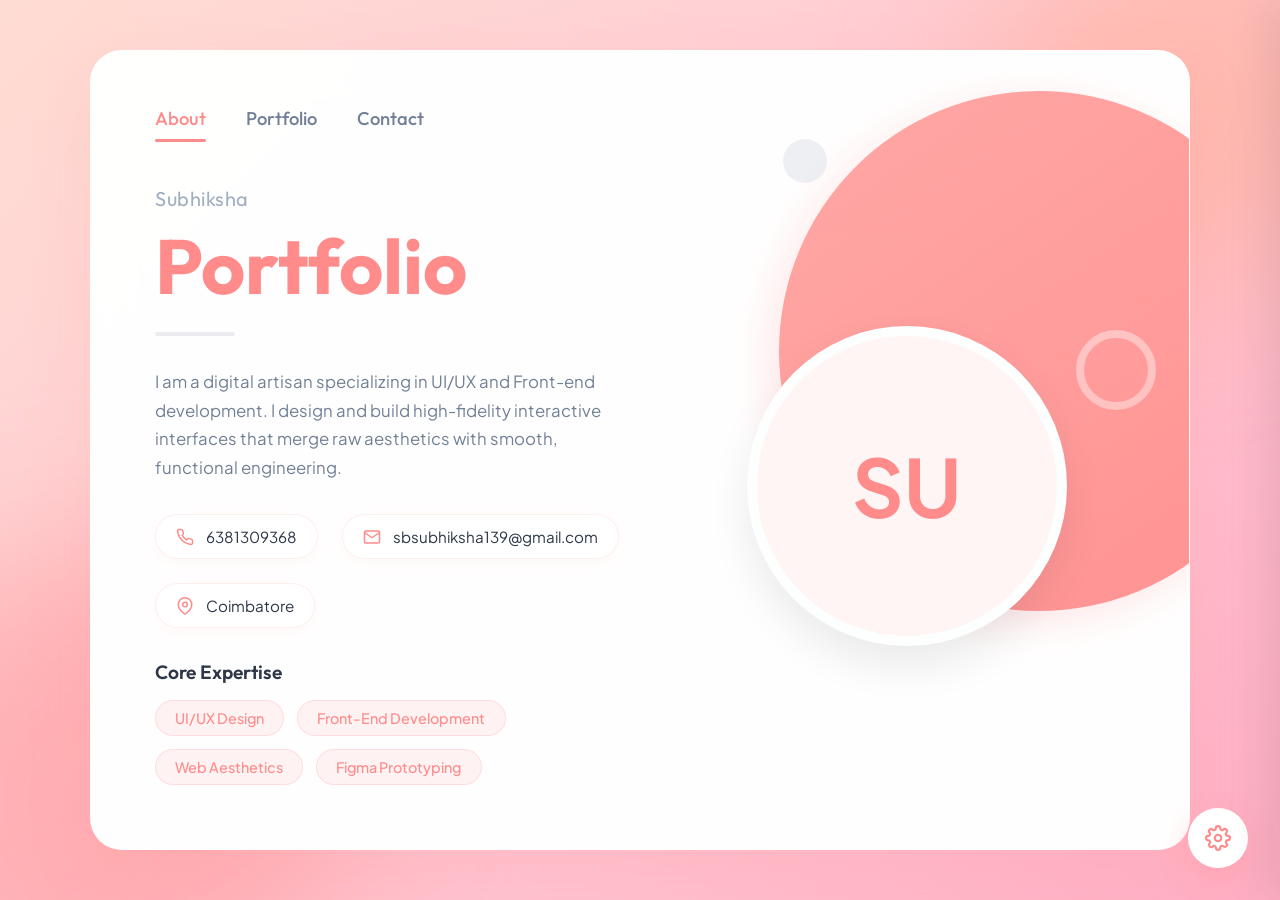
==== index.html @ c3187c21 "Initial commit: Portfolio project" ====
<!DOCTYPE html>
<html lang="en">
<head>
  <meta charset="UTF-8">
  <meta name="viewport" content="width=device-width, initial-scale=1.0">
  
  <!-- SEO Tags -->
  <title>Subhiksha | Creative Portfolio</title>
  <meta name="description" content="Discover the creative portfolio of Subhiksha, showcasing beautiful designs, frontend creations, and bespoke digital experiences. Customizable template.">
  <meta name="author" content="Subhiksha">
  
  <link rel="stylesheet" href="styles.css">
</head>
<body>

  <!-- Floating Ambient Blobs -->
  <div class="bg-blobs">
    <div class="blob blob-1"></div>
    <div class="blob blob-2"></div>
  </div>

  <!-- Master Card Layout (mimics mockup) -->
  <main class="portfolio-card" id="main-container">
    
    <!-- Graphic Accents & Circles -->
    <div class="accents-container">
      <div class="circle-graphic" id="card-circle-accent"></div>
      <div class="gray-circle-badge"></div>
      <div class="ring-graphic ring-1"></div>
      <div class="ring-graphic ring-2"></div>
    </div>

    <!-- Navigation Header -->
    <header class="card-header">
      <nav>
        <ul class="nav-links">
          <li class="nav-item">
            <button class="nav-btn active" data-tab="about" id="nav-btn-about">About</button>
          </li>
          <li class="nav-item">
            <button class="nav-btn" data-tab="portfolio" id="nav-btn-portfolio">Portfolio</button>
          </li>
          <li class="nav-item">
            <button class="nav-btn" data-tab="contact" id="nav-btn-contact">Contact</button>
          </li>
        </ul>
      </nav>
    </header>

    <!-- Main Content Sections -->
    <div class="card-body">
      
      <!-- 1. ABOUT SECTION -->
      <section class="tab-content active" id="about-section">
        <div class="about-hero">
          
          <div class="hero-text">
            <span class="subheading" id="display-subheading">Subhiksha</span>
            <h1 class="heading" id="display-heading">Portfolio</h1>
            <div class="heading-line"></div>
            
            <p class="bio-paragraph" id="display-bio">
              I am a digital artisan specializing in UI/UX and Front-end development. I design and build high-fidelity interactive interfaces that merge raw aesthetics with smooth, functional engineering.
            </p>
            
            <!-- Contact Quick Details -->
            <div class="info-row">
              <div class="info-item" id="display-phone-item">
                <svg xmlns="http://www.w3.org/2000/svg" viewBox="0 0 24 24" fill="none" stroke="currentColor" stroke-width="2" stroke-linecap="round" stroke-linejoin="round"><path d="M22 16.92v3a2 2 0 0 1-2.18 2 19.79 19.79 0 0 1-8.63-3.07 19.5 19.5 0 0 1-6-6 19.79 19.79 0 0 1-3.07-8.67A2 2 0 0 1 4.11 2h3a2 2 0 0 1 2 1.72 12.84 12.84 0 0 0 .7 2.81 2 2 0 0 1-.45 2.11L8.09 9.91a16 16 0 0 0 6 6l1.27-1.27a2 2 0 0 1 2.11-.45 12.84 12.84 0 0 0 2.81.7A2 2 0 0 1 22 16.92z"></path></svg>
                <span id="display-phone">6381309368</span>
              </div>
              <div class="info-item" id="display-email-item">
                <svg xmlns="http://www.w3.org/2000/svg" viewBox="0 0 24 24" fill="none" stroke="currentColor" stroke-width="2" stroke-linecap="round" stroke-linejoin="round"><path d="M4 4h16c1.1 0 2 .9 2 2v12c0 1.1-.9 2-2 2H4c-1.1 0-2-.9-2-2V6c0-1.1.9-2 2-2z"></path><polyline points="22,6 12,13 2,6"></polyline></svg>
                <span id="display-email">sbsubhiksha139@gmail.com</span>
              </div>
              <div class="info-item" id="display-location-item">
                <svg xmlns="http://www.w3.org/2000/svg" viewBox="0 0 24 24" fill="none" stroke="currentColor" stroke-width="2" stroke-linecap="round" stroke-linejoin="round"><path d="M21 10c0 7-9 13-9 13s-9-6-9-13a9 9 0 0 1 18 0z"></path><circle cx="12" cy="10" r="3"></circle></svg>
                <span id="display-location">Coimbatore</span>
              </div>
            </div>
            
            <!-- Skills list -->
            <div class="skills-section">
              <h3 class="skills-heading">Core Expertise</h3>
              <div class="skills-container" id="display-skills">
                <span class="skill-tag">UI/UX Design</span>
                <span class="skill-tag">Front-End Development</span>
                <span class="skill-tag">Web Aesthetics</span>
                <span class="skill-tag">Figma Prototyping</span>
              </div>
            </div>
          </div>
          
          <div class="hero-visual">
            <div class="hero-profile-container">
              <div class="placeholder-avatar" id="display-avatar">SU</div>
            </div>
          </div>
          
        </div>
      </section>

      <!-- 2. PORTFOLIO SECTION -->
      <section class="tab-content" id="portfolio-section">
        <div class="section-header">
          <h2 class="section-title">Selected Works</h2>
          <p class="section-desc">A curated showcase of design and developmental crafts.</p>
        </div>
        
        <div class="projects-grid" id="display-projects">
          <!-- Dynamic Project Cards will be inserted here by JavaScript -->
        </div>
      </section>

      <!-- 3. CONTACT SECTION -->
      <section class="tab-content" id="contact-section">
        <div class="section-header">
          <h2 class="section-title">Get In Touch</h2>
          <p class="section-desc">Have a creative inquiry or want to build something magnificent? Let's connect.</p>
        </div>
        
        <div class="contact-container">
          <!-- Contact Left Panel -->
          <div class="contact-info-panel">
            <h3 class="contact-tagline">Let's create something meaningful together.</h3>
            
            <div class="contact-details-list">
              <div class="contact-detail-card">
                <div class="contact-icon-wrapper">
                  <svg xmlns="http://www.w3.org/2000/svg" viewBox="0 0 24 24" fill="none" stroke="currentColor" stroke-width="2" stroke-linecap="round" stroke-linejoin="round"><path d="M4 4h16c1.1 0 2 .9 2 2v12c0 1.1-.9 2-2 2H4c-1.1 0-2-.9-2-2V6c0-1.1.9-2 2-2z"></path><polyline points="22,6 12,13 2,6"></polyline></svg>
                </div>
                <div>
                  <div class="contact-detail-label">Email Me</div>
                  <div class="contact-detail-value" id="display-contact-email">sbsubhiksha139@gmail.com</div>
                </div>
              </div>
              
              <div class="contact-detail-card">
                <div class="contact-icon-wrapper">
                  <svg xmlns="http://www.w3.org/2000/svg" viewBox="0 0 24 24" fill="none" stroke="currentColor" stroke-width="2" stroke-linecap="round" stroke-linejoin="round"><path d="M22 16.92v3a2 2 0 0 1-2.18 2 19.79 19.79 0 0 1-8.63-3.07 19.5 19.5 0 0 1-6-6 19.79 19.79 0 0 1-3.07-8.67A2 2 0 0 1 4.11 2h3a2 2 0 0 1 2 1.72 12.84 12.84 0 0 0 .7 2.81 2 2 0 0 1-.45 2.11L8.09 9.91a16 16 0 0 0 6 6l1.27-1.27a2 2 0 0 1 2.11-.45 12.84 12.84 0 0 0 2.81.7A2 2 0 0 1 22 16.92z"></path></svg>
                </div>
                <div>
                  <div class="contact-detail-label">Call Me</div>
                  <div class="contact-detail-value" id="display-contact-phone">6381309368</div>
                </div>
              </div>
            </div>
            
            <div class="social-links">
              <a href="https://www.linkedin.com/in/subhiksha-sb-4854bb407/" class="social-btn" id="social-linkedin" aria-label="LinkedIn">
                <svg xmlns="http://www.w3.org/2000/svg" viewBox="0 0 24 24" fill="none" stroke="currentColor" stroke-width="2" stroke-linecap="round" stroke-linejoin="round"><path d="M16 8a6 6 0 0 1 6 6v7h-4v-7a2 2 0 0 0-2-2 2 2 0 0 0-2 2v7h-4v-7a6 6 0 0 1 6-6z"></path><rect x="2" y="9" width="4" height="12"></rect><circle cx="4" cy="4" r="2"></circle></svg>
              </a>
              <a href="https://www.instagram.com/_subx._/" class="social-btn" id="social-instagram" aria-label="Instagram">
                <svg xmlns="http://www.w3.org/2000/svg" viewBox="0 0 24 24" fill="none" stroke="currentColor" stroke-width="2" stroke-linecap="round" stroke-linejoin="round"><rect x="2" y="2" width="20" height="20" rx="5" ry="5"></rect><path d="M16 11.37A4 4 0 1 1 12.63 8 4 4 0 0 1 16 11.37z"></path><line x1="17.5" y1="6.5" x2="17.51" y2="6.5"></line></svg>
              </a>
              <a href="https://github.com/Subhiksha-SB" class="social-btn" id="social-github" aria-label="GitHub">
                <svg xmlns="http://www.w3.org/2000/svg" viewBox="0 0 24 24" fill="none" stroke="currentColor" stroke-width="2" stroke-linecap="round" stroke-linejoin="round"><path d="M9 19c-5 1.5-5-2.5-7-3m14 6v-3.87a3.37 3.37 0 0 0-.94-2.61c3.14-.35 6.44-1.54 6.44-7A5.44 5.44 0 0 0 20 4.77 5.07 5.07 0 0 0 19.91 1S18.73.65 16 2.48a13.38 13.38 0 0 0-7 0C6.27.65 5.09 1 5.09 1A5.07 5.07 0 0 0 5 4.77a5.44 5.44 0 0 0-1.5 3.78c0 5.42 3.3 6.61 6.44 7A3.37 3.37 0 0 0 9 18.13V22"></path></svg>
              </a>
            </div>
          </div>
          
          <!-- Contact Form Panel -->
          <div class="contact-form-panel">
            <form id="contact-form">
              <div class="form-group">
                <label for="form-name" class="form-label">Full Name</label>
                <input type="text" id="form-name" class="form-input" placeholder="Your Name" required>
              </div>
              <div class="form-group">
                <label for="form-email" class="form-label">Email Address</label>
                <input type="email" id="form-email" class="form-input" placeholder="name@domain.com" required>
              </div>
              <div class="form-group">
                <label for="form-message" class="form-label">Message</label>
                <textarea id="form-message" class="form-input" placeholder="Hi, let's talk about..." required></textarea>
              </div>
              <button type="submit" class="submit-btn" id="btn-submit-message">Send Message</button>
            </form>
          </div>
        </div>
      </section>

    </div>
  </main>

  <!-- ⚙️ Dynamic Customizer Trigger (Floating Gear Button) -->
  <button class="customizer-trigger" id="customizer-open-btn" aria-label="Customize Portfolio Settings">
    <svg xmlns="http://www.w3.org/2000/svg" viewBox="0 0 24 24" fill="none" stroke="currentColor" stroke-width="2" stroke-linecap="round" stroke-linejoin="round"><circle cx="12" cy="12" r="3"></circle><path d="M19.4 15a1.65 1.65 0 0 0 .33 1.82l.06.06a2 2 0 1 1-2.83 2.83l-.06-.06a1.65 1.65 0 0 0-1.82-.33 1.65 1.65 0 0 0-1 1.51V21a2 2 0 0 1-4 0v-.09A1.65 1.65 0 0 0 9 19.4a1.65 1.65 0 0 0-1.82.33l-.06.06a2 2 0 1 1-2.83-2.83l.06-.06a1.65 1.65 0 0 0 .33-1.82 1.65 1.65 0 0 0-1.51-1H3a2 2 0 0 1 0-4h.09A1.65 1.65 0 0 0 4.6 9a1.65 1.65 0 0 0-.33-1.82l-.06-.06a2 2 0 1 1 2.83-2.83l.06.06a1.65 1.65 0 0 0 1.82.33H9a1.65 1.65 0 0 0 1-1.51V3a2 2 0 0 1 4 0v.09a1.65 1.65 0 0 0 1 1.51 1.65 1.65 0 0 0 1.82-.33l.06-.06a2 2 0 1 1 2.83 2.83l-.06.06a1.65 1.65 0 0 0-.33 1.82V9a1.65 1.65 0 0 0 1.51 1H21a2 2 0 0 1 0 4h-.09a1.65 1.65 0 0 0-1.51 1z"></path></svg>
  </button>

  <!-- Overlay background click-to-close drawer -->
  <div class="drawer-overlay" id="drawer-overlay"></div>

  <!-- Customizer Slider Drawer Panel -->
  <aside class="customizer-drawer" id="customizer-drawer">
    <div class="customizer-header">
      <h2 class="customizer-title">Customize Portfolio</h2>
      <button class="customizer-close" id="customizer-close-btn" aria-label="Close Customizer Drawer">
        <svg xmlns="http://www.w3.org/2000/svg" viewBox="0 0 24 24" fill="none" stroke="currentColor" stroke-width="2" stroke-linecap="round" stroke-linejoin="round"><line x1="18" y1="6" x2="6" y2="18"></line><line x1="6" y1="6" x2="18" y2="18"></line></svg>
      </button>
    </div>
    
    <div class="customizer-body">
      
      <!-- Section 1: Brand & Headings -->
      <div class="customizer-section">
        <h3 class="customizer-section-title">
          <svg xmlns="http://www.w3.org/2000/svg" viewBox="0 0 24 24" fill="none" stroke="currentColor" stroke-width="2" stroke-linecap="round" stroke-linejoin="round"><path d="M20 21v-2a4 4 0 0 0-4-4H8a4 4 0 0 0-4 4v2"></path><circle cx="12" cy="7" r="4"></circle></svg>
          Identity & Hero
        </h3>
        <div class="form-group">
          <label for="edit-subheading" class="form-label">Subheading / Name</label>
          <input type="text" id="edit-subheading" class="form-input" placeholder="e.g. Subhiksha">
        </div>
        <div class="form-group">
          <label for="edit-heading" class="form-label">Main Heading</label>
          <input type="text" id="edit-heading" class="form-input" placeholder="e.g. Portfolio">
        </div>
        <div class="form-group">
          <label for="edit-bio" class="form-label">Personal Bio</label>
          <textarea id="edit-bio" class="form-input" placeholder="Enter a small biography..."></textarea>
        </div>
      </div>

      <!-- Section 2: Contact Info -->
      <div class="customizer-section">
        <h3 class="customizer-section-title">
          <svg xmlns="http://www.w3.org/2000/svg" viewBox="0 0 24 24" fill="none" stroke="currentColor" stroke-width="2" stroke-linecap="round" stroke-linejoin="round"><path d="M22 16.92v3a2 2 0 0 1-2.18 2 19.79 19.79 0 0 1-8.63-3.07 19.5 19.5 0 0 1-6-6 19.79 19.79 0 0 1-3.07-8.67A2 2 0 0 1 4.11 2h3a2 2 0 0 1 2 1.72 12.84 12.84 0 0 0 .7 2.81 2 2 0 0 1-.45 2.11L8.09 9.91a16 16 0 0 0 6 6l1.27-1.27a2 2 0 0 1 2.11-.45 12.84 12.84 0 0 0 2.81.7A2 2 0 0 1 22 16.92z"></path></svg>
          Contact Details
        </h3>
        <div class="form-group">
          <label for="edit-phone" class="form-label">Phone Number</label>
          <input type="text" id="edit-phone" class="form-input" placeholder="e.g. 6381309368">
        </div>
        <div class="form-group">
          <label for="edit-email" class="form-label">Email Address</label>
          <input type="email" id="edit-email" class="form-input" placeholder="your@email.com">
        </div>
        <div class="form-group">
          <label for="edit-location" class="form-label">Location / Address</label>
          <input type="text" id="edit-location" class="form-input" placeholder="e.g. Coimbatore">
        </div>
        <div class="form-group">
          <label for="edit-linkedin" class="form-label">LinkedIn Profile URL</label>
          <input type="url" id="edit-linkedin" class="form-input" placeholder="https://linkedin.com/in/...">
        </div>
        <div class="form-group">
          <label for="edit-instagram" class="form-label">Instagram Profile URL</label>
          <input type="url" id="edit-instagram" class="form-input" placeholder="https://instagram.com/...">
        </div>
        <div class="form-group">
          <label for="edit-github" class="form-label">GitHub Profile URL</label>
          <input type="url" id="edit-github" class="form-input" placeholder="https://github.com/...">
        </div>
      </div>

      <!-- Section 3: Skills -->
      <div class="customizer-section">
        <h3 class="customizer-section-title">
          <svg xmlns="http://www.w3.org/2000/svg" viewBox="0 0 24 24" fill="none" stroke="currentColor" stroke-width="2" stroke-linecap="round" stroke-linejoin="round"><polyline points="22 12 18 12 15 21 9 3 6 12 2 12"></polyline></svg>
          Expertise & Skills
        </h3>
        <div class="form-group">
          <label for="edit-skills" class="form-label">Skills (comma separated)</label>
          <input type="text" id="edit-skills" class="form-input" placeholder="e.g. UI/UX Design, Development, Styling">
        </div>
      </div>

      <!-- Section 4: Projects -->
      <div class="customizer-section">
        <h3 class="customizer-section-title">
          <svg xmlns="http://www.w3.org/2000/svg" viewBox="0 0 24 24" fill="none" stroke="currentColor" stroke-width="2" stroke-linecap="round" stroke-linejoin="round"><rect x="2" y="3" width="20" height="14" rx="2" ry="2"></rect><line x1="8" y1="21" x2="16" y2="21"></line><line x1="12" y1="17" x2="12" y2="21"></line></svg>
          Selected Projects
        </h3>
        
        <div id="editor-projects-list">
          <!-- Dynamic editable projects rendered here -->
        </div>
        
        <button type="button" class="btn-add-project" id="btn-add-project-editor">
          <svg xmlns="http://www.w3.org/2000/svg" viewBox="0 0 24 24" fill="none" stroke="currentColor" stroke-width="2" stroke-linecap="round" stroke-linejoin="round"><line x1="12" y1="5" x2="12" y2="19"></line><line x1="5" y1="12" x2="19" y2="12"></line></svg>
          Add New Project
        </button>
      </div>

    </div>

    <!-- Actions Panel footer -->
    <div class="customizer-footer">
      <button type="button" class="btn-secondary" id="btn-reset-customizer">Reset to Default</button>
      <button type="button" class="submit-btn" id="btn-save-customizer" style="flex: 1.3;">Apply & Save</button>
    </div>
  </aside>

  <!-- Custom Alert Toast Notifications -->
  <div class="toast" id="custom-toast">Customizer saved successfully!</div>

  <script src="app.js"></script>
</body>
</html>
---- styles.css ----
/* Stylesheet for Premium Pastel Pink Portfolio */
@import url('https://fonts.googleapis.com/css2?family=Outfit:wght@300;400;500;600;700;800&family=Plus+Jakarta+Sans:wght@300;400;500;600;700&display=swap');

:root {
  --font-heading: 'Outfit', sans-serif;
  --font-body: 'Plus Jakarta Sans', sans-serif;
  
  /* Color Palette matching the image */
  --bg-gradient: linear-gradient(135deg, #ffdcd3 0%, #ffcbd5 50%, #ffaec3 100%);
  --primary-pink: #ff8b8b;
  --primary-light: #ffb4b4;
  --primary-hover: #ff7373;
  --primary-gradient: linear-gradient(135deg, #ffa69e 0%, #ff8b8b 100%);
  --accent-salmon: #ff7e79;
  
  --card-bg: rgba(255, 255, 255, 0.98);
  --card-shadow: 0 24px 64px rgba(255, 140, 140, 0.15);
  
  --text-dark: #2d3748;
  --text-muted: #718096;
  --text-light: #a0aec0;
  
  --border-radius-lg: 32px;
  --border-radius-md: 16px;
  --border-radius-sm: 8px;
  
  --transition-smooth: all 0.4s cubic-bezier(0.16, 1, 0.3, 1);
  --transition-fast: all 0.2s ease;
}

* {
  box-sizing: border-box;
  margin: 0;
  padding: 0;
}

body {
  font-family: var(--font-body);
  color: var(--text-dark);
  background: var(--bg-gradient);
  min-height: 100vh;
  display: flex;
  justify-content: center;
  align-items: center;
  overflow-x: hidden;
  position: relative;
  padding: 2rem 1rem;
}

/* Atmospheric Background Blobs */
.bg-blobs {
  position: fixed;
  top: 0;
  left: 0;
  width: 100%;
  height: 100%;
  pointer-events: none;
  z-index: 0;
}

.blob {
  position: absolute;
  border-radius: 50%;
  filter: blur(80px);
  opacity: 0.6;
  animation: float 20s infinite alternate ease-in-out;
}

.blob-1 {
  width: 400px;
  height: 400px;
  background: #ffb199;
  top: -100px;
  right: -100px;
  animation-duration: 25s;
}

.blob-2 {
  width: 500px;
  height: 500px;
  background: #ff9a9e;
  bottom: -150px;
  left: -150px;
  animation-duration: 30s;
  animation-delay: -5s;
}

@keyframes float {
  0% {
    transform: translate(0, 0) scale(1);
  }
  100% {
    transform: translate(60px, 40px) scale(1.15);
  }
}

/* Master Card Container */
.portfolio-card {
  width: 100%;
  max-width: 1100px;
  min-height: 680px;
  background: var(--card-bg);
  border-radius: var(--border-radius-lg);
  box-shadow: var(--card-shadow);
  display: flex;
  flex-direction: column;
  position: relative;
  overflow: hidden;
  z-index: 10;
  border: 1px solid rgba(255, 255, 255, 0.5);
  backdrop-filter: blur(20px);
}

/* Abstract Graphic Accents (mimicking the image) */
.accents-container {
  position: absolute;
  top: 0;
  right: 0;
  width: 100%;
  height: 100%;
  pointer-events: none;
  z-index: 1;
}

/* Large Salmon Circle on the Right (as seen in the mockup) */
.circle-graphic {
  position: absolute;
  top: 5%;
  right: -10%;
  width: 520px;
  height: 520px;
  background: linear-gradient(145deg, #ffa4a1 0%, #ff8b8b 100%);
  border-radius: 50%;
  opacity: 0.95;
  box-shadow: -10px 10px 40px rgba(255, 139, 139, 0.2);
  transition: var(--transition-smooth);
}

/* Decorative concentric ring elements */
.ring-graphic {
  position: absolute;
  border: 8px solid rgba(255, 255, 255, 0.4);
  border-radius: 50%;
}

.ring-1 {
  width: 80px;
  height: 80px;
  right: 3%;
  top: 35%;
}

.ring-2 {
  width: 120px;
  height: 120px;
  right: 25%;
  bottom: -40px;
}

/* Small floating gray-white badge from mockup */
.gray-circle-badge {
  position: absolute;
  width: 44px;
  height: 44px;
  background: #e9ecef;
  border-radius: 50%;
  top: 11%;
  right: 33%;
  opacity: 0.8;
}

/* Navigation Layout */
.card-header {
  padding: 3rem 4rem 1.5rem 4rem;
  display: flex;
  align-items: center;
  justify-content: space-between;
  z-index: 2;
}

.nav-links {
  display: flex;
  gap: 2.5rem;
  list-style: none;
  position: relative;
}

.nav-item {
  position: relative;
}

.nav-btn {
  background: none;
  border: none;
  font-family: var(--font-heading);
  font-size: 1.15rem;
  font-weight: 500;
  color: var(--text-muted);
  cursor: pointer;
  padding: 0.5rem 0;
  transition: var(--transition-fast);
}

.nav-btn:hover {
  color: var(--primary-pink);
}

.nav-btn.active {
  color: var(--primary-pink);
}

.nav-btn::after {
  content: '';
  position: absolute;
  bottom: -4px;
  left: 0;
  width: 0;
  height: 3px;
  background: var(--primary-pink);
  border-radius: 2px;
  transition: var(--transition-smooth);
}

.nav-btn.active::after {
  width: 100%;
}

/* Main Content Area */
.card-body {
  flex-grow: 1;
  padding: 1.5rem 4rem 4rem 4rem;
  z-index: 2;
  display: flex;
  flex-direction: column;
  position: relative;
}

/* Tab Sections Switch */
.tab-content {
  display: none;
  width: 100%;
  animation: fadeIn 0.6s cubic-bezier(0.16, 1, 0.3, 1) forwards;
}

.tab-content.active {
  display: block;
}

@keyframes fadeIn {
  from {
    opacity: 0;
    transform: translateY(15px);
  }
  to {
    opacity: 1;
    transform: translateY(0);
  }
}

/* --- ABOUT SECTION --- */
.about-hero {
  display: flex;
  align-items: center;
  justify-content: space-between;
  gap: 3rem;
  min-height: 400px;
}

.hero-text {
  max-width: 50%;
  display: flex;
  flex-direction: column;
}

.subheading {
  font-family: var(--font-heading);
  font-size: 1.25rem;
  color: var(--text-light);
  letter-spacing: 0.5px;
  margin-bottom: 0.8rem;
  text-transform: capitalize;
}

.heading {
  font-family: var(--font-heading);
  font-size: 4.8rem;
  font-weight: 700;
  color: var(--primary-pink);
  line-height: 1.1;
  margin-bottom: 1.5rem;
  position: relative;
}

.heading-line {
  width: 80px;
  height: 4px;
  background: #eaecef;
  border-radius: 2px;
  margin-bottom: 2rem;
}

.bio-paragraph {
  font-size: 1.05rem;
  line-height: 1.7;
  color: var(--text-muted);
  margin-bottom: 2rem;
}

/* Contact Grid & Pills inside About */
.info-row {
  display: flex;
  flex-wrap: wrap;
  gap: 1.5rem;
  margin-bottom: 2rem;
}

.info-item {
  background: rgba(255, 255, 255, 0.8);
  border: 1px solid rgba(255, 139, 139, 0.15);
  padding: 0.75rem 1.25rem;
  border-radius: 50px;
  display: flex;
  align-items: center;
  gap: 0.75rem;
  font-size: 0.95rem;
  color: var(--text-dark);
  box-shadow: 0 4px 15px rgba(255, 139, 139, 0.05);
  transition: var(--transition-fast);
}

.info-item:hover {
  transform: translateY(-2px);
  border-color: var(--primary-pink);
}

.info-item svg {
  width: 18px;
  height: 18px;
  color: var(--primary-pink);
  flex-shrink: 0;
}

/* Skill Tags */
.skills-heading {
  font-family: var(--font-heading);
  font-size: 1.2rem;
  font-weight: 600;
  color: var(--text-dark);
  margin-bottom: 1rem;
}

.skills-container {
  display: flex;
  flex-wrap: wrap;
  gap: 0.8rem;
}

.skill-tag {
  background: rgba(255, 139, 139, 0.1);
  color: var(--primary-pink);
  border: 1px solid rgba(255, 139, 139, 0.2);
  padding: 0.5rem 1.2rem;
  border-radius: 50px;
  font-size: 0.9rem;
  font-weight: 500;
  transition: var(--transition-fast);
}

.skill-tag:hover {
  background: var(--primary-pink);
  color: white;
  transform: scale(1.05);
}

/* About Right Image/Illustration placeholder */
.hero-visual {
  width: 45%;
  position: relative;
  display: flex;
  justify-content: center;
  align-items: center;
}

.hero-profile-container {
  width: 320px;
  height: 320px;
  border-radius: 50%;
  overflow: hidden;
  border: 10px solid rgba(255, 255, 255, 0.8);
  box-shadow: 0 20px 40px rgba(0, 0, 0, 0.08);
  background: #f7fafc;
  display: flex;
  justify-content: center;
  align-items: center;
  position: relative;
}

.hero-profile-container img {
  width: 100%;
  height: 100%;
  object-fit: cover;
}

.hero-profile-container .placeholder-avatar {
  font-size: 5rem;
  font-weight: 700;
  color: var(--primary-pink);
  background: #fff5f5;
  width: 100%;
  height: 100%;
  display: flex;
  align-items: center;
  justify-content: center;
}

/* --- PORTFOLIO (PROJECTS) SECTION --- */
.section-header {
  margin-bottom: 2.5rem;
}

.section-title {
  font-family: var(--font-heading);
  font-size: 2.5rem;
  font-weight: 700;
  color: var(--primary-pink);
  margin-bottom: 0.5rem;
}

.section-desc {
  color: var(--text-muted);
  font-size: 1rem;
}

.projects-grid {
  display: grid;
  grid-template-columns: repeat(auto-fill, minmax(280px, 1fr));
  gap: 2rem;
}

.project-card {
  background: rgba(255, 255, 255, 0.9);
  border: 1px solid rgba(255, 255, 255, 0.8);
  border-radius: var(--border-radius-md);
  overflow: hidden;
  box-shadow: 0 10px 30px rgba(0, 0, 0, 0.03);
  transition: var(--transition-smooth);
  display: flex;
  flex-direction: column;
}

.project-card:hover {
  transform: translateY(-8px) scale(1.02);
  box-shadow: 0 20px 45px rgba(255, 139, 139, 0.12);
  border-color: rgba(255, 139, 139, 0.3);
}

.project-img {
  height: 180px;
  background: #fff5f5;
  overflow: hidden;
  display: flex;
  align-items: center;
  justify-content: center;
  position: relative;
  border-bottom: 1px solid #f7fafc;
}

.project-img img {
  width: 100%;
  height: 100%;
  object-fit: cover;
  transition: var(--transition-smooth);
}

.project-card:hover .project-img img {
  transform: scale(1.1);
}

.project-placeholder {
  width: 100%;
  height: 100%;
  background: linear-gradient(135deg, #ffd5d5 0%, #ffb8b8 100%);
  display: flex;
  align-items: center;
  justify-content: center;
  color: white;
}

.project-info {
  padding: 1.5rem;
  display: flex;
  flex-direction: column;
  flex-grow: 1;
}

.project-tag {
  font-size: 0.75rem;
  font-weight: 600;
  text-transform: uppercase;
  color: var(--primary-pink);
  margin-bottom: 0.5rem;
  letter-spacing: 0.8px;
}

.project-name {
  font-family: var(--font-heading);
  font-size: 1.25rem;
  font-weight: 600;
  color: var(--text-dark);
  margin-bottom: 0.75rem;
}

.project-description {
  font-size: 0.9rem;
  line-height: 1.6;
  color: var(--text-muted);
  margin-bottom: 1.5rem;
  flex-grow: 1;
}

.project-link {
  font-size: 0.9rem;
  font-weight: 600;
  color: var(--primary-pink);
  text-decoration: none;
  display: flex;
  align-items: center;
  gap: 0.4rem;
  transition: var(--transition-fast);
  margin-top: auto;
}

.project-link:hover {
  color: var(--primary-hover);
}

.project-link svg {
  width: 16px;
  height: 16px;
  transition: var(--transition-fast);
}

.project-link:hover svg {
  transform: translateX(4px);
}

/* --- CONTACT SECTION --- */
.contact-container {
  display: grid;
  grid-template-columns: 1.2fr 1fr;
  gap: 4rem;
  min-height: 400px;
}

.contact-info-panel {
  display: flex;
  flex-direction: column;
  justify-content: center;
}

.contact-tagline {
  font-family: var(--font-heading);
  font-size: 1.8rem;
  font-weight: 600;
  color: var(--text-dark);
  margin-bottom: 1.5rem;
  line-height: 1.3;
}

.contact-details-list {
  display: flex;
  flex-direction: column;
  gap: 1.5rem;
  margin-bottom: 2.5rem;
}

.contact-detail-card {
  display: flex;
  align-items: center;
  gap: 1.2rem;
  background: rgba(255, 255, 255, 0.6);
  padding: 1rem 1.5rem;
  border-radius: var(--border-radius-md);
  border: 1px solid rgba(255, 255, 255, 0.8);
  transition: var(--transition-smooth);
}

.contact-detail-card:hover {
  background: white;
  border-color: rgba(255, 139, 139, 0.3);
  transform: translateX(5px);
  box-shadow: 0 10px 20px rgba(255, 139, 139, 0.05);
}

.contact-icon-wrapper {
  width: 48px;
  height: 48px;
  border-radius: 50%;
  background: #fff0f0;
  display: flex;
  align-items: center;
  justify-content: center;
  color: var(--primary-pink);
  flex-shrink: 0;
}

.contact-icon-wrapper svg {
  width: 22px;
  height: 22px;
}

.contact-detail-label {
  font-size: 0.85rem;
  color: var(--text-muted);
  margin-bottom: 0.2rem;
}

.contact-detail-value {
  font-family: var(--font-heading);
  font-size: 1.05rem;
  font-weight: 500;
  color: var(--text-dark);
}

.social-links {
  display: flex;
  gap: 1rem;
}

.social-btn {
  width: 40px;
  height: 40px;
  border-radius: 50%;
  background: rgba(255, 255, 255, 0.8);
  border: 1px solid rgba(255, 139, 139, 0.2);
  display: flex;
  align-items: center;
  justify-content: center;
  color: var(--text-muted);
  text-decoration: none;
  transition: var(--transition-fast);
}

.social-btn:hover {
  background: var(--primary-pink);
  color: white;
  transform: translateY(-3px);
  box-shadow: 0 5px 15px rgba(255, 139, 139, 0.3);
  border-color: var(--primary-pink);
}

.social-btn svg {
  width: 18px;
  height: 18px;
}

/* Contact Form */
.contact-form-panel {
  background: rgba(255, 255, 255, 0.8);
  border: 1px solid rgba(255, 255, 255, 0.9);
  padding: 2.5rem;
  border-radius: var(--border-radius-md);
  box-shadow: 0 15px 35px rgba(0, 0, 0, 0.02);
}

.form-group {
  margin-bottom: 1.5rem;
  position: relative;
}

.form-label {
  display: block;
  font-size: 0.85rem;
  font-weight: 600;
  color: var(--text-muted);
  margin-bottom: 0.5rem;
  text-transform: uppercase;
  letter-spacing: 0.5px;
}

.form-input {
  width: 100%;
  padding: 0.85rem 1.2rem;
  border-radius: var(--border-radius-sm);
  border: 1px solid rgba(255, 139, 139, 0.25);
  background: rgba(255, 255, 255, 0.9);
  font-family: var(--font-body);
  font-size: 0.95rem;
  color: var(--text-dark);
  transition: var(--transition-fast);
}

.form-input:focus {
  outline: none;
  border-color: var(--primary-pink);
  box-shadow: 0 0 0 4px rgba(255, 139, 139, 0.15);
  background: white;
}

textarea.form-input {
  resize: none;
  min-height: 120px;
}

.submit-btn {
  width: 100%;
  padding: 1rem;
  border: none;
  border-radius: var(--border-radius-sm);
  background: var(--primary-gradient);
  color: white;
  font-family: var(--font-heading);
  font-size: 1.05rem;
  font-weight: 600;
  cursor: pointer;
  box-shadow: 0 8px 25px rgba(255, 139, 139, 0.3);
  transition: var(--transition-smooth);
}

.submit-btn:hover {
  transform: translateY(-2px);
  box-shadow: 0 12px 30px rgba(255, 139, 139, 0.45);
  background: linear-gradient(135deg, #ff948a 0%, #ff7373 100%);
}

.submit-btn:active {
  transform: translateY(0);
}

/* Floating customizer toggle */
.customizer-trigger {
  position: fixed;
  bottom: 2rem;
  right: 2rem;
  width: 60px;
  height: 60px;
  border-radius: 50%;
  background: white;
  border: none;
  box-shadow: 0 10px 30px rgba(255, 139, 139, 0.3);
  cursor: pointer;
  display: flex;
  align-items: center;
  justify-content: center;
  z-index: 100;
  transition: var(--transition-smooth);
}

.customizer-trigger:hover {
  transform: rotate(45deg) scale(1.1);
  box-shadow: 0 15px 35px rgba(255, 139, 139, 0.45);
}

.customizer-trigger svg {
  width: 26px;
  height: 26px;
  color: var(--primary-pink);
}

/* Customizer Drawer Panel */
.customizer-drawer {
  position: fixed;
  top: 0;
  right: -420px;
  width: 420px;
  height: 100vh;
  background: rgba(255, 255, 255, 0.95);
  box-shadow: -15px 0 40px rgba(0, 0, 0, 0.08);
  z-index: 1000;
  transition: var(--transition-smooth);
  display: flex;
  flex-direction: column;
  backdrop-filter: blur(25px);
  border-left: 1px solid rgba(255, 255, 255, 0.5);
}

.customizer-drawer.open {
  right: 0;
}

.customizer-header {
  padding: 2rem;
  border-bottom: 1px solid rgba(255, 139, 139, 0.15);
  display: flex;
  align-items: center;
  justify-content: space-between;
}

.customizer-title {
  font-family: var(--font-heading);
  font-size: 1.4rem;
  font-weight: 700;
  color: var(--primary-pink);
}

.customizer-close {
  background: none;
  border: none;
  cursor: pointer;
  color: var(--text-muted);
  display: flex;
  align-items: center;
  justify-content: center;
  transition: var(--transition-fast);
}

.customizer-close:hover {
  color: var(--primary-pink);
  transform: scale(1.1);
}

.customizer-close svg {
  width: 24px;
  height: 24px;
}

.customizer-body {
  flex-grow: 1;
  overflow-y: auto;
  padding: 2rem;
}

.customizer-section {
  margin-bottom: 2rem;
  padding-bottom: 1.5rem;
  border-bottom: 1px solid rgba(0, 0, 0, 0.05);
}

.customizer-section-title {
  font-family: var(--font-heading);
  font-size: 1.05rem;
  font-weight: 600;
  color: var(--text-dark);
  margin-bottom: 1.2rem;
  display: flex;
  align-items: center;
  gap: 0.5rem;
}

.customizer-section-title svg {
  width: 18px;
  height: 18px;
  color: var(--primary-pink);
}

.customizer-footer {
  padding: 1.5rem 2rem;
  background: #fcf8f8;
  border-top: 1px solid rgba(255, 139, 139, 0.1);
  display: flex;
  gap: 1rem;
}

.btn-secondary {
  flex: 1;
  padding: 0.85rem;
  border: 1px solid rgba(255, 139, 139, 0.3);
  border-radius: var(--border-radius-sm);
  background: white;
  color: var(--primary-pink);
  font-family: var(--font-heading);
  font-size: 0.95rem;
  font-weight: 600;
  cursor: pointer;
  transition: var(--transition-fast);
}

.btn-secondary:hover {
  background: #fff5f5;
}

.toast {
  position: fixed;
  bottom: 2rem;
  left: 50%;
  transform: translate(-50%, 100px);
  background: #2d3748;
  color: white;
  padding: 1rem 2rem;
  border-radius: 50px;
  font-size: 0.95rem;
  font-weight: 500;
  z-index: 10000;
  opacity: 0;
  box-shadow: 0 10px 30px rgba(0, 0, 0, 0.15);
  transition: var(--transition-smooth);
}

.toast.show {
  transform: translate(-50%, 0);
  opacity: 1;
}

/* Dynamic Editor Projects styling */
.editor-project-item {
  background: rgba(255, 139, 139, 0.05);
  border: 1px dashed rgba(255, 139, 139, 0.25);
  border-radius: var(--border-radius-sm);
  padding: 1rem;
  margin-bottom: 1rem;
  position: relative;
}

.editor-project-delete {
  position: absolute;
  top: 0.5rem;
  right: 0.5rem;
  background: none;
  border: none;
  color: var(--accent-salmon);
  cursor: pointer;
}

.editor-project-delete svg {
  width: 16px;
  height: 16px;
}

.btn-add-project {
  width: 100%;
  padding: 0.6rem;
  border: 1px dashed var(--primary-pink);
  border-radius: var(--border-radius-sm);
  background: none;
  color: var(--primary-pink);
  font-weight: 600;
  cursor: pointer;
  margin-top: 0.5rem;
  display: flex;
  align-items: center;
  justify-content: center;
  gap: 0.4rem;
  transition: var(--transition-fast);
}

.btn-add-project:hover {
  background: rgba(255, 139, 139, 0.05);
}

/* Overlay for Customizer Drawer */
.drawer-overlay {
  position: fixed;
  top: 0;
  left: 0;
  width: 100%;
  height: 100%;
  background: rgba(0, 0, 0, 0.1);
  backdrop-filter: blur(2px);
  z-index: 999;
  opacity: 0;
  pointer-events: none;
  transition: var(--transition-smooth);
}

.drawer-overlay.open {
  opacity: 1;
  pointer-events: auto;
}

/* RESPONSIVE DESIGN */
@media (max-width: 1024px) {
  .portfolio-card {
    min-height: auto;
  }
  
  .circle-graphic {
    width: 400px;
    height: 400px;
    right: -15%;
  }
  
  .hero-text {
    max-width: 60%;
  }
  
  .heading {
    font-size: 3.8rem;
  }
}

@media (max-width: 768px) {
  body {
    padding: 1rem 0.5rem;
  }
  
  .portfolio-card {
    border-radius: var(--border-radius-md);
  }
  
  .card-header {
    padding: 2rem 2rem 1rem 2rem;
    flex-direction: column;
    gap: 1.5rem;
    align-items: flex-start;
  }
  
  .card-body {
    padding: 1rem 2rem 2.5rem 2rem;
  }
  
  .circle-graphic {
    width: 250px;
    height: 250px;
    top: 0;
    right: -10%;
  }
  
  .gray-circle-badge, .ring-1, .ring-2 {
    display: none;
  }
  
  .about-hero {
    flex-direction: column-reverse;
    gap: 2rem;
    align-items: center;
    text-align: center;
    min-height: auto;
  }
  
  .hero-text {
    max-width: 100%;
    align-items: center;
  }
  
  .heading-line {
    margin-left: auto;
    margin-right: auto;
  }
  
  .info-row {
    justify-content: center;
  }
  
  .skills-container {
    justify-content: center;
  }
  
  .contact-container {
    grid-template-columns: 1fr;
    gap: 2.5rem;
  }
  
  .contact-info-panel {
    align-items: center;
    text-align: center;
  }
  
  .customizer-drawer {
    width: 100%;
    right: -100%;
  }
}
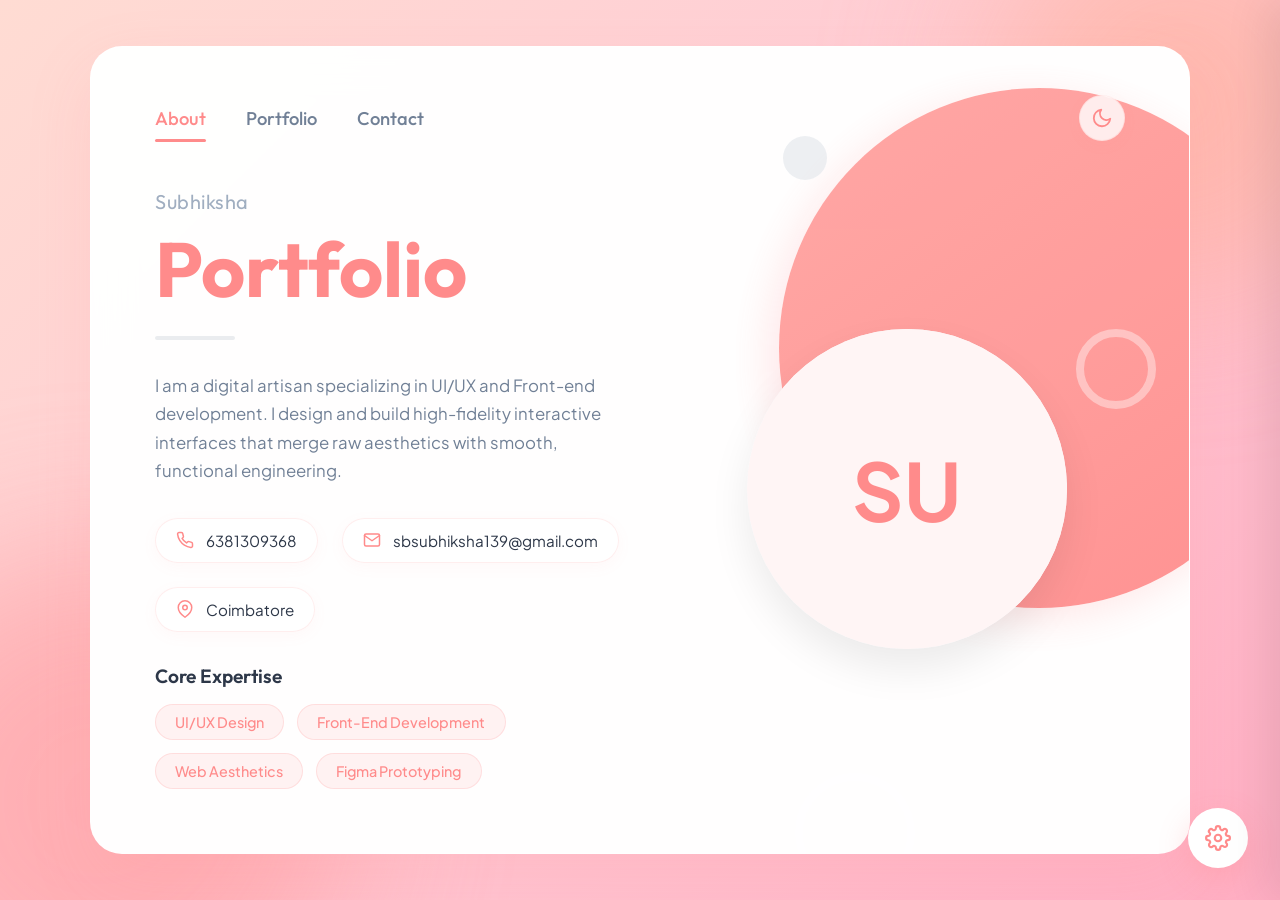
==== commit a835595b: "feat: add theme-specific images for brand identity and packaging designs and crop out watermarks" ====
--- a/index.html
+++ b/index.html
@@ -45,6 +45,26 @@
           </li>
         </ul>
       </nav>
+
+      <!-- Accessible Theme Mode Toggle -->
+      <button class="theme-toggle-btn" id="theme-toggle-btn" aria-label="Switch to dark theme">
+        <!-- Sun Icon -->
+        <svg xmlns="http://www.w3.org/2000/svg" class="sun-icon" viewBox="0 0 24 24" fill="none" stroke="currentColor" stroke-width="2" stroke-linecap="round" stroke-linejoin="round">
+          <circle cx="12" cy="12" r="5"></circle>
+          <line x1="12" y1="1" x2="12" y2="3"></line>
+          <line x1="12" y1="21" x2="12" y2="23"></line>
+          <line x1="4.22" y1="4.22" x2="5.64" y2="5.64"></line>
+          <line x1="18.36" y1="18.36" x2="19.78" y2="19.78"></line>
+          <line x1="1" y1="12" x2="3" y2="12"></line>
+          <line x1="21" y1="12" x2="23" y2="12"></line>
+          <line x1="4.22" y1="19.78" x2="5.64" y2="18.36"></line>
+          <line x1="18.36" y1="5.64" x2="19.78" y2="4.22"></line>
+        </svg>
+        <!-- Moon Icon -->
+        <svg xmlns="http://www.w3.org/2000/svg" class="moon-icon" viewBox="0 0 24 24" fill="none" stroke="currentColor" stroke-width="2" stroke-linecap="round" stroke-linejoin="round">
+          <path d="M21 12.79A9 9 0 1 1 11.21 3 7 7 0 0 0 21 12.79z"></path>
+        </svg>
+      </button>
     </header>
 
     <!-- Main Content Sections -->
--- a/styles.css
+++ b/styles.css
@@ -26,6 +26,34 @@
   
   --transition-smooth: all 0.4s cubic-bezier(0.16, 1, 0.3, 1);
   --transition-fast: all 0.2s ease;
+
+  /* Restructured Accessible Variables */
+  --card-border: rgba(255, 255, 255, 0.5);
+  --heading-line-bg: #eaecef;
+  --info-item-bg: rgba(255, 255, 255, 0.8);
+  --info-item-border: rgba(255, 139, 139, 0.15);
+  --info-item-shadow: 0 4px 15px rgba(255, 139, 139, 0.05);
+  --profile-border: rgba(255, 255, 255, 0.8);
+  --profile-bg: #f7fafc;
+  --avatar-bg: #fff5f5;
+  --project-card-bg: rgba(255, 255, 255, 0.9);
+  --project-card-border: rgba(255, 255, 255, 0.8);
+  --project-img-bg: #fff5f5;
+  --project-img-border: #f7fafc;
+  --contact-card-bg: rgba(255, 255, 255, 0.6);
+  --contact-card-border: rgba(255, 255, 255, 0.8);
+  --contact-icon-bg: #fff0f0;
+  --contact-form-bg: rgba(255, 255, 255, 0.8);
+  --contact-form-border: rgba(255, 255, 255, 0.9);
+  --input-bg: rgba(255, 255, 255, 0.9);
+  --input-border: rgba(255, 139, 139, 0.25);
+  --customizer-bg: rgba(255, 255, 255, 0.95);
+  --customizer-footer-bg: #fcf8f8;
+  --btn-secondary-bg: white;
+  --btn-secondary-border: rgba(255, 139, 139, 0.3);
+  --editor-item-bg: rgba(255, 139, 139, 0.05);
+  --social-btn-bg: rgba(255, 255, 255, 0.8);
+  --social-btn-border: rgba(255, 139, 139, 0.2);
 }
 
 * {
@@ -107,7 +135,7 @@
   position: relative;
   overflow: hidden;
   z-index: 10;
-  border: 1px solid rgba(255, 255, 255, 0.5);
+  border: 1px solid var(--card-border);
   backdrop-filter: blur(20px);
 }
 
@@ -294,7 +322,7 @@
 .heading-line {
   width: 80px;
   height: 4px;
-  background: #eaecef;
+  background: var(--heading-line-bg);
   border-radius: 2px;
   margin-bottom: 2rem;
 }
@@ -315,8 +343,8 @@
 }
 
 .info-item {
-  background: rgba(255, 255, 255, 0.8);
-  border: 1px solid rgba(255, 139, 139, 0.15);
+  background: var(--info-item-bg);
+  border: 1px solid var(--info-item-border);
   padding: 0.75rem 1.25rem;
   border-radius: 50px;
   display: flex;
@@ -324,7 +352,7 @@
   gap: 0.75rem;
   font-size: 0.95rem;
   color: var(--text-dark);
-  box-shadow: 0 4px 15px rgba(255, 139, 139, 0.05);
+  box-shadow: var(--info-item-shadow);
   transition: var(--transition-fast);
 }
 
@@ -386,9 +414,9 @@
   height: 320px;
   border-radius: 50%;
   overflow: hidden;
-  border: 10px solid rgba(255, 255, 255, 0.8);
+  border: var(--profile-border);
   box-shadow: 0 20px 40px rgba(0, 0, 0, 0.08);
-  background: #f7fafc;
+  background: var(--profile-bg);
   display: flex;
   justify-content: center;
   align-items: center;
@@ -405,7 +433,7 @@
   font-size: 5rem;
   font-weight: 700;
   color: var(--primary-pink);
-  background: #fff5f5;
+  background: var(--avatar-bg);
   width: 100%;
   height: 100%;
   display: flex;
@@ -438,8 +466,8 @@
 }
 
 .project-card {
-  background: rgba(255, 255, 255, 0.9);
-  border: 1px solid rgba(255, 255, 255, 0.8);
+  background: var(--project-card-bg);
+  border: 1px solid var(--project-card-border);
   border-radius: var(--border-radius-md);
   overflow: hidden;
   box-shadow: 0 10px 30px rgba(0, 0, 0, 0.03);
@@ -456,13 +484,13 @@
 
 .project-img {
   height: 180px;
-  background: #fff5f5;
+  background: var(--project-img-bg);
   overflow: hidden;
   display: flex;
   align-items: center;
   justify-content: center;
   position: relative;
-  border-bottom: 1px solid #f7fafc;
+  border-bottom: 1px solid var(--project-img-border);
 }
 
 .project-img img {
@@ -578,15 +606,15 @@
   display: flex;
   align-items: center;
   gap: 1.2rem;
-  background: rgba(255, 255, 255, 0.6);
+  background: var(--contact-card-bg);
   padding: 1rem 1.5rem;
   border-radius: var(--border-radius-md);
-  border: 1px solid rgba(255, 255, 255, 0.8);
+  border: 1px solid var(--contact-card-border);
   transition: var(--transition-smooth);
 }
 
 .contact-detail-card:hover {
-  background: white;
+  background: var(--card-bg);
   border-color: rgba(255, 139, 139, 0.3);
   transform: translateX(5px);
   box-shadow: 0 10px 20px rgba(255, 139, 139, 0.05);
@@ -596,7 +624,7 @@
   width: 48px;
   height: 48px;
   border-radius: 50%;
-  background: #fff0f0;
+  background: var(--contact-icon-bg);
   display: flex;
   align-items: center;
   justify-content: center;
@@ -631,8 +659,8 @@
   width: 40px;
   height: 40px;
   border-radius: 50%;
-  background: rgba(255, 255, 255, 0.8);
-  border: 1px solid rgba(255, 139, 139, 0.2);
+  background: var(--social-btn-bg);
+  border: 1px solid var(--social-btn-border);
   display: flex;
   align-items: center;
   justify-content: center;
@@ -656,8 +684,8 @@
 
 /* Contact Form */
 .contact-form-panel {
-  background: rgba(255, 255, 255, 0.8);
-  border: 1px solid rgba(255, 255, 255, 0.9);
+  background: var(--contact-form-bg);
+  border: 1px solid var(--contact-form-border);
   padding: 2.5rem;
   border-radius: var(--border-radius-md);
   box-shadow: 0 15px 35px rgba(0, 0, 0, 0.02);
@@ -682,8 +710,8 @@
   width: 100%;
   padding: 0.85rem 1.2rem;
   border-radius: var(--border-radius-sm);
-  border: 1px solid rgba(255, 139, 139, 0.25);
-  background: rgba(255, 255, 255, 0.9);
+  border: 1px solid var(--input-border);
+  background: var(--input-bg);
   font-family: var(--font-body);
   font-size: 0.95rem;
   color: var(--text-dark);
@@ -764,14 +792,14 @@
   right: -420px;
   width: 420px;
   height: 100vh;
-  background: rgba(255, 255, 255, 0.95);
+  background: var(--customizer-bg);
   box-shadow: -15px 0 40px rgba(0, 0, 0, 0.08);
   z-index: 1000;
   transition: var(--transition-smooth);
   display: flex;
   flex-direction: column;
   backdrop-filter: blur(25px);
-  border-left: 1px solid rgba(255, 255, 255, 0.5);
+  border-left: 1px solid var(--card-border);
 }
 
 .customizer-drawer.open {
@@ -845,7 +873,7 @@
 
 .customizer-footer {
   padding: 1.5rem 2rem;
-  background: #fcf8f8;
+  background: var(--customizer-footer-bg);
   border-top: 1px solid rgba(255, 139, 139, 0.1);
   display: flex;
   gap: 1rem;
@@ -854,9 +882,9 @@
 .btn-secondary {
   flex: 1;
   padding: 0.85rem;
-  border: 1px solid rgba(255, 139, 139, 0.3);
+  border: 1px solid var(--btn-secondary-border);
   border-radius: var(--border-radius-sm);
-  background: white;
+  background: var(--btn-secondary-bg);
   color: var(--primary-pink);
   font-family: var(--font-heading);
   font-size: 0.95rem;
@@ -893,7 +921,7 @@
 
 /* Dynamic Editor Projects styling */
 .editor-project-item {
-  background: rgba(255, 139, 139, 0.05);
+  background: var(--editor-item-bg);
   border: 1px dashed rgba(255, 139, 139, 0.25);
   border-radius: var(--border-radius-sm);
   padding: 1rem;
@@ -989,9 +1017,14 @@
   
   .card-header {
     padding: 2rem 2rem 1rem 2rem;
-    flex-direction: column;
+    flex-direction: row;
+    justify-content: space-between;
+    align-items: center;
     gap: 1.5rem;
-    align-items: flex-start;
+  }
+  
+  .nav-links {
+    gap: 1.5rem;
   }
   
   .card-body {
@@ -1050,3 +1083,186 @@
     right: -100%;
   }
 }
+
+/* ==========================================================================
+   DARK THEME VARIABLE OVERRIDES
+   ========================================================================== */
+body.dark-theme {
+  --bg-gradient: linear-gradient(135deg, #160f1b 0%, #1e1126 50%, #100614 100%);
+  --primary-pink: #ffa3a3;
+  --primary-light: #ffc2c2;
+  --primary-hover: #ff8b8b;
+  --primary-gradient: linear-gradient(135deg, #ffb3a7 0%, #ffa3a3 100%);
+  --accent-salmon: #ff9490;
+  
+  --card-bg: rgba(26, 17, 33, 0.85);
+  --card-shadow: 0 24px 64px rgba(0, 0, 0, 0.5);
+  
+  --text-dark: #f7fafc;
+  --text-muted: #cbd5e0;
+  --text-light: #a0aec0;
+  
+  --card-border: rgba(255, 255, 255, 0.08);
+  --heading-line-bg: #2d2038;
+  --info-item-bg: rgba(255, 255, 255, 0.04);
+  --info-item-border: rgba(255, 163, 163, 0.15);
+  --info-item-shadow: 0 4px 15px rgba(0, 0, 0, 0.2);
+  --profile-border: 10px solid rgba(255, 255, 255, 0.08);
+  --profile-bg: #23162d;
+  --avatar-bg: #321e3c;
+  --project-card-bg: rgba(255, 255, 255, 0.03);
+  --project-card-border: rgba(255, 255, 255, 0.06);
+  --project-img-bg: #23162d;
+  --project-img-border: #2e1d3a;
+  --contact-card-bg: rgba(255, 255, 255, 0.03);
+  --contact-card-border: rgba(255, 255, 255, 0.06);
+  --contact-icon-bg: #321e3c;
+  --contact-form-bg: rgba(26, 17, 33, 0.6);
+  --contact-form-border: rgba(255, 255, 255, 0.08);
+  --input-bg: rgba(255, 255, 255, 0.03);
+  --input-border: rgba(255, 163, 163, 0.15);
+  --customizer-bg: rgba(22, 14, 28, 0.96);
+  --customizer-footer-bg: #1c1124;
+  --btn-secondary-bg: #281b33;
+  --btn-secondary-border: rgba(255, 163, 163, 0.2);
+  --editor-item-bg: rgba(255, 163, 163, 0.03);
+  --social-btn-bg: rgba(255, 255, 255, 0.04);
+  --social-btn-border: rgba(255, 163, 163, 0.15);
+}
+
+/* Atmospheric Blobs Dark Override */
+body.dark-theme .blob-1 {
+  background: #5c183d;
+}
+
+body.dark-theme .blob-2 {
+  background: #2a1042;
+}
+
+/* Graphics Accent Dark Override */
+body.dark-theme .circle-graphic {
+  background: linear-gradient(145deg, #ff8b8b 0%, #e05e5e 100%);
+  box-shadow: -10px 10px 40px rgba(224, 94, 94, 0.3);
+}
+
+body.dark-theme .gray-circle-badge {
+  background: #2b1d36;
+}
+
+/* ==========================================================================
+   THEME TOGGLE BUTTON STYLING
+   ========================================================================== */
+.theme-toggle-btn {
+  width: 46px;
+  height: 46px;
+  border-radius: 50%;
+  background: var(--info-item-bg);
+  border: 1px solid var(--info-item-border);
+  color: var(--primary-pink);
+  cursor: pointer;
+  display: flex;
+  align-items: center;
+  justify-content: center;
+  position: relative;
+  overflow: hidden;
+  box-shadow: var(--info-item-shadow);
+  transition: var(--transition-smooth);
+}
+
+.theme-toggle-btn:hover {
+  transform: scale(1.1) rotate(15deg);
+  border-color: var(--primary-pink);
+  box-shadow: 0 8px 20px rgba(255, 139, 139, 0.15);
+}
+
+body.dark-theme .theme-toggle-btn:hover {
+  box-shadow: 0 8px 20px rgba(255, 163, 163, 0.25);
+}
+
+.theme-toggle-btn svg {
+  position: absolute;
+  width: 22px;
+  height: 22px;
+  transition: transform 0.5s cubic-bezier(0.34, 1.56, 0.64, 1), opacity 0.3s ease;
+}
+
+/* Light mode icon placement */
+.theme-toggle-btn .sun-icon {
+  opacity: 0;
+  transform: translateY(24px) rotate(90deg);
+}
+
+.theme-toggle-btn .moon-icon {
+  opacity: 1;
+  transform: translateY(0) rotate(0deg);
+}
+
+/* Dark mode icon placement overrides */
+body.dark-theme .theme-toggle-btn .sun-icon {
+  opacity: 1;
+  transform: translateY(0) rotate(0deg);
+}
+
+body.dark-theme .theme-toggle-btn .moon-icon {
+  opacity: 0;
+  transform: translateY(-24px) rotate(-90deg);
+}
+
+/* ==========================================================================
+   ACCESSIBILITY KEYBOARD FOCUS STYLES
+   ========================================================================== */
+button:focus-visible,
+a:focus-visible,
+input:focus-visible,
+textarea:focus-visible {
+  outline: 3px solid var(--primary-pink);
+  outline-offset: 3px;
+}
+
+/* Focus styles specifically for inputs with custom styling */
+.form-input:focus-visible {
+  outline: none;
+  border-color: var(--primary-pink);
+  box-shadow: 0 0 0 4px rgba(255, 139, 139, 0.25);
+}
+
+/* ==========================================================================
+   THEME-SPECIFIC PROJECT IMAGES
+   ========================================================================== */
+/* Both images share base styling */
+.theme-img-dark,
+.theme-img-light {
+  position: absolute;
+  top: 0;
+  left: 0;
+  width: 100%;
+  height: 100%;
+  object-fit: cover;
+  /* Scale up to crop out corner watermarks/share/download UI overlays */
+  transform: scale(1.25);
+  transition: var(--transition-smooth);
+}
+
+/* Light mode (default): show light image, hide dark */
+.theme-img-dark {
+  display: none;
+}
+
+.theme-img-light {
+  display: block;
+}
+
+/* Dark mode: show dark image, hide light */
+body.dark-theme .theme-img-dark {
+  display: block;
+}
+
+body.dark-theme .theme-img-light {
+  display: none;
+}
+
+/* Hover zoom effect on theme images */
+.project-card:hover .theme-img-dark,
+.project-card:hover .theme-img-light {
+  transform: scale(1.35);
+}
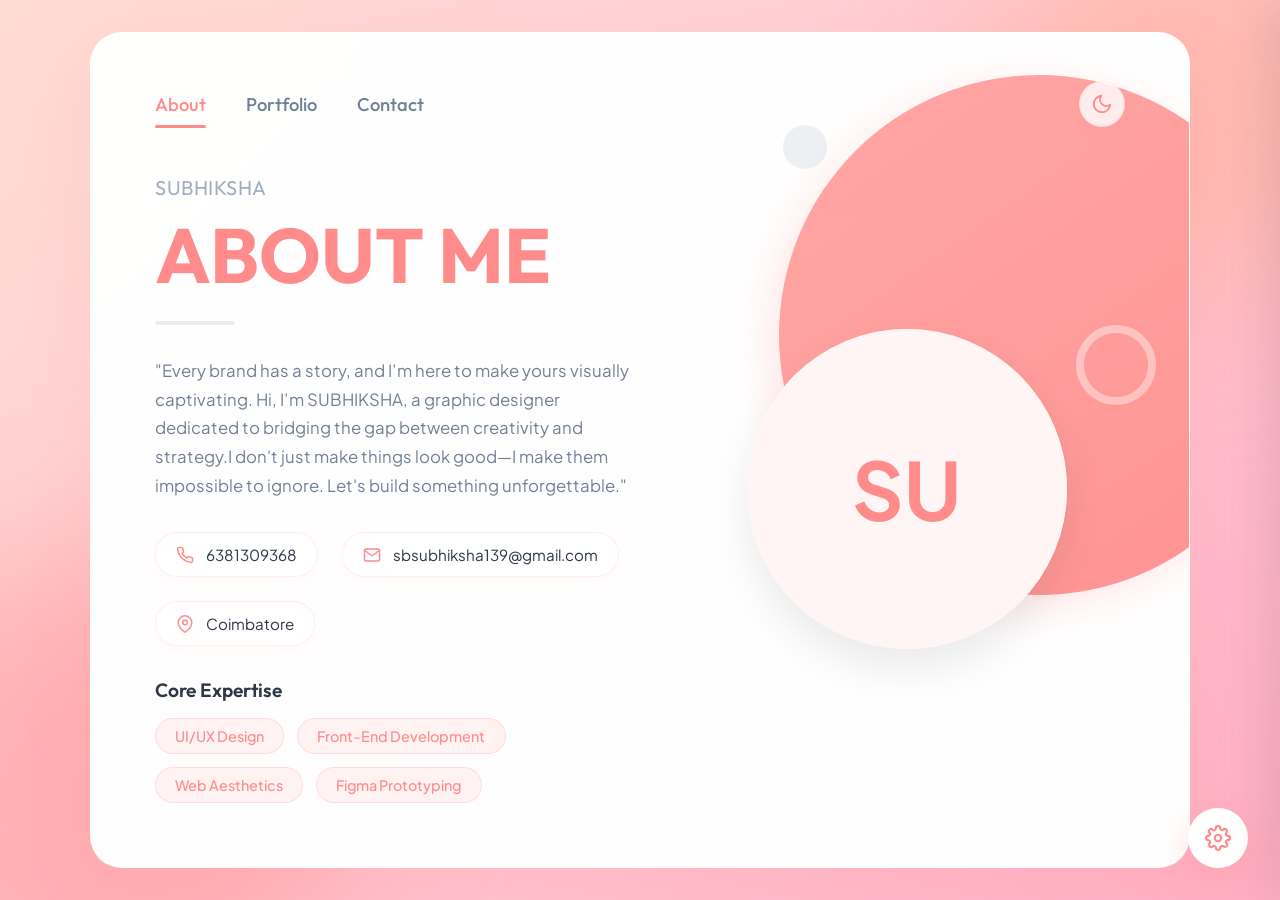
==== commit 94ef4f1c: "Update default subheading to SUBHIKSHA, heading to ABOUT ME, and bio with quotes matching requiremen" ====
--- a/index.html
+++ b/index.html
@@ -5,11 +5,11 @@
   <meta name="viewport" content="width=device-width, initial-scale=1.0">
   
   <!-- SEO Tags -->
-  <title>Subhiksha | Creative Portfolio</title>
-  <meta name="description" content="Discover the creative portfolio of Subhiksha, showcasing beautiful designs, frontend creations, and bespoke digital experiences. Customizable template.">
-  <meta name="author" content="Subhiksha">
+  <title>SUBHIKSHA | Creative Portfolio</title>
+  <meta name="description" content="Discover the creative portfolio of SUBHIKSHA, showcasing beautiful designs, frontend creations, and bespoke digital experiences. Customizable template.">
+  <meta name="author" content="SUBHIKSHA">
   
-  <link rel="stylesheet" href="styles.css">
+  <link rel="stylesheet" href="styles.css?v=1.0.2">
 </head>
 <body>
 
@@ -75,12 +75,12 @@
         <div class="about-hero">
           
           <div class="hero-text">
-            <span class="subheading" id="display-subheading">Subhiksha</span>
-            <h1 class="heading" id="display-heading">Portfolio</h1>
+            <span class="subheading" id="display-subheading">SUBHIKSHA</span>
+            <h1 class="heading" id="display-heading">ABOUT ME</h1>
             <div class="heading-line"></div>
             
             <p class="bio-paragraph" id="display-bio">
-              I am a digital artisan specializing in UI/UX and Front-end development. I design and build high-fidelity interactive interfaces that merge raw aesthetics with smooth, functional engineering.
+              "Every brand has a story, and I’m here to make yours visually captivating. Hi, I’m SUBHIKSHA, a graphic designer dedicated to bridging the gap between creativity and strategy.I don't just make things look good—I make them impossible to ignore. Let's build something unforgettable."
             </p>
             
             <!-- Contact Quick Details -->
@@ -230,11 +230,11 @@
         </h3>
         <div class="form-group">
           <label for="edit-subheading" class="form-label">Subheading / Name</label>
-          <input type="text" id="edit-subheading" class="form-input" placeholder="e.g. Subhiksha">
+          <input type="text" id="edit-subheading" class="form-input" placeholder="e.g. SUBHIKSHA">
         </div>
         <div class="form-group">
           <label for="edit-heading" class="form-label">Main Heading</label>
-          <input type="text" id="edit-heading" class="form-input" placeholder="e.g. Portfolio">
+          <input type="text" id="edit-heading" class="form-input" placeholder="e.g. ABOUT ME">
         </div>
         <div class="form-group">
           <label for="edit-bio" class="form-label">Personal Bio</label>
@@ -315,6 +315,6 @@
   <!-- Custom Alert Toast Notifications -->
   <div class="toast" id="custom-toast">Customizer saved successfully!</div>
 
-  <script src="app.js"></script>
+  <script src="app.js?v=1.0.2"></script>
 </body>
 </html>
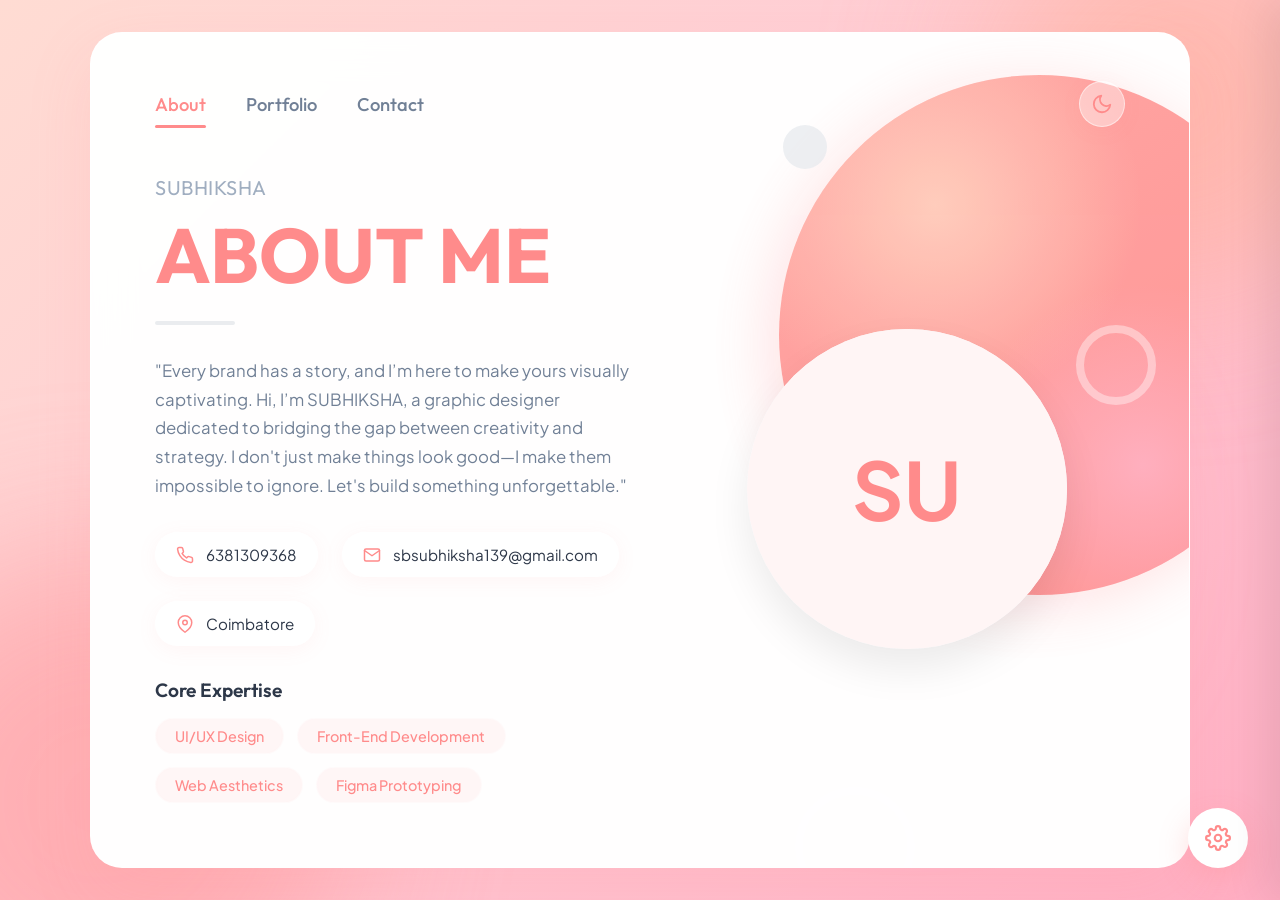
==== commit 98767fbf: "Update portfolio: index.html, app.js, styles.css" ====
--- a/index.html
+++ b/index.html
@@ -9,7 +9,7 @@
   <meta name="description" content="Discover the creative portfolio of SUBHIKSHA, showcasing beautiful designs, frontend creations, and bespoke digital experiences. Customizable template.">
   <meta name="author" content="SUBHIKSHA">
   
-  <link rel="stylesheet" href="styles.css?v=1.0.2">
+  <link rel="stylesheet" href="styles.css?v=1.0.4">
 </head>
 <body>
 
@@ -17,6 +17,7 @@
   <div class="bg-blobs">
     <div class="blob blob-1"></div>
     <div class="blob blob-2"></div>
+    <div class="blob blob-3"></div>
   </div>
 
   <!-- Master Card Layout (mimics mockup) -->
@@ -80,7 +81,7 @@
             <div class="heading-line"></div>
             
             <p class="bio-paragraph" id="display-bio">
-              "Every brand has a story, and I’m here to make yours visually captivating. Hi, I’m SUBHIKSHA, a graphic designer dedicated to bridging the gap between creativity and strategy.I don't just make things look good—I make them impossible to ignore. Let's build something unforgettable."
+              "Every brand has a story, and I’m here to make yours visually captivating. Hi, I’m SUBHIKSHA, a graphic designer dedicated to bridging the gap between creativity and strategy. I don't just make things look good—I make them impossible to ignore. Let's build something unforgettable."
             </p>
             
             <!-- Contact Quick Details -->
@@ -182,17 +183,23 @@
           <!-- Contact Form Panel -->
           <div class="contact-form-panel">
             <form id="contact-form">
+              <!-- Web3Forms Configuration -->
+              <input type="hidden" name="access_key" id="web3forms-key" value="">
+              <input type="hidden" name="subject" value="New message from your Portfolio website">
+              <input type="hidden" name="from_name" value="Portfolio Contact Form">
+              <input type="checkbox" name="botcheck" style="display: none;">
+
               <div class="form-group">
                 <label for="form-name" class="form-label">Full Name</label>
-                <input type="text" id="form-name" class="form-input" placeholder="Your Name" required>
+                <input type="text" id="form-name" name="name" class="form-input" placeholder="Your Name" required>
               </div>
               <div class="form-group">
                 <label for="form-email" class="form-label">Email Address</label>
-                <input type="email" id="form-email" class="form-input" placeholder="name@domain.com" required>
+                <input type="email" id="form-email" name="email" class="form-input" placeholder="name@domain.com" required>
               </div>
               <div class="form-group">
                 <label for="form-message" class="form-label">Message</label>
-                <textarea id="form-message" class="form-input" placeholder="Hi, let's talk about..." required></textarea>
+                <textarea id="form-message" name="message" class="form-input" placeholder="Hi, let's talk about..." required></textarea>
               </div>
               <button type="submit" class="submit-btn" id="btn-submit-message">Send Message</button>
             </form>
@@ -315,6 +322,6 @@
   <!-- Custom Alert Toast Notifications -->
   <div class="toast" id="custom-toast">Customizer saved successfully!</div>
 
-  <script src="app.js?v=1.0.2"></script>
+  <script src="app.js?v=1.0.4"></script>
 </body>
 </html>
--- a/styles.css
+++ b/styles.css
@@ -30,9 +30,9 @@
   /* Restructured Accessible Variables */
   --card-border: rgba(255, 255, 255, 0.5);
   --heading-line-bg: #eaecef;
-  --info-item-bg: rgba(255, 255, 255, 0.8);
-  --info-item-border: rgba(255, 139, 139, 0.15);
-  --info-item-shadow: 0 4px 15px rgba(255, 139, 139, 0.05);
+  --info-item-bg: rgba(255, 255, 255, 0.4);
+  --info-item-border: rgba(255, 255, 255, 0.5);
+  --info-item-shadow: 0 4px 20px rgba(255, 139, 139, 0.08);
   --profile-border: rgba(255, 255, 255, 0.8);
   --profile-bg: #f7fafc;
   --avatar-bg: #fff5f5;
@@ -73,6 +73,7 @@
   overflow-x: hidden;
   position: relative;
   padding: 2rem 1rem;
+  transition: background 0.8s cubic-bezier(0.16, 1, 0.3, 1), color 0.6s ease;
 }
 
 /* Atmospheric Background Blobs */
@@ -113,6 +114,16 @@
   animation-delay: -5s;
 }
 
+.blob-3 {
+  width: 350px;
+  height: 350px;
+  background: #ffc2d4;
+  top: 40%;
+  right: 15%;
+  animation-duration: 22s;
+  animation-delay: -3s;
+}
+
 @keyframes float {
   0% {
     transform: translate(0, 0) scale(1);
@@ -120,6 +131,31 @@
   100% {
     transform: translate(60px, 40px) scale(1.15);
   }
+}
+
+/* Mesh Gradient Drift Animations */
+@keyframes meshDrift1 {
+  0% { transform: translate(0, 0) scale(1); }
+  33% { transform: translate(25%, 15%) scale(1.1); }
+  66% { transform: translate(-10%, 25%) scale(0.95); }
+  100% { transform: translate(15%, -10%) scale(1.05); }
+}
+
+@keyframes meshDrift2 {
+  0% { transform: translate(0, 0) scale(1); }
+  33% { transform: translate(-20%, 10%) scale(1.15); }
+  66% { transform: translate(10%, -20%) scale(1); }
+  100% { transform: translate(-15%, 15%) scale(1.1); }
+}
+
+@keyframes ringPulse {
+  0%, 100% { transform: scale(1); opacity: 0.4; }
+  50% { transform: scale(1.1); opacity: 0.7; }
+}
+
+@keyframes avatarFloat {
+  0%, 100% { transform: translateY(0); }
+  50% { transform: translateY(-8px); }
 }
 
 /* Master Card Container */
@@ -137,6 +173,41 @@
   z-index: 10;
   border: 1px solid var(--card-border);
   backdrop-filter: blur(20px);
+  transition: background 0.6s ease, box-shadow 0.6s ease, border-color 0.6s ease;
+}
+
+/* ✨ Page-load shine sweep across the card */
+.portfolio-card::after {
+  content: '';
+  position: absolute;
+  top: 0;
+  left: -100%;
+  width: 60%;
+  height: 100%;
+  background: linear-gradient(
+    120deg,
+    transparent 0%,
+    transparent 30%,
+    rgba(255, 255, 255, 0.45) 45%,
+    rgba(255, 255, 255, 0.7) 50%,
+    rgba(255, 255, 255, 0.45) 55%,
+    transparent 70%,
+    transparent 100%
+  );
+  z-index: 999;
+  pointer-events: none;
+  animation: shineSwipe 1.2s cubic-bezier(0.25, 0.46, 0.45, 0.94) 0.3s forwards;
+}
+
+@keyframes shineSwipe {
+  0% {
+    left: -100%;
+    opacity: 1;
+  }
+  100% {
+    left: 150%;
+    opacity: 0;
+  }
 }
 
 /* Abstract Graphic Accents (mimicking the image) */
@@ -160,8 +231,36 @@
   background: linear-gradient(145deg, #ffa4a1 0%, #ff8b8b 100%);
   border-radius: 50%;
   opacity: 0.95;
-  box-shadow: -10px 10px 40px rgba(255, 139, 139, 0.2);
-  transition: var(--transition-smooth);
+  box-shadow: -10px 10px 60px rgba(255, 139, 139, 0.25);
+  transition: opacity 0.4s ease, transform 0.4s cubic-bezier(0.16, 1, 0.3, 1);
+  overflow: hidden;
+}
+
+/* Animated mesh gradient layers inside the circle */
+.circle-graphic::before,
+.circle-graphic::after {
+  content: '';
+  position: absolute;
+  border-radius: 50%;
+  pointer-events: none;
+}
+
+.circle-graphic::before {
+  width: 80%;
+  height: 80%;
+  top: -15%;
+  left: -10%;
+  background: radial-gradient(circle, rgba(255, 210, 190, 0.85) 0%, transparent 70%);
+  animation: meshDrift1 8s ease-in-out infinite;
+}
+
+.circle-graphic::after {
+  width: 70%;
+  height: 70%;
+  bottom: -10%;
+  right: -5%;
+  background: radial-gradient(circle, rgba(255, 178, 200, 0.75) 0%, transparent 70%);
+  animation: meshDrift2 10s ease-in-out infinite;
 }
 
 /* Decorative concentric ring elements */
@@ -169,6 +268,7 @@
   position: absolute;
   border: 8px solid rgba(255, 255, 255, 0.4);
   border-radius: 50%;
+  animation: ringPulse 4s ease-in-out infinite;
 }
 
 .ring-1 {
@@ -176,6 +276,7 @@
   height: 80px;
   right: 3%;
   top: 35%;
+  animation-delay: 0s;
 }
 
 .ring-2 {
@@ -183,6 +284,7 @@
   height: 120px;
   right: 25%;
   bottom: -40px;
+  animation-delay: -2s;
 }
 
 /* Small floating gray-white badge from mockup */
@@ -353,12 +455,15 @@
   font-size: 0.95rem;
   color: var(--text-dark);
   box-shadow: var(--info-item-shadow);
-  transition: var(--transition-fast);
+  backdrop-filter: blur(12px);
+  -webkit-backdrop-filter: blur(12px);
+  transition: var(--transition-smooth);
 }
 
 .info-item:hover {
-  transform: translateY(-2px);
-  border-color: var(--primary-pink);
+  transform: translateY(-3px) scale(1.02);
+  border-color: rgba(255, 139, 139, 0.4);
+  box-shadow: 0 8px 32px rgba(255, 139, 139, 0.18);
 }
 
 .info-item svg {
@@ -384,20 +489,24 @@
 }
 
 .skill-tag {
-  background: rgba(255, 139, 139, 0.1);
-  color: var(--primary-pink);
-  border: 1px solid rgba(255, 139, 139, 0.2);
+  background: rgba(255, 139, 139, 0.08);
+  color: var(--primary-pink);
+  border: 1px solid rgba(255, 255, 255, 0.4);
   padding: 0.5rem 1.2rem;
   border-radius: 50px;
   font-size: 0.9rem;
   font-weight: 500;
-  transition: var(--transition-fast);
+  backdrop-filter: blur(12px);
+  -webkit-backdrop-filter: blur(12px);
+  transition: var(--transition-smooth);
 }
 
 .skill-tag:hover {
   background: var(--primary-pink);
   color: white;
-  transform: scale(1.05);
+  transform: translateY(-2px) scale(1.05);
+  box-shadow: 0 8px 25px rgba(255, 139, 139, 0.3);
+  border-color: var(--primary-pink);
 }
 
 /* About Right Image/Illustration placeholder */
@@ -421,6 +530,12 @@
   justify-content: center;
   align-items: center;
   position: relative;
+  animation: avatarFloat 6s ease-in-out infinite;
+  transition: box-shadow 0.4s ease;
+}
+
+.hero-profile-container:hover {
+  box-shadow: 0 25px 50px rgba(255, 139, 139, 0.2);
 }
 
 .hero-profile-container img {
@@ -616,8 +731,8 @@
 .contact-detail-card:hover {
   background: var(--card-bg);
   border-color: rgba(255, 139, 139, 0.3);
-  transform: translateX(5px);
-  box-shadow: 0 10px 20px rgba(255, 139, 139, 0.05);
+  transform: translateX(8px) scale(1.01);
+  box-shadow: 0 10px 30px rgba(255, 139, 139, 0.12);
 }
 
 .contact-icon-wrapper {
@@ -672,8 +787,8 @@
 .social-btn:hover {
   background: var(--primary-pink);
   color: white;
-  transform: translateY(-3px);
-  box-shadow: 0 5px 15px rgba(255, 139, 139, 0.3);
+  transform: translateY(-4px) scale(1.1);
+  box-shadow: 0 8px 25px rgba(255, 139, 139, 0.4);
   border-color: var(--primary-pink);
 }
 
@@ -1081,6 +1196,59 @@
   .customizer-drawer {
     width: 100%;
     right: -100%;
+  }
+}
+
+@media (max-width: 480px) {
+  .card-header {
+    padding: 1.5rem 1.25rem 0.75rem 1.25rem;
+  }
+
+  .card-body {
+    padding: 1rem 1.25rem 2rem 1.25rem;
+  }
+
+  .heading {
+    font-size: 2.8rem;
+  }
+
+  .info-row {
+    gap: 0.75rem;
+  }
+
+  .info-item {
+    padding: 0.6rem 1rem;
+    font-size: 0.85rem;
+  }
+
+  .skill-tag {
+    padding: 0.4rem 1rem;
+    font-size: 0.8rem;
+  }
+
+  .hero-profile-container {
+    width: 220px;
+    height: 220px;
+  }
+
+  .hero-profile-container .placeholder-avatar {
+    font-size: 3.5rem;
+  }
+
+  .nav-links {
+    gap: 1rem;
+  }
+
+  .nav-btn {
+    font-size: 1rem;
+  }
+
+  .contact-form-panel {
+    padding: 1.5rem;
+  }
+
+  .section-title {
+    font-size: 2rem;
   }
 }
 
@@ -1142,11 +1310,38 @@
 /* Graphics Accent Dark Override */
 body.dark-theme .circle-graphic {
   background: linear-gradient(145deg, #ff8b8b 0%, #e05e5e 100%);
-  box-shadow: -10px 10px 40px rgba(224, 94, 94, 0.3);
+  box-shadow: -10px 10px 60px rgba(224, 94, 94, 0.35);
+}
+
+body.dark-theme .circle-graphic::before {
+  background: radial-gradient(circle, rgba(180, 80, 120, 0.7) 0%, transparent 70%);
+}
+
+body.dark-theme .circle-graphic::after {
+  background: radial-gradient(circle, rgba(140, 50, 80, 0.6) 0%, transparent 70%);
+}
+
+body.dark-theme .ring-graphic {
+  border-color: rgba(255, 163, 163, 0.2);
+}
+
+body.dark-theme .blob-3 {
+  background: #3d1650;
 }
 
 body.dark-theme .gray-circle-badge {
   background: #2b1d36;
+}
+
+/* Glassmorphism dark mode adjustments */
+body.dark-theme .skill-tag {
+  background: rgba(255, 163, 163, 0.06);
+  border-color: rgba(255, 163, 163, 0.15);
+}
+
+body.dark-theme .info-item:hover {
+  background: rgba(255, 255, 255, 0.08);
+  box-shadow: 0 8px 32px rgba(255, 163, 163, 0.1);
 }
 
 /* ==========================================================================
@@ -1170,9 +1365,18 @@
 }
 
 .theme-toggle-btn:hover {
-  transform: scale(1.1) rotate(15deg);
+  transform: scale(1.15) rotate(20deg);
   border-color: var(--primary-pink);
-  box-shadow: 0 8px 20px rgba(255, 139, 139, 0.15);
+  box-shadow: 0 0 0 4px rgba(255, 139, 139, 0.1), 0 8px 25px rgba(255, 139, 139, 0.2);
+}
+
+/* Smooth theme transition overlay — applied during dark/light toggle */
+body.theme-transitioning,
+body.theme-transitioning *,
+body.theme-transitioning *::before,
+body.theme-transitioning *::after {
+  transition: background-color 0.6s ease, color 0.4s ease, border-color 0.4s ease,
+    box-shadow 0.5s ease, background 0.6s ease !important;
 }
 
 body.dark-theme .theme-toggle-btn:hover {
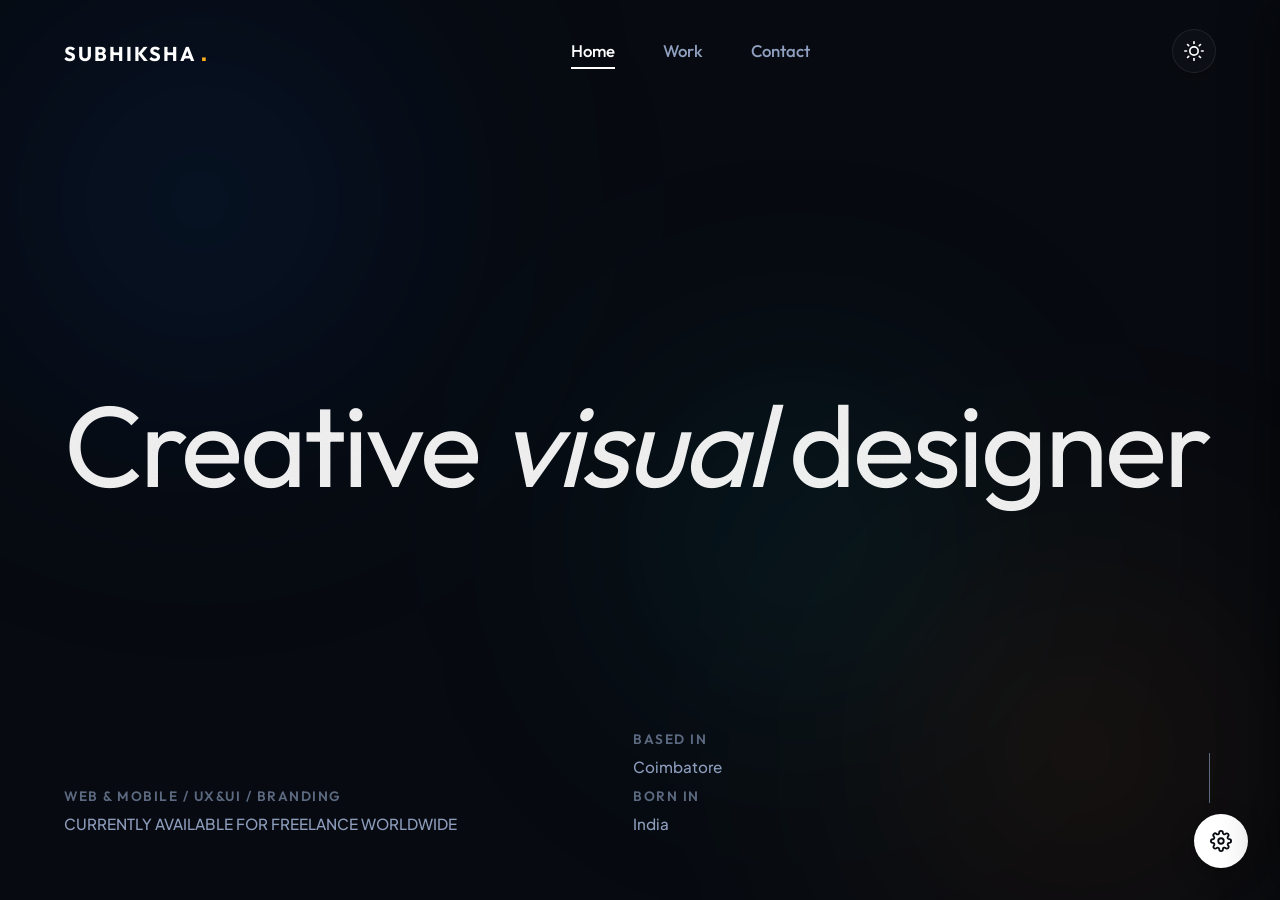
==== commit 5615890b: "Redesign portfolio completely to interactive creative visual designer theme" ====
--- a/index.html
+++ b/index.html
@@ -9,230 +9,297 @@
   <meta name="description" content="Discover the creative portfolio of SUBHIKSHA, showcasing beautiful designs, frontend creations, and bespoke digital experiences. Customizable template.">
   <meta name="author" content="SUBHIKSHA">
   
-  <link rel="stylesheet" href="styles.css?v=1.0.4">
+  <!-- Premium Google Fonts -->
+  <link rel="preconnect" href="https://fonts.googleapis.com">
+  <link rel="preconnect" href="https://fonts.gstatic.com" crossorigin>
+  <link href="https://fonts.googleapis.com/css2?family=Outfit:wght@300;400;500;600;700;800&family=Playfair+Display:ital,wght@0,400..900;1,400..900&family=Plus+Jakarta+Sans:wght@300;400;500;600;700;800&display=swap" rel="stylesheet">
+  
+  <link rel="stylesheet" href="styles.css?v=1.0.5">
 </head>
-<body>
-
-  <!-- Floating Ambient Blobs -->
-  <div class="bg-blobs">
-    <div class="blob blob-1"></div>
-    <div class="blob blob-2"></div>
-    <div class="blob blob-3"></div>
+<body class="dark-theme"> <!-- Default to dark premium theme -->
+
+  <!-- Grain Overlay for visual texture -->
+  <div class="grain-overlay"></div>
+  
+  <!-- SVG Fractal Noise definition -->
+  <svg style="display: none;">
+    <filter id="noise-filter">
+      <feTurbulence type="fractalNoise" baseFrequency="0.65" numOctaves="3" stitchTiles="stitch" />
+      <feColorMatrix type="matrix" values="0 0 0 0 0   0 0 0 0 0   0 0 0 0 0  0 0 0 0.05 0" />
+    </filter>
+  </svg>
+
+  <!-- Glowing Mesh Gradient Backgrounds -->
+  <div class="mesh-glows">
+    <div class="glow-sphere glow-1"></div>
+    <div class="glow-sphere glow-2"></div>
+    <div class="glow-sphere glow-3"></div>
   </div>
 
-  <!-- Master Card Layout (mimics mockup) -->
-  <main class="portfolio-card" id="main-container">
+  <!-- Header Navigation -->
+  <header class="site-header">
+    <div class="logo-area">
+      <span class="logo-name" id="display-subheading">SUBHIKSHA</span>
+      <span class="logo-dot">.</span>
+    </div>
     
-    <!-- Graphic Accents & Circles -->
-    <div class="accents-container">
-      <div class="circle-graphic" id="card-circle-accent"></div>
-      <div class="gray-circle-badge"></div>
-      <div class="ring-graphic ring-1"></div>
-      <div class="ring-graphic ring-2"></div>
-    </div>
-
-    <!-- Navigation Header -->
-    <header class="card-header">
-      <nav>
-        <ul class="nav-links">
-          <li class="nav-item">
-            <button class="nav-btn active" data-tab="about" id="nav-btn-about">About</button>
-          </li>
-          <li class="nav-item">
-            <button class="nav-btn" data-tab="portfolio" id="nav-btn-portfolio">Portfolio</button>
-          </li>
-          <li class="nav-item">
-            <button class="nav-btn" data-tab="contact" id="nav-btn-contact">Contact</button>
-          </li>
-        </ul>
-      </nav>
-
-      <!-- Accessible Theme Mode Toggle -->
-      <button class="theme-toggle-btn" id="theme-toggle-btn" aria-label="Switch to dark theme">
-        <!-- Sun Icon -->
-        <svg xmlns="http://www.w3.org/2000/svg" class="sun-icon" viewBox="0 0 24 24" fill="none" stroke="currentColor" stroke-width="2" stroke-linecap="round" stroke-linejoin="round">
-          <circle cx="12" cy="12" r="5"></circle>
-          <line x1="12" y1="1" x2="12" y2="3"></line>
-          <line x1="12" y1="21" x2="12" y2="23"></line>
-          <line x1="4.22" y1="4.22" x2="5.64" y2="5.64"></line>
-          <line x1="18.36" y1="18.36" x2="19.78" y2="19.78"></line>
-          <line x1="1" y1="12" x2="3" y2="12"></line>
-          <line x1="21" y1="12" x2="23" y2="12"></line>
-          <line x1="4.22" y1="19.78" x2="5.64" y2="18.36"></line>
-          <line x1="18.36" y1="5.64" x2="19.78" y2="4.22"></line>
-        </svg>
-        <!-- Moon Icon -->
-        <svg xmlns="http://www.w3.org/2000/svg" class="moon-icon" viewBox="0 0 24 24" fill="none" stroke="currentColor" stroke-width="2" stroke-linecap="round" stroke-linejoin="round">
-          <path d="M21 12.79A9 9 0 1 1 11.21 3 7 7 0 0 0 21 12.79z"></path>
-        </svg>
-      </button>
-    </header>
-
-    <!-- Main Content Sections -->
-    <div class="card-body">
-      
-      <!-- 1. ABOUT SECTION -->
-      <section class="tab-content active" id="about-section">
-        <div class="about-hero">
+    <nav class="navigation">
+      <ul class="nav-links">
+        <li class="nav-item">
+          <button class="nav-btn active" data-tab="about" id="nav-btn-about">Home</button>
+        </li>
+        <li class="nav-item">
+          <button class="nav-btn" data-tab="portfolio" id="nav-btn-portfolio">Work</button>
+        </li>
+        <li class="nav-item">
+          <button class="nav-btn" data-tab="contact" id="nav-btn-contact">Contact</button>
+        </li>
+      </ul>
+    </nav>
+
+    <!-- Theme Mode Toggle -->
+    <button class="theme-toggle-btn" id="theme-toggle-btn" onclick="toggleTheme()" aria-label="Switch to light theme">
+      <!-- Sun Icon -->
+      <svg xmlns="http://www.w3.org/2000/svg" class="sun-icon" viewBox="0 0 24 24" fill="none" stroke="currentColor" stroke-width="2" stroke-linecap="round" stroke-linejoin="round">
+        <circle cx="12" cy="12" r="5"></circle>
+        <line x1="12" y1="1" x2="12" y2="3"></line>
+        <line x1="12" y1="21" x2="12" y2="23"></line>
+        <line x1="4.22" y1="4.22" x2="5.64" y2="5.64"></line>
+        <line x1="18.36" y1="18.36" x2="19.78" y2="19.78"></line>
+        <line x1="1" y1="12" x2="3" y2="12"></line>
+        <line x1="21" y1="12" x2="23" y2="12"></line>
+        <line x1="4.22" y1="19.78" x2="5.64" y2="18.36"></line>
+        <line x1="18.36" y1="5.64" x2="19.78" y2="4.22"></line>
+      </svg>
+      <!-- Moon Icon -->
+      <svg xmlns="http://www.w3.org/2000/svg" class="moon-icon" viewBox="0 0 24 24" fill="none" stroke="currentColor" stroke-width="2" stroke-linecap="round" stroke-linejoin="round">
+        <path d="M21 12.79A9 9 0 1 1 11.21 3 7 7 0 0 0 21 12.79z"></path>
+      </svg>
+    </button>
+  </header>
+
+  <!-- Scrollable Container for Full-Screen Snap Sections -->
+  <main class="sections-container" id="main-container">
+    
+    <!-- 1. HERO / ABOUT SECTION (Landing Screen) -->
+    <section class="snap-section tab-content active" id="about-section">
+      <div class="hero-content-wrapper">
+        
+        <!-- Interactive Lens Heading -->
+        <div class="hero-title-container" id="hero-interactive-trigger">
+          <!-- Background layer (Base Text) -->
+          <div class="title-layer base-layer">
+            <h1 class="hero-heading" id="display-heading-bg">Creative <span class="serif-italic-accent">visual</span><br>designer</h1>
+          </div>
           
-          <div class="hero-text">
-            <span class="subheading" id="display-subheading">SUBHIKSHA</span>
-            <h1 class="heading" id="display-heading">ABOUT ME</h1>
-            <div class="heading-line"></div>
+          <!-- Magnified layer (Clipped inside Lens) -->
+          <div class="title-layer lens-layer" id="display-heading-lens-container">
+            <h1 class="hero-heading" id="display-heading-lens">Creative <span class="serif-italic-accent">visual</span><br>designer</h1>
+          </div>
+          
+          <!-- Visual Glass Lens Ring overlay -->
+          <div class="lens-glass-ring" id="interactive-lens-ring"></div>
+        </div>
+
+        <!-- Hero Metadata Footer columns -->
+        <div class="hero-meta-grid">
+          <div class="meta-col">
+            <span class="meta-label">WEB & MOBILE / UX&UI / BRANDING</span>
+            <span class="meta-value">CURRENTLY AVAILABLE FOR FREELANCE WORLDWIDE</span>
+          </div>
+          <div class="meta-col">
+            <span class="meta-label">BASED IN</span>
+            <span class="meta-value" id="display-location">Coimbatore</span>
+            <span class="meta-label">BORN IN</span>
+            <span class="meta-value">India</span>
+          </div>
+          <div class="meta-col scroll-indicator-col">
+            <a href="#portfolio-section" class="scroll-down-link" id="hero-scroll-btn" aria-label="Scroll to Portfolio">
+              <span class="scroll-line"></span>
+              <span class="scroll-arrow">↓</span>
+            </a>
+          </div>
+        </div>
+
+      </div>
+    </section>
+
+    <!-- 2. PORTFOLIO SECTION (Bio & Card Deck Carousel) -->
+    <section class="snap-section tab-content" id="portfolio-section">
+      <div class="portfolio-content-wrapper">
+        
+        <!-- Left Side: Dynamic Biography -->
+        <div class="bio-panel">
+          <h2 class="section-tag" id="display-subheading-tag">SUBHIKSHA</h2>
+          <p class="bio-paragraph" id="display-bio">
+            I am SUBHIKSHA, i create <span class="serif-italic-accent">unconventional</span> yet functional & visually pleasing interfaces for the mobile and web
+          </p>
+          
+          <div class="skills-block">
+            <h3 class="skills-title">Core Expertise</h3>
+            <div class="skills-container" id="display-skills">
+              <!-- Skill tags rendered dynamically -->
+            </div>
+          </div>
+        </div>
+
+        <!-- Right Side: 3D Stacked Cards Carousel -->
+        <div class="carousel-panel">
+          <div class="card-deck-viewport">
+            <div class="card-deck" id="display-projects">
+              <!-- Dynamic Stacked Project Cards inserted here by JS -->
+            </div>
+          </div>
+
+          <!-- Carousel Playback & Progress Controls -->
+          <div class="carousel-controls">
+            <button class="play-pause-btn" id="carousel-play-pause" onclick="toggleAutoplay()" aria-label="Pause Autoplay">
+              <!-- Pause Icon -->
+              <svg class="icon-pause" viewBox="0 0 24 24" fill="currentColor">
+                <rect x="6" y="4" width="4" height="16" rx="1"></rect>
+                <rect x="14" y="4" width="4" height="16" rx="1"></rect>
+              </svg>
+              <!-- Play Icon -->
+              <svg class="icon-play" viewBox="0 0 24 24" fill="currentColor" style="display: none;">
+                <path d="M8 5v14l11-7z"></path>
+              </svg>
+            </button>
             
-            <p class="bio-paragraph" id="display-bio">
-              "Every brand has a story, and I’m here to make yours visually captivating. Hi, I’m SUBHIKSHA, a graphic designer dedicated to bridging the gap between creativity and strategy. I don't just make things look good—I make them impossible to ignore. Let's build something unforgettable."
-            </p>
+            <div class="progress-track">
+              <div class="progress-fill" id="carousel-progress-fill"></div>
+            </div>
             
-            <!-- Contact Quick Details -->
-            <div class="info-row">
-              <div class="info-item" id="display-phone-item">
-                <svg xmlns="http://www.w3.org/2000/svg" viewBox="0 0 24 24" fill="none" stroke="currentColor" stroke-width="2" stroke-linecap="round" stroke-linejoin="round"><path d="M22 16.92v3a2 2 0 0 1-2.18 2 19.79 19.79 0 0 1-8.63-3.07 19.5 19.5 0 0 1-6-6 19.79 19.79 0 0 1-3.07-8.67A2 2 0 0 1 4.11 2h3a2 2 0 0 1 2 1.72 12.84 12.84 0 0 0 .7 2.81 2 2 0 0 1-.45 2.11L8.09 9.91a16 16 0 0 0 6 6l1.27-1.27a2 2 0 0 1 2.11-.45 12.84 12.84 0 0 0 2.81.7A2 2 0 0 1 22 16.92z"></path></svg>
-                <span id="display-phone">6381309368</span>
+            <div class="carousel-dots" id="carousel-dots-container">
+              <!-- Dots rendered dynamically -->
+            </div>
+          </div>
+        </div>
+
+      </div>
+    </section>
+
+    <!-- 3. CONTACT SECTION -->
+    <section class="snap-section tab-content" id="contact-section">
+      <div class="contact-content-wrapper">
+        
+        <!-- Left Side Details -->
+        <div class="contact-details-panel">
+          <h2 class="contact-title">Get In Touch</h2>
+          <p class="contact-tagline">Let's create something meaningful together.</p>
+          
+          <div class="contact-info-cards">
+            <div class="contact-card">
+              <div class="contact-icon">
+                <svg xmlns="http://www.w3.org/2000/svg" viewBox="0 0 24 24" fill="none" stroke="currentColor" stroke-width="2" stroke-linecap="round" stroke-linejoin="round">
+                  <path d="M4 4h16c1.1 0 2 .9 2 2v12c0 1.1-.9 2-2 2H4c-1.1 0-2-.9-2-2V6c0-1.1.9-2 2-2z"></path>
+                  <polyline points="22,6 12,13 2,6"></polyline>
+                </svg>
               </div>
-              <div class="info-item" id="display-email-item">
-                <svg xmlns="http://www.w3.org/2000/svg" viewBox="0 0 24 24" fill="none" stroke="currentColor" stroke-width="2" stroke-linecap="round" stroke-linejoin="round"><path d="M4 4h16c1.1 0 2 .9 2 2v12c0 1.1-.9 2-2 2H4c-1.1 0-2-.9-2-2V6c0-1.1.9-2 2-2z"></path><polyline points="22,6 12,13 2,6"></polyline></svg>
-                <span id="display-email">sbsubhiksha139@gmail.com</span>
+              <div class="contact-info-text">
+                <span class="info-label">Email Me</span>
+                <span class="info-value" id="display-contact-email">sbsubhiksha139@gmail.com</span>
               </div>
-              <div class="info-item" id="display-location-item">
-                <svg xmlns="http://www.w3.org/2000/svg" viewBox="0 0 24 24" fill="none" stroke="currentColor" stroke-width="2" stroke-linecap="round" stroke-linejoin="round"><path d="M21 10c0 7-9 13-9 13s-9-6-9-13a9 9 0 0 1 18 0z"></path><circle cx="12" cy="10" r="3"></circle></svg>
-                <span id="display-location">Coimbatore</span>
+            </div>
+
+            <div class="contact-card">
+              <div class="contact-icon">
+                <svg xmlns="http://www.w3.org/2000/svg" viewBox="0 0 24 24" fill="none" stroke="currentColor" stroke-width="2" stroke-linecap="round" stroke-linejoin="round">
+                  <path d="M22 16.92v3a2 2 0 0 1-2.18 2 19.79 19.79 0 0 1-8.63-3.07 19.5 19.5 0 0 1-6-6 19.79 19.79 0 0 1-3.07-8.67A2 2 0 0 1 4.11 2h3a2 2 0 0 1 2 1.72 12.84 12.84 0 0 0 .7 2.81 2 2 0 0 1-.45 2.11L8.09 9.91a16 16 0 0 0 6 6l1.27-1.27a2 2 0 0 1 2.11-.45 12.84 12.84 0 0 0 2.81.7A2 2 0 0 1 22 16.92z"></path>
+                </svg>
               </div>
+              <div class="contact-info-text">
+                <span class="info-label">Call Me</span>
+                <span class="info-value" id="display-contact-phone">6381309368</span>
+              </div>
+            </div>
+          </div>
+
+          <!-- Social Links -->
+          <div class="social-links-row">
+            <a href="#" class="social-btn-link" id="social-linkedin" aria-label="LinkedIn">
+              <svg xmlns="http://www.w3.org/2000/svg" viewBox="0 0 24 24" fill="none" stroke="currentColor" stroke-width="2" stroke-linecap="round" stroke-linejoin="round">
+                <path d="M16 8a6 6 0 0 1 6 6v7h-4v-7a2 2 0 0 0-2-2 2 2 0 0 0-2 2v7h-4v-7a6 6 0 0 1 6-6z"></path>
+                <rect x="2" y="9" width="4" height="12"></rect>
+                <circle cx="4" cy="4" r="2"></circle>
+              </svg>
+            </a>
+            <a href="#" class="social-btn-link" id="social-instagram" aria-label="Instagram">
+              <svg xmlns="http://www.w3.org/2000/svg" viewBox="0 0 24 24" fill="none" stroke="currentColor" stroke-width="2" stroke-linecap="round" stroke-linejoin="round">
+                <rect x="2" y="2" width="20" height="20" rx="5" ry="5"></rect>
+                <path d="M16 11.37A4 4 0 1 1 12.63 8 4 4 0 0 1 16 11.37z"></path>
+                <line x1="17.5" y1="6.5" x2="17.51" y2="6.5"></line>
+              </svg>
+            </a>
+            <a href="#" class="social-btn-link" id="social-github" aria-label="GitHub">
+              <svg xmlns="http://www.w3.org/2000/svg" viewBox="0 0 24 24" fill="none" stroke="currentColor" stroke-width="2" stroke-linecap="round" stroke-linejoin="round">
+                <path d="M9 19c-5 1.5-5-2.5-7-3m14 6v-3.87a3.37 3.37 0 0 0-.94-2.61c3.14-.35 6.44-1.54 6.44-7A5.44 5.44 0 0 0 20 4.77 5.07 5.07 0 0 0 19.91 1S18.73.65 16 2.48a13.38 13.38 0 0 0-7 0C6.27.65 5.09 1 5.09 1A5.07 5.07 0 0 0 5 4.77a5.44 5.44 0 0 0-1.5 3.78c0 5.42 3.3 6.61 6.44 7A3.37 3.37 0 0 0 9 18.13V22"></path>
+              </svg>
+            </a>
+          </div>
+        </div>
+
+        <!-- Right Side Form -->
+        <div class="contact-form-panel">
+          <form id="contact-form">
+            <!-- Web3Forms Config -->
+            <input type="hidden" name="access_key" id="web3forms-key" value="">
+            <input type="hidden" name="subject" value="New message from your Portfolio website">
+            <input type="hidden" name="from_name" value="Portfolio Contact Form">
+            <input type="checkbox" name="botcheck" style="display: none;">
+
+            <div class="form-group">
+              <label for="form-name" class="form-label">Full Name</label>
+              <input type="text" id="form-name" name="name" class="form-input" placeholder="Your Name" required>
+            </div>
+            <div class="form-group">
+              <label for="form-email" class="form-label">Email Address</label>
+              <input type="email" id="form-email" name="email" class="form-input" placeholder="name@domain.com" required>
+            </div>
+            <div class="form-group">
+              <label for="form-message" class="form-label">Message</label>
+              <textarea id="form-message" name="message" class="form-input" placeholder="Hi, let's talk about..." required></textarea>
             </div>
             
-            <!-- Skills list -->
-            <div class="skills-section">
-              <h3 class="skills-heading">Core Expertise</h3>
-              <div class="skills-container" id="display-skills">
-                <span class="skill-tag">UI/UX Design</span>
-                <span class="skill-tag">Front-End Development</span>
-                <span class="skill-tag">Web Aesthetics</span>
-                <span class="skill-tag">Figma Prototyping</span>
-              </div>
-            </div>
-          </div>
-          
-          <div class="hero-visual">
-            <div class="hero-profile-container">
-              <div class="placeholder-avatar" id="display-avatar">SU</div>
-            </div>
-          </div>
-          
-        </div>
-      </section>
-
-      <!-- 2. PORTFOLIO SECTION -->
-      <section class="tab-content" id="portfolio-section">
-        <div class="section-header">
-          <h2 class="section-title">Selected Works</h2>
-          <p class="section-desc">A curated showcase of design and developmental crafts.</p>
-        </div>
-        
-        <div class="projects-grid" id="display-projects">
-          <!-- Dynamic Project Cards will be inserted here by JavaScript -->
-        </div>
-      </section>
-
-      <!-- 3. CONTACT SECTION -->
-      <section class="tab-content" id="contact-section">
-        <div class="section-header">
-          <h2 class="section-title">Get In Touch</h2>
-          <p class="section-desc">Have a creative inquiry or want to build something magnificent? Let's connect.</p>
-        </div>
-        
-        <div class="contact-container">
-          <!-- Contact Left Panel -->
-          <div class="contact-info-panel">
-            <h3 class="contact-tagline">Let's create something meaningful together.</h3>
-            
-            <div class="contact-details-list">
-              <div class="contact-detail-card">
-                <div class="contact-icon-wrapper">
-                  <svg xmlns="http://www.w3.org/2000/svg" viewBox="0 0 24 24" fill="none" stroke="currentColor" stroke-width="2" stroke-linecap="round" stroke-linejoin="round"><path d="M4 4h16c1.1 0 2 .9 2 2v12c0 1.1-.9 2-2 2H4c-1.1 0-2-.9-2-2V6c0-1.1.9-2 2-2z"></path><polyline points="22,6 12,13 2,6"></polyline></svg>
-                </div>
-                <div>
-                  <div class="contact-detail-label">Email Me</div>
-                  <div class="contact-detail-value" id="display-contact-email">sbsubhiksha139@gmail.com</div>
-                </div>
-              </div>
-              
-              <div class="contact-detail-card">
-                <div class="contact-icon-wrapper">
-                  <svg xmlns="http://www.w3.org/2000/svg" viewBox="0 0 24 24" fill="none" stroke="currentColor" stroke-width="2" stroke-linecap="round" stroke-linejoin="round"><path d="M22 16.92v3a2 2 0 0 1-2.18 2 19.79 19.79 0 0 1-8.63-3.07 19.5 19.5 0 0 1-6-6 19.79 19.79 0 0 1-3.07-8.67A2 2 0 0 1 4.11 2h3a2 2 0 0 1 2 1.72 12.84 12.84 0 0 0 .7 2.81 2 2 0 0 1-.45 2.11L8.09 9.91a16 16 0 0 0 6 6l1.27-1.27a2 2 0 0 1 2.11-.45 12.84 12.84 0 0 0 2.81.7A2 2 0 0 1 22 16.92z"></path></svg>
-                </div>
-                <div>
-                  <div class="contact-detail-label">Call Me</div>
-                  <div class="contact-detail-value" id="display-contact-phone">6381309368</div>
-                </div>
-              </div>
-            </div>
-            
-            <div class="social-links">
-              <a href="https://www.linkedin.com/in/subhiksha-sb-4854bb407/" class="social-btn" id="social-linkedin" aria-label="LinkedIn">
-                <svg xmlns="http://www.w3.org/2000/svg" viewBox="0 0 24 24" fill="none" stroke="currentColor" stroke-width="2" stroke-linecap="round" stroke-linejoin="round"><path d="M16 8a6 6 0 0 1 6 6v7h-4v-7a2 2 0 0 0-2-2 2 2 0 0 0-2 2v7h-4v-7a6 6 0 0 1 6-6z"></path><rect x="2" y="9" width="4" height="12"></rect><circle cx="4" cy="4" r="2"></circle></svg>
-              </a>
-              <a href="https://www.instagram.com/_subx._/" class="social-btn" id="social-instagram" aria-label="Instagram">
-                <svg xmlns="http://www.w3.org/2000/svg" viewBox="0 0 24 24" fill="none" stroke="currentColor" stroke-width="2" stroke-linecap="round" stroke-linejoin="round"><rect x="2" y="2" width="20" height="20" rx="5" ry="5"></rect><path d="M16 11.37A4 4 0 1 1 12.63 8 4 4 0 0 1 16 11.37z"></path><line x1="17.5" y1="6.5" x2="17.51" y2="6.5"></line></svg>
-              </a>
-              <a href="https://github.com/Subhiksha-SB" class="social-btn" id="social-github" aria-label="GitHub">
-                <svg xmlns="http://www.w3.org/2000/svg" viewBox="0 0 24 24" fill="none" stroke="currentColor" stroke-width="2" stroke-linecap="round" stroke-linejoin="round"><path d="M9 19c-5 1.5-5-2.5-7-3m14 6v-3.87a3.37 3.37 0 0 0-.94-2.61c3.14-.35 6.44-1.54 6.44-7A5.44 5.44 0 0 0 20 4.77 5.07 5.07 0 0 0 19.91 1S18.73.65 16 2.48a13.38 13.38 0 0 0-7 0C6.27.65 5.09 1 5.09 1A5.07 5.07 0 0 0 5 4.77a5.44 5.44 0 0 0-1.5 3.78c0 5.42 3.3 6.61 6.44 7A3.37 3.37 0 0 0 9 18.13V22"></path></svg>
-              </a>
-            </div>
-          </div>
-          
-          <!-- Contact Form Panel -->
-          <div class="contact-form-panel">
-            <form id="contact-form">
-              <!-- Web3Forms Configuration -->
-              <input type="hidden" name="access_key" id="web3forms-key" value="">
-              <input type="hidden" name="subject" value="New message from your Portfolio website">
-              <input type="hidden" name="from_name" value="Portfolio Contact Form">
-              <input type="checkbox" name="botcheck" style="display: none;">
-
-              <div class="form-group">
-                <label for="form-name" class="form-label">Full Name</label>
-                <input type="text" id="form-name" name="name" class="form-input" placeholder="Your Name" required>
-              </div>
-              <div class="form-group">
-                <label for="form-email" class="form-label">Email Address</label>
-                <input type="email" id="form-email" name="email" class="form-input" placeholder="name@domain.com" required>
-              </div>
-              <div class="form-group">
-                <label for="form-message" class="form-label">Message</label>
-                <textarea id="form-message" name="message" class="form-input" placeholder="Hi, let's talk about..." required></textarea>
-              </div>
-              <button type="submit" class="submit-btn" id="btn-submit-message">Send Message</button>
-            </form>
-          </div>
-        </div>
-      </section>
-
-    </div>
+            <button type="submit" class="submit-btn" id="btn-submit-message">Send Message</button>
+          </form>
+        </div>
+
+      </div>
+    </section>
+
   </main>
 
   <!-- ⚙️ Dynamic Customizer Trigger (Floating Gear Button) -->
   <button class="customizer-trigger" id="customizer-open-btn" aria-label="Customize Portfolio Settings">
-    <svg xmlns="http://www.w3.org/2000/svg" viewBox="0 0 24 24" fill="none" stroke="currentColor" stroke-width="2" stroke-linecap="round" stroke-linejoin="round"><circle cx="12" cy="12" r="3"></circle><path d="M19.4 15a1.65 1.65 0 0 0 .33 1.82l.06.06a2 2 0 1 1-2.83 2.83l-.06-.06a1.65 1.65 0 0 0-1.82-.33 1.65 1.65 0 0 0-1 1.51V21a2 2 0 0 1-4 0v-.09A1.65 1.65 0 0 0 9 19.4a1.65 1.65 0 0 0-1.82.33l-.06.06a2 2 0 1 1-2.83-2.83l.06-.06a1.65 1.65 0 0 0 .33-1.82 1.65 1.65 0 0 0-1.51-1H3a2 2 0 0 1 0-4h.09A1.65 1.65 0 0 0 4.6 9a1.65 1.65 0 0 0-.33-1.82l-.06-.06a2 2 0 1 1 2.83-2.83l.06.06a1.65 1.65 0 0 0 1.82.33H9a1.65 1.65 0 0 0 1-1.51V3a2 2 0 0 1 4 0v.09a1.65 1.65 0 0 0 1 1.51 1.65 1.65 0 0 0 1.82-.33l.06-.06a2 2 0 1 1 2.83 2.83l-.06.06a1.65 1.65 0 0 0-.33 1.82V9a1.65 1.65 0 0 0 1.51 1H21a2 2 0 0 1 0 4h-.09a1.65 1.65 0 0 0-1.51 1z"></path></svg>
+    <svg xmlns="http://www.w3.org/2000/svg" viewBox="0 0 24 24" fill="none" stroke="currentColor" stroke-width="2" stroke-linecap="round" stroke-linejoin="round">
+      <circle cx="12" cy="12" r="3"></circle>
+      <path d="M19.4 15a1.65 1.65 0 0 0 .33 1.82l.06.06a2 2 0 1 1-2.83 2.83l-.06-.06a1.65 1.65 0 0 0-1.82-.33 1.65 1.65 0 0 0-1 1.51V21a2 2 0 0 1-4 0v-.09A1.65 1.65 0 0 0 9 19.4a1.65 1.65 0 0 0-1.82.33l-.06.06a2 2 0 1 1-2.83-2.83l.06-.06a1.65 1.65 0 0 0 .33-1.82 1.65 1.65 0 0 0-1.51-1H3a2 2 0 0 1 0-4h.09A1.65 1.65 0 0 0 4.6 9a1.65 1.65 0 0 0-.33-1.82l-.06-.06a2 2 0 1 1 2.83-2.83l.06.06a1.65 1.65 0 0 0 1.82.33H9a1.65 1.65 0 0 0 1-1.51V3a2 2 0 0 1 4 0v.09a1.65 1.65 0 0 0 1 1.51 1.65 1.65 0 0 0 1.82-.33l.06-.06a2 2 0 1 1 2.83 2.83l-.06.06a1.65 1.65 0 0 0-.33 1.82V9a1.65 1.65 0 0 0 1.51 1H21a2 2 0 0 1 0 4h-.09a1.65 1.65 0 0 0-1.51 1z"></path>
+    </svg>
   </button>
 
   <!-- Overlay background click-to-close drawer -->
   <div class="drawer-overlay" id="drawer-overlay"></div>
 
-  <!-- Customizer Slider Drawer Panel -->
+  <!-- Customizer Drawer Panel -->
   <aside class="customizer-drawer" id="customizer-drawer">
     <div class="customizer-header">
       <h2 class="customizer-title">Customize Portfolio</h2>
       <button class="customizer-close" id="customizer-close-btn" aria-label="Close Customizer Drawer">
-        <svg xmlns="http://www.w3.org/2000/svg" viewBox="0 0 24 24" fill="none" stroke="currentColor" stroke-width="2" stroke-linecap="round" stroke-linejoin="round"><line x1="18" y1="6" x2="6" y2="18"></line><line x1="6" y1="6" x2="18" y2="18"></line></svg>
+        <svg xmlns="http://www.w3.org/2000/svg" viewBox="0 0 24 24" fill="none" stroke="currentColor" stroke-width="2" stroke-linecap="round" stroke-linejoin="round">
+          <line x1="18" y1="6" x2="6" y2="18"></line>
+          <line x1="6" y1="6" x2="18" y2="18"></line>
+        </svg>
       </button>
     </div>
     
     <div class="customizer-body">
-      
-      <!-- Section 1: Brand & Headings -->
+      <!-- Section 1: Identity -->
       <div class="customizer-section">
         <h3 class="customizer-section-title">
-          <svg xmlns="http://www.w3.org/2000/svg" viewBox="0 0 24 24" fill="none" stroke="currentColor" stroke-width="2" stroke-linecap="round" stroke-linejoin="round"><path d="M20 21v-2a4 4 0 0 0-4-4H8a4 4 0 0 0-4 4v2"></path><circle cx="12" cy="7" r="4"></circle></svg>
+          <svg xmlns="http://www.w3.org/2000/svg" viewBox="0 0 24 24" fill="none" stroke="currentColor" stroke-width="2" stroke-linecap="round" stroke-linejoin="round">
+            <path d="M20 21v-2a4 4 0 0 0-4-4H8a4 4 0 0 0-4 4v2"></path>
+            <circle cx="12" cy="7" r="4"></circle>
+          </svg>
           Identity & Hero
         </h3>
         <div class="form-group">
@@ -240,11 +307,11 @@
           <input type="text" id="edit-subheading" class="form-input" placeholder="e.g. SUBHIKSHA">
         </div>
         <div class="form-group">
-          <label for="edit-heading" class="form-label">Main Heading</label>
-          <input type="text" id="edit-heading" class="form-input" placeholder="e.g. ABOUT ME">
-        </div>
-        <div class="form-group">
-          <label for="edit-bio" class="form-label">Personal Bio</label>
+          <label for="edit-heading" class="form-label">Main Heading (supports HTML)</label>
+          <input type="text" id="edit-heading" class="form-input" placeholder="e.g. Creative &lt;i&gt;visual&lt;/i&gt; designer">
+        </div>
+        <div class="form-group">
+          <label for="edit-bio" class="form-label">Biography (supports HTML)</label>
           <textarea id="edit-bio" class="form-input" placeholder="Enter a small biography..."></textarea>
         </div>
       </div>
@@ -252,7 +319,9 @@
       <!-- Section 2: Contact Info -->
       <div class="customizer-section">
         <h3 class="customizer-section-title">
-          <svg xmlns="http://www.w3.org/2000/svg" viewBox="0 0 24 24" fill="none" stroke="currentColor" stroke-width="2" stroke-linecap="round" stroke-linejoin="round"><path d="M22 16.92v3a2 2 0 0 1-2.18 2 19.79 19.79 0 0 1-8.63-3.07 19.5 19.5 0 0 1-6-6 19.79 19.79 0 0 1-3.07-8.67A2 2 0 0 1 4.11 2h3a2 2 0 0 1 2 1.72 12.84 12.84 0 0 0 .7 2.81 2 2 0 0 1-.45 2.11L8.09 9.91a16 16 0 0 0 6 6l1.27-1.27a2 2 0 0 1 2.11-.45 12.84 12.84 0 0 0 2.81.7A2 2 0 0 1 22 16.92z"></path></svg>
+          <svg xmlns="http://www.w3.org/2000/svg" viewBox="0 0 24 24" fill="none" stroke="currentColor" stroke-width="2" stroke-linecap="round" stroke-linejoin="round">
+            <path d="M22 16.92v3a2 2 0 0 1-2.18 2 19.79 19.79 0 0 1-8.63-3.07 19.5 19.5 0 0 1-6-6 19.79 19.79 0 0 1-3.07-8.67A2 2 0 0 1 4.11 2h3a2 2 0 0 1 2 1.72 12.84 12.84 0 0 0 .7 2.81 2 2 0 0 1-.45 2.11L8.09 9.91a16 16 0 0 0 6 6l1.27-1.27a2 2 0 0 1 2.11-.45 12.84 12.84 0 0 0 2.81.7A2 2 0 0 1 22 16.92z"></path>
+          </svg>
           Contact Details
         </h3>
         <div class="form-group">
@@ -284,7 +353,9 @@
       <!-- Section 3: Skills -->
       <div class="customizer-section">
         <h3 class="customizer-section-title">
-          <svg xmlns="http://www.w3.org/2000/svg" viewBox="0 0 24 24" fill="none" stroke="currentColor" stroke-width="2" stroke-linecap="round" stroke-linejoin="round"><polyline points="22 12 18 12 15 21 9 3 6 12 2 12"></polyline></svg>
+          <svg xmlns="http://www.w3.org/2000/svg" viewBox="0 0 24 24" fill="none" stroke="currentColor" stroke-width="2" stroke-linecap="round" stroke-linejoin="round">
+            <polyline points="22 12 18 12 15 21 9 3 6 12 2 12"></polyline>
+          </svg>
           Expertise & Skills
         </h3>
         <div class="form-group">
@@ -296,23 +367,29 @@
       <!-- Section 4: Projects -->
       <div class="customizer-section">
         <h3 class="customizer-section-title">
-          <svg xmlns="http://www.w3.org/2000/svg" viewBox="0 0 24 24" fill="none" stroke="currentColor" stroke-width="2" stroke-linecap="round" stroke-linejoin="round"><rect x="2" y="3" width="20" height="14" rx="2" ry="2"></rect><line x1="8" y1="21" x2="16" y2="21"></line><line x1="12" y1="17" x2="12" y2="21"></line></svg>
+          <svg xmlns="http://www.w3.org/2000/svg" viewBox="0 0 24 24" fill="none" stroke="currentColor" stroke-width="2" stroke-linecap="round" stroke-linejoin="round">
+            <rect x="2" y="3" width="20" height="14" rx="2" ry="2"></rect>
+            <line x1="8" y1="21" x2="16" y2="21"></line>
+            <line x1="12" y1="17" x2="12" y2="21"></line>
+          </svg>
           Selected Projects
         </h3>
         
         <div id="editor-projects-list">
-          <!-- Dynamic editable projects rendered here -->
+          <!-- Dynamic editable projects list -->
         </div>
         
         <button type="button" class="btn-add-project" id="btn-add-project-editor">
-          <svg xmlns="http://www.w3.org/2000/svg" viewBox="0 0 24 24" fill="none" stroke="currentColor" stroke-width="2" stroke-linecap="round" stroke-linejoin="round"><line x1="12" y1="5" x2="12" y2="19"></line><line x1="5" y1="12" x2="19" y2="12"></line></svg>
+          <svg xmlns="http://www.w3.org/2000/svg" viewBox="0 0 24 24" fill="none" stroke="currentColor" stroke-width="2" stroke-linecap="round" stroke-linejoin="round">
+            <line x1="12" y1="5" x2="12" y2="19"></line>
+            <line x1="5" y1="12" x2="19" y2="12"></line>
+          </svg>
           Add New Project
         </button>
       </div>
-
     </div>
 
-    <!-- Actions Panel footer -->
+    <!-- Actions Footer -->
     <div class="customizer-footer">
       <button type="button" class="btn-secondary" id="btn-reset-customizer">Reset to Default</button>
       <button type="button" class="submit-btn" id="btn-save-customizer" style="flex: 1.3;">Apply & Save</button>
@@ -322,6 +399,6 @@
   <!-- Custom Alert Toast Notifications -->
   <div class="toast" id="custom-toast">Customizer saved successfully!</div>
 
-  <script src="app.js?v=1.0.4"></script>
+  <script src="app.js?v=1.0.5"></script>
 </body>
 </html>
--- a/styles.css
+++ b/styles.css
@@ -1,920 +1,1128 @@
-/* Stylesheet for Premium Pastel Pink Portfolio */
-@import url('https://fonts.googleapis.com/css2?family=Outfit:wght@300;400;500;600;700;800&family=Plus+Jakarta+Sans:wght@300;400;500;600;700&display=swap');
+/* ==========================================================================
+   Design System - Interactive Creative Visual Designer Theme
+   ========================================================================== */
+@import url('https://fonts.googleapis.com/css2?family=Outfit:wght@300;400;500;600;700;800&family=Playfair+Display:ital,wght@0,400..900;1,400..900&family=Plus+Jakarta+Sans:wght@300;400;500;600;700;800&display=swap');
 
 :root {
   --font-heading: 'Outfit', sans-serif;
   --font-body: 'Plus Jakarta Sans', sans-serif;
-  
-  /* Color Palette matching the image */
-  --bg-gradient: linear-gradient(135deg, #ffdcd3 0%, #ffcbd5 50%, #ffaec3 100%);
-  --primary-pink: #ff8b8b;
-  --primary-light: #ffb4b4;
-  --primary-hover: #ff7373;
-  --primary-gradient: linear-gradient(135deg, #ffa69e 0%, #ff8b8b 100%);
-  --accent-salmon: #ff7e79;
-  
-  --card-bg: rgba(255, 255, 255, 0.98);
-  --card-shadow: 0 24px 64px rgba(255, 140, 140, 0.15);
-  
-  --text-dark: #2d3748;
+  --font-serif: 'Playfair Display', serif;
+
+  /* Theme Colors - Dark Cyber Mesh (Default) */
+  --bg-color: #080b11;
+  --text-primary: #ffffff;
+  --text-secondary: #90a0c0;
+  --text-muted: #5e6c84;
+  
+  --accent-gold: #ffae19;    /* Gold serif text (Hero) */
+  --accent-teal: #00f0ff;    /* Cyan serif text (Bio) */
+  --accent-pink: #ff007f;    /* Neon Pink progress bar */
+  
+  --card-bg: rgba(15, 17, 24, 0.85);
+  --card-border: rgba(255, 255, 255, 0.08);
+  --card-shadow: 0 30px 60px rgba(0, 0, 0, 0.6);
+  
+  --input-bg: rgba(255, 255, 255, 0.03);
+  --input-border: rgba(255, 255, 255, 0.08);
+  --input-focus: rgba(0, 240, 255, 0.3);
+
+  --btn-play-bg: #ffffff;
+  --btn-play-color: #080b11;
+  
+  --transition-smooth: all 0.5s cubic-bezier(0.16, 1, 0.3, 1);
+  --transition-deck: all 0.65s cubic-bezier(0.25, 1, 0.5, 1);
+  --transition-fast: all 0.2s ease;
+}
+
+/* ==========================================================================
+   Light Theme Variable Overrides
+   ========================================================================== */
+body.light-theme {
+  --bg-color: #f6f8fb;
+  --text-primary: #121620;
+  --text-secondary: #4a5568;
   --text-muted: #718096;
-  --text-light: #a0aec0;
-  
-  --border-radius-lg: 32px;
-  --border-radius-md: 16px;
-  --border-radius-sm: 8px;
-  
-  --transition-smooth: all 0.4s cubic-bezier(0.16, 1, 0.3, 1);
-  --transition-fast: all 0.2s ease;
-
-  /* Restructured Accessible Variables */
-  --card-border: rgba(255, 255, 255, 0.5);
-  --heading-line-bg: #eaecef;
-  --info-item-bg: rgba(255, 255, 255, 0.4);
-  --info-item-border: rgba(255, 255, 255, 0.5);
-  --info-item-shadow: 0 4px 20px rgba(255, 139, 139, 0.08);
-  --profile-border: rgba(255, 255, 255, 0.8);
-  --profile-bg: #f7fafc;
-  --avatar-bg: #fff5f5;
-  --project-card-bg: rgba(255, 255, 255, 0.9);
-  --project-card-border: rgba(255, 255, 255, 0.8);
-  --project-img-bg: #fff5f5;
-  --project-img-border: #f7fafc;
-  --contact-card-bg: rgba(255, 255, 255, 0.6);
-  --contact-card-border: rgba(255, 255, 255, 0.8);
-  --contact-icon-bg: #fff0f0;
-  --contact-form-bg: rgba(255, 255, 255, 0.8);
-  --contact-form-border: rgba(255, 255, 255, 0.9);
-  --input-bg: rgba(255, 255, 255, 0.9);
-  --input-border: rgba(255, 139, 139, 0.25);
-  --customizer-bg: rgba(255, 255, 255, 0.95);
-  --customizer-footer-bg: #fcf8f8;
-  --btn-secondary-bg: white;
-  --btn-secondary-border: rgba(255, 139, 139, 0.3);
-  --editor-item-bg: rgba(255, 139, 139, 0.05);
-  --social-btn-bg: rgba(255, 255, 255, 0.8);
-  --social-btn-border: rgba(255, 139, 139, 0.2);
-}
-
+  
+  --accent-gold: #d97706;    /* Warm gold */
+  --accent-teal: #0d9488;    /* Deep teal */
+  --accent-pink: #db2777;    /* Deep pink */
+  
+  --card-bg: rgba(255, 255, 255, 0.9);
+  --card-border: rgba(0, 0, 0, 0.06);
+  --card-shadow: 0 30px 60px rgba(0, 0, 0, 0.08);
+  
+  --input-bg: rgba(0, 0, 0, 0.02);
+  --input-border: rgba(0, 0, 0, 0.08);
+  --input-focus: rgba(13, 148, 136, 0.2);
+  
+  --btn-play-bg: #121620;
+  --btn-play-color: #ffffff;
+}
+
+/* ==========================================================================
+   Global Reset & Base Layout
+   ========================================================================== */
 * {
   box-sizing: border-box;
   margin: 0;
   padding: 0;
 }
 
+html {
+  scroll-behavior: smooth;
+  scroll-snap-type: y mandatory;
+  overflow-y: scroll;
+}
+
 body {
   font-family: var(--font-body);
-  color: var(--text-dark);
-  background: var(--bg-gradient);
+  color: var(--text-primary);
+  background-color: var(--bg-color);
   min-height: 100vh;
-  display: flex;
-  justify-content: center;
-  align-items: center;
   overflow-x: hidden;
   position: relative;
-  padding: 2rem 1rem;
-  transition: background 0.8s cubic-bezier(0.16, 1, 0.3, 1), color 0.6s ease;
-}
-
-/* Atmospheric Background Blobs */
-.bg-blobs {
+  transition: background-color 0.8s cubic-bezier(0.16, 1, 0.3, 1), color 0.6s ease;
+}
+
+/* ==========================================================================
+   Atmospheric Background Overlays
+   ========================================================================== */
+/* Grain/Noise Overlay using fractal noise filter */
+.grain-overlay {
   position: fixed;
   top: 0;
   left: 0;
   width: 100%;
   height: 100%;
+  z-index: 99;
   pointer-events: none;
-  z-index: 0;
-}
-
-.blob {
+  background: transparent;
+}
+.grain-overlay::before {
+  content: "";
   position: absolute;
-  border-radius: 50%;
-  filter: blur(80px);
-  opacity: 0.6;
-  animation: float 20s infinite alternate ease-in-out;
-}
-
-.blob-1 {
-  width: 400px;
-  height: 400px;
-  background: #ffb199;
-  top: -100px;
-  right: -100px;
-  animation-duration: 25s;
-}
-
-.blob-2 {
-  width: 500px;
-  height: 500px;
-  background: #ff9a9e;
-  bottom: -150px;
-  left: -150px;
-  animation-duration: 30s;
-  animation-delay: -5s;
-}
-
-.blob-3 {
-  width: 350px;
-  height: 350px;
-  background: #ffc2d4;
-  top: 40%;
-  right: 15%;
-  animation-duration: 22s;
-  animation-delay: -3s;
-}
-
-@keyframes float {
-  0% {
-    transform: translate(0, 0) scale(1);
-  }
-  100% {
-    transform: translate(60px, 40px) scale(1.15);
-  }
-}
-
-/* Mesh Gradient Drift Animations */
-@keyframes meshDrift1 {
-  0% { transform: translate(0, 0) scale(1); }
-  33% { transform: translate(25%, 15%) scale(1.1); }
-  66% { transform: translate(-10%, 25%) scale(0.95); }
-  100% { transform: translate(15%, -10%) scale(1.05); }
-}
-
-@keyframes meshDrift2 {
-  0% { transform: translate(0, 0) scale(1); }
-  33% { transform: translate(-20%, 10%) scale(1.15); }
-  66% { transform: translate(10%, -20%) scale(1); }
-  100% { transform: translate(-15%, 15%) scale(1.1); }
-}
-
-@keyframes ringPulse {
-  0%, 100% { transform: scale(1); opacity: 0.4; }
-  50% { transform: scale(1.1); opacity: 0.7; }
-}
-
-@keyframes avatarFloat {
-  0%, 100% { transform: translateY(0); }
-  50% { transform: translateY(-8px); }
-}
-
-/* Master Card Container */
-.portfolio-card {
-  width: 100%;
-  max-width: 1100px;
-  min-height: 680px;
-  background: var(--card-bg);
-  border-radius: var(--border-radius-lg);
-  box-shadow: var(--card-shadow);
-  display: flex;
-  flex-direction: column;
-  position: relative;
-  overflow: hidden;
-  z-index: 10;
-  border: 1px solid var(--card-border);
-  backdrop-filter: blur(20px);
-  transition: background 0.6s ease, box-shadow 0.6s ease, border-color 0.6s ease;
-}
-
-/* ✨ Page-load shine sweep across the card */
-.portfolio-card::after {
-  content: '';
-  position: absolute;
+  width: 100%;
+  height: 100%;
+  filter: url(#noise-filter);
+  opacity: 0.8;
+}
+
+/* Glowing spheres in background */
+.mesh-glows {
+  position: fixed;
   top: 0;
-  left: -100%;
-  width: 60%;
-  height: 100%;
-  background: linear-gradient(
-    120deg,
-    transparent 0%,
-    transparent 30%,
-    rgba(255, 255, 255, 0.45) 45%,
-    rgba(255, 255, 255, 0.7) 50%,
-    rgba(255, 255, 255, 0.45) 55%,
-    transparent 70%,
-    transparent 100%
-  );
-  z-index: 999;
-  pointer-events: none;
-  animation: shineSwipe 1.2s cubic-bezier(0.25, 0.46, 0.45, 0.94) 0.3s forwards;
-}
-
-@keyframes shineSwipe {
-  0% {
-    left: -100%;
-    opacity: 1;
-  }
-  100% {
-    left: 150%;
-    opacity: 0;
-  }
-}
-
-/* Abstract Graphic Accents (mimicking the image) */
-.accents-container {
-  position: absolute;
-  top: 0;
-  right: 0;
+  left: 0;
   width: 100%;
   height: 100%;
   pointer-events: none;
   z-index: 1;
 }
 
-/* Large Salmon Circle on the Right (as seen in the mockup) */
-.circle-graphic {
-  position: absolute;
-  top: 5%;
-  right: -10%;
-  width: 520px;
-  height: 520px;
-  background: linear-gradient(145deg, #ffa4a1 0%, #ff8b8b 100%);
-  border-radius: 50%;
-  opacity: 0.95;
-  box-shadow: -10px 10px 60px rgba(255, 139, 139, 0.25);
-  transition: opacity 0.4s ease, transform 0.4s cubic-bezier(0.16, 1, 0.3, 1);
-  overflow: hidden;
-}
-
-/* Animated mesh gradient layers inside the circle */
-.circle-graphic::before,
-.circle-graphic::after {
-  content: '';
+.glow-sphere {
   position: absolute;
   border-radius: 50%;
-  pointer-events: none;
-}
-
-.circle-graphic::before {
-  width: 80%;
-  height: 80%;
-  top: -15%;
-  left: -10%;
-  background: radial-gradient(circle, rgba(255, 210, 190, 0.85) 0%, transparent 70%);
-  animation: meshDrift1 8s ease-in-out infinite;
-}
-
-.circle-graphic::after {
-  width: 70%;
-  height: 70%;
-  bottom: -10%;
-  right: -5%;
-  background: radial-gradient(circle, rgba(255, 178, 200, 0.75) 0%, transparent 70%);
-  animation: meshDrift2 10s ease-in-out infinite;
-}
-
-/* Decorative concentric ring elements */
-.ring-graphic {
-  position: absolute;
-  border: 8px solid rgba(255, 255, 255, 0.4);
-  border-radius: 50%;
-  animation: ringPulse 4s ease-in-out infinite;
-}
-
-.ring-1 {
-  width: 80px;
-  height: 80px;
-  right: 3%;
+  filter: blur(120px);
+  opacity: 0.55;
+  mix-blend-mode: screen;
+  animation: floatAround 25s infinite alternate ease-in-out;
+  transition: background 0.8s ease;
+}
+
+/* Dark theme glow colors */
+.glow-1 {
+  width: 600px;
+  height: 600px;
+  background: radial-gradient(circle, rgba(0, 100, 255, 0.25) 0%, transparent 70%);
+  top: -100px;
+  left: -100px;
+  animation-duration: 30s;
+}
+
+.glow-2 {
+  width: 500px;
+  height: 500px;
+  background: radial-gradient(circle, rgba(255, 120, 0, 0.22) 0%, transparent 70%);
+  bottom: -100px;
+  right: -50px;
+  animation-duration: 25s;
+  animation-delay: -5s;
+}
+
+.glow-3 {
+  width: 450px;
+  height: 450px;
+  background: radial-gradient(circle, rgba(0, 240, 255, 0.2) 0%, transparent 70%);
   top: 35%;
-  animation-delay: 0s;
-}
-
-.ring-2 {
-  width: 120px;
-  height: 120px;
-  right: 25%;
-  bottom: -40px;
+  right: 20%;
+  animation-duration: 28s;
   animation-delay: -2s;
 }
 
-/* Small floating gray-white badge from mockup */
-.gray-circle-badge {
-  position: absolute;
-  width: 44px;
-  height: 44px;
-  background: #e9ecef;
-  border-radius: 50%;
-  top: 11%;
-  right: 33%;
-  opacity: 0.8;
-}
-
-/* Navigation Layout */
-.card-header {
-  padding: 3rem 4rem 1.5rem 4rem;
-  display: flex;
-  align-items: center;
+/* Light theme glows */
+body.light-theme .glow-1 {
+  background: radial-gradient(circle, rgba(255, 182, 193, 0.55) 0%, transparent 75%);
+}
+body.light-theme .glow-2 {
+  background: radial-gradient(circle, rgba(255, 218, 185, 0.5) 0%, transparent 75%);
+}
+body.light-theme .glow-3 {
+  background: radial-gradient(circle, rgba(173, 216, 230, 0.45) 0%, transparent 75%);
+}
+
+@keyframes floatAround {
+  0% { transform: translate(0, 0) scale(1); }
+  50% { transform: translate(80px, 60px) scale(1.1); }
+  100% { transform: translate(-40px, -20px) scale(0.95); }
+}
+
+/* ==========================================================================
+   Header Styles
+   ========================================================================== */
+.site-header {
+  position: fixed;
+  top: 0;
+  left: 0;
+  width: 100%;
+  z-index: 100;
+  display: flex;
   justify-content: space-between;
-  z-index: 2;
+  align-items: center;
+  padding: 1.8rem 5%;
+  background: transparent;
+  transition: var(--transition-smooth);
+}
+
+.logo-area {
+  display: flex;
+  align-items: baseline;
+}
+
+.logo-name {
+  font-family: var(--font-heading);
+  font-size: 1.25rem;
+  font-weight: 700;
+  letter-spacing: 2px;
+  color: var(--text-primary);
+  text-transform: uppercase;
+}
+
+.logo-dot {
+  color: var(--accent-gold);
+  font-size: 1.5rem;
+  font-weight: 800;
+  margin-left: 2px;
 }
 
 .nav-links {
   display: flex;
-  gap: 2.5rem;
+  gap: 3rem;
   list-style: none;
-  position: relative;
-}
-
-.nav-item {
-  position: relative;
 }
 
 .nav-btn {
   background: none;
   border: none;
   font-family: var(--font-heading);
-  font-size: 1.15rem;
+  font-size: 1.05rem;
   font-weight: 500;
-  color: var(--text-muted);
+  color: var(--text-secondary);
   cursor: pointer;
   padding: 0.5rem 0;
+  position: relative;
   transition: var(--transition-fast);
 }
 
 .nav-btn:hover {
-  color: var(--primary-pink);
+  color: var(--text-primary);
 }
 
 .nav-btn.active {
-  color: var(--primary-pink);
+  color: var(--text-primary);
 }
 
 .nav-btn::after {
   content: '';
   position: absolute;
-  bottom: -4px;
+  bottom: 0;
+  left: 50%;
+  transform: translateX(-50%);
+  width: 0;
+  height: 2px;
+  background: var(--text-primary);
+  transition: var(--transition-smooth);
+}
+
+.nav-btn.active::after {
+  width: 100%;
+}
+
+/* Theme Mode Toggle styling */
+.theme-toggle-btn {
+  width: 44px;
+  height: 44px;
+  border-radius: 50%;
+  background: var(--card-bg);
+  border: 1px solid var(--card-border);
+  color: var(--text-primary);
+  cursor: pointer;
+  display: flex;
+  align-items: center;
+  justify-content: center;
+  position: relative;
+  box-shadow: 0 10px 25px rgba(0, 0, 0, 0.15);
+  transition: var(--transition-smooth);
+}
+
+.theme-toggle-btn:hover {
+  transform: scale(1.1) rotate(15deg);
+  border-color: var(--text-primary);
+}
+
+.theme-toggle-btn svg {
+  position: absolute;
+  width: 20px;
+  height: 20px;
+  transition: transform 0.5s cubic-bezier(0.34, 1.56, 0.64, 1), opacity 0.3s ease;
+}
+
+/* Default Dark mode icon placements */
+.theme-toggle-btn .sun-icon {
+  opacity: 1;
+  transform: translateY(0) rotate(0deg);
+}
+
+.theme-toggle-btn .moon-icon {
+  opacity: 0;
+  transform: translateY(-20px) rotate(-90deg);
+}
+
+/* Light mode overrides for toggle icons */
+body.light-theme .theme-toggle-btn .sun-icon {
+  opacity: 0;
+  transform: translateY(20px) rotate(90deg);
+}
+
+body.light-theme .theme-toggle-btn .moon-icon {
+  opacity: 1;
+  transform: translateY(0) rotate(0deg);
+}
+
+/* ==========================================================================
+   Section Layouts (Scroll Snapping)
+   ========================================================================== */
+.sections-container {
+  height: 100vh;
+  overflow-y: scroll;
+  scroll-behavior: smooth;
+  scroll-snap-type: y mandatory;
+  position: relative;
+  z-index: 10;
+}
+
+.snap-section {
+  scroll-snap-align: start;
+  scroll-snap-stop: always;
+  height: 100vh;
+  width: 100%;
+  display: flex;
+  justify-content: center;
+  align-items: center;
+  position: relative;
+  overflow: hidden;
+  padding: 6rem 5% 2rem 5%;
+}
+
+/* Shared Serif Italic details */
+.serif-italic-accent {
+  font-family: var(--font-serif);
+  font-style: italic;
+  font-weight: 400;
+  text-transform: lowercase;
+}
+
+/* ==========================================================================
+   1. HERO SECTION (Home Screen)
+   ========================================================================== */
+.hero-content-wrapper {
+  width: 100%;
+  max-width: 1200px;
+  height: 100%;
+  display: flex;
+  flex-direction: column;
+  justify-content: space-between;
+  padding: 4rem 0 2rem 0;
+}
+
+/* Interactive Lens Area */
+.hero-title-container {
+  position: relative;
+  margin-top: auto;
+  margin-bottom: auto;
+  width: 100%;
+  cursor: none; /* Hide default cursor inside heading block */
+  display: inline-block;
+  padding: 3rem 0;
+}
+
+.title-layer {
+  width: 100%;
+  user-select: none;
+}
+
+.hero-heading {
+  font-family: var(--font-heading);
+  font-size: 7.2rem;
+  font-weight: 400;
+  line-height: 1.05;
+  letter-spacing: -3px;
+  color: var(--text-primary);
+}
+
+.hero-heading .serif-italic-accent {
+  color: var(--accent-gold);
+  font-size: 8rem;
+  letter-spacing: 0px;
+}
+
+/* Base layer stays normal */
+.base-layer {
+  position: relative;
+  z-index: 2;
+  opacity: 0.95;
+}
+
+/* Lens layer features magnification and chromatic effect */
+.lens-layer {
+  position: absolute;
+  top: 3rem; /* Align with parent padding */
   left: 0;
-  width: 0;
-  height: 3px;
-  background: var(--primary-pink);
-  border-radius: 2px;
+  width: 100%;
+  z-index: 4;
+  pointer-events: none;
+  /* Clip circle updated via CSS custom property set by JS */
+  clip-path: circle(80px at var(--mouse-x, -500px) var(--mouse-y, -500px));
+  /* Transform magnified text from cursor location */
+  transform-origin: var(--mouse-x, 0px) var(--mouse-y, 0px);
+  transform: scale(1.15);
+  /* Chromatic aberration */
+  text-shadow: 
+    -3px -1px 0px rgba(255, 0, 80, 0.7),
+    3px 1px 0px rgba(0, 255, 230, 0.7);
+  opacity: 0;
+  transition: opacity 0.3s ease;
+}
+
+/* Lens Glass Border design overlay */
+.lens-glass-ring {
+  position: absolute;
+  width: 160px;
+  height: 160px;
+  border-radius: 50%;
+  border: 1px solid rgba(255, 255, 255, 0.35);
+  background: radial-gradient(circle at 30% 30%, rgba(255, 255, 255, 0.1) 0%, transparent 60%);
+  box-shadow: 
+    inset 0 0 15px rgba(255, 255, 255, 0.1),
+    0 20px 40px rgba(0, 0, 0, 0.5);
+  pointer-events: none;
+  transform: translate(-50%, -50%);
+  left: var(--mouse-x, -500px);
+  top: var(--mouse-y, -500px);
+  z-index: 5;
+  backdrop-filter: blur(1.5px);
+  opacity: 0;
+  transition: opacity 0.3s ease;
+}
+
+body.light-theme .lens-glass-ring {
+  border-color: rgba(0, 0, 0, 0.2);
+  background: radial-gradient(circle at 30% 30%, rgba(255, 255, 255, 0.5) 0%, transparent 70%);
+  box-shadow: 
+    inset 0 0 10px rgba(255, 255, 255, 0.5),
+    0 15px 30px rgba(0, 0, 0, 0.15);
+}
+
+/* Lens reveals when mouse enters the title zone */
+.hero-title-container:hover .lens-layer,
+.hero-title-container:hover .lens-glass-ring {
+  opacity: 1;
+}
+
+/* Hero Bottom Metadata Styling */
+.hero-meta-grid {
+  display: grid;
+  grid-template-columns: 1fr 1fr auto;
+  gap: 2rem;
+  align-items: end;
+  width: 100%;
+}
+
+.meta-col {
+  display: flex;
+  flex-direction: column;
+  gap: 0.5rem;
+}
+
+.meta-label {
+  font-family: var(--font-heading);
+  font-size: 0.85rem;
+  font-weight: 600;
+  letter-spacing: 1.5px;
+  color: var(--text-muted);
+}
+
+.meta-value {
+  font-size: 0.95rem;
+  font-weight: 500;
+  line-height: 1.5;
+  color: var(--text-secondary);
+}
+
+/* Scroll indicator arrow */
+.scroll-indicator-col {
+  justify-content: end;
+  align-items: center;
+}
+
+.scroll-down-link {
+  display: flex;
+  flex-direction: column;
+  align-items: center;
+  text-decoration: none;
+  color: var(--text-secondary);
+  gap: 0.5rem;
+  transition: var(--transition-fast);
+}
+
+.scroll-down-link:hover {
+  color: var(--text-primary);
+  transform: translateY(4px);
+}
+
+.scroll-line {
+  width: 1px;
+  height: 50px;
+  background-color: var(--text-muted);
+}
+
+.scroll-arrow {
+  font-size: 1.25rem;
+  font-weight: 600;
+}
+
+/* ==========================================================================
+   2. PORTFOLIO & BIO SECTION
+   ========================================================================== */
+.portfolio-content-wrapper {
+  width: 100%;
+  max-width: 1200px;
+  display: grid;
+  grid-template-columns: 1.1fr 1fr;
+  gap: 6rem;
+  align-items: center;
+}
+
+.bio-panel {
+  display: flex;
+  flex-direction: column;
+}
+
+.section-tag {
+  font-family: var(--font-heading);
+  font-size: 1.1rem;
+  font-weight: 600;
+  letter-spacing: 2px;
+  color: var(--text-muted);
+  text-transform: uppercase;
+  margin-bottom: 2rem;
+}
+
+.bio-paragraph {
+  font-size: 2.2rem;
+  line-height: 1.4;
+  color: var(--text-primary);
+  font-weight: 400;
+  margin-bottom: 3.5rem;
+}
+
+.bio-paragraph .serif-italic-accent {
+  color: var(--accent-teal);
+  font-size: 2.5rem;
+}
+
+.skills-block {
+  display: flex;
+  flex-direction: column;
+  gap: 1.2rem;
+}
+
+.skills-title {
+  font-family: var(--font-heading);
+  font-size: 0.85rem;
+  font-weight: 600;
+  letter-spacing: 1px;
+  color: var(--text-muted);
+  text-transform: uppercase;
+}
+
+.skills-container {
+  display: flex;
+  flex-wrap: wrap;
+  gap: 0.8rem;
+}
+
+.skill-tag {
+  background: var(--input-bg);
+  color: var(--text-secondary);
+  border: 1px solid var(--card-border);
+  padding: 0.5rem 1.2rem;
+  border-radius: 50px;
+  font-size: 0.85rem;
+  font-weight: 500;
   transition: var(--transition-smooth);
 }
 
-.nav-btn.active::after {
-  width: 100%;
-}
-
-/* Main Content Area */
-.card-body {
-  flex-grow: 1;
-  padding: 1.5rem 4rem 4rem 4rem;
-  z-index: 2;
+.skill-tag:hover {
+  background: var(--text-primary);
+  color: var(--bg-color);
+  transform: translateY(-2px);
+  border-color: var(--text-primary);
+}
+
+/* 3D Stacked Card Deck Carousel Styling */
+.carousel-panel {
   display: flex;
   flex-direction: column;
+  align-items: center;
+  gap: 2.5rem;
+  width: 100%;
+}
+
+.card-deck-viewport {
   position: relative;
-}
-
-/* Tab Sections Switch */
-.tab-content {
-  display: none;
-  width: 100%;
-  animation: fadeIn 0.6s cubic-bezier(0.16, 1, 0.3, 1) forwards;
-}
-
-.tab-content.active {
-  display: block;
-}
-
-@keyframes fadeIn {
-  from {
-    opacity: 0;
-    transform: translateY(15px);
-  }
-  to {
-    opacity: 1;
-    transform: translateY(0);
-  }
-}
-
-/* --- ABOUT SECTION --- */
-.about-hero {
-  display: flex;
-  align-items: center;
+  width: 440px;
+  height: 380px;
+  display: flex;
+  justify-content: center;
+  align-items: center;
+}
+
+.card-deck {
+  position: relative;
+  width: 100%;
+  height: 100%;
+}
+
+.project-card {
+  position: absolute;
+  width: 400px;
+  height: 340px;
+  left: 50%;
+  top: 50%;
+  transform: translate(-50%, -50%);
+  background: var(--card-bg);
+  border: 1px solid var(--card-border);
+  border-radius: 20px;
+  box-shadow: var(--card-shadow);
+  padding: 2.2rem;
+  display: flex;
+  flex-direction: column;
   justify-content: space-between;
-  gap: 3rem;
-  min-height: 400px;
-}
-
-.hero-text {
-  max-width: 50%;
+  backdrop-filter: blur(25px);
+  -webkit-backdrop-filter: blur(25px);
+  transition: var(--transition-deck);
+  overflow: hidden;
+  user-select: none;
+}
+
+/* 3D Deck Stack States */
+/* Top Card (Active) */
+.project-card.card-0 {
+  z-index: 10;
+  transform: translate(-50%, -50%) scale(1) rotate(0deg);
+  opacity: 1;
+  pointer-events: auto;
+}
+
+/* Middle Card */
+.project-card.card-1 {
+  z-index: 8;
+  transform: translate(-46%, -56%) scale(0.95) rotate(2deg);
+  opacity: 0.8;
+  pointer-events: none;
+}
+
+/* Bottom Card */
+.project-card.card-2 {
+  z-index: 6;
+  transform: translate(-42%, -62%) scale(0.9) rotate(-3deg);
+  opacity: 0.5;
+  pointer-events: none;
+}
+
+/* Inactive hidden cards further back */
+.project-card.card-hidden {
+  z-index: 4;
+  transform: translate(-38%, -68%) scale(0.85) rotate(4deg);
+  opacity: 0;
+  pointer-events: none;
+}
+
+/* Swipe-Out Animation during transition */
+.project-card.card-out {
+  z-index: 12;
+  transform: translate(-140%, -40%) scale(0.95) rotate(-12deg);
+  opacity: 0;
+  pointer-events: none;
+}
+
+/* Card details design */
+.card-header-block {
+  display: flex;
+  justify-content: space-between;
+  align-items: flex-start;
+  gap: 1.5rem;
+}
+
+.card-title-group {
   display: flex;
   flex-direction: column;
-}
-
-.subheading {
-  font-family: var(--font-heading);
-  font-size: 1.25rem;
-  color: var(--text-light);
-  letter-spacing: 0.5px;
-  margin-bottom: 0.8rem;
-  text-transform: capitalize;
-}
-
-.heading {
-  font-family: var(--font-heading);
-  font-size: 4.8rem;
-  font-weight: 700;
-  color: var(--primary-pink);
-  line-height: 1.1;
-  margin-bottom: 1.5rem;
-  position: relative;
-}
-
-.heading-line {
-  width: 80px;
-  height: 4px;
-  background: var(--heading-line-bg);
-  border-radius: 2px;
-  margin-bottom: 2rem;
-}
-
-.bio-paragraph {
-  font-size: 1.05rem;
-  line-height: 1.7;
-  color: var(--text-muted);
-  margin-bottom: 2rem;
-}
-
-/* Contact Grid & Pills inside About */
-.info-row {
-  display: flex;
-  flex-wrap: wrap;
-  gap: 1.5rem;
-  margin-bottom: 2rem;
-}
-
-.info-item {
-  background: var(--info-item-bg);
-  border: 1px solid var(--info-item-border);
-  padding: 0.75rem 1.25rem;
-  border-radius: 50px;
-  display: flex;
-  align-items: center;
-  gap: 0.75rem;
-  font-size: 0.95rem;
-  color: var(--text-dark);
-  box-shadow: var(--info-item-shadow);
-  backdrop-filter: blur(12px);
-  -webkit-backdrop-filter: blur(12px);
-  transition: var(--transition-smooth);
-}
-
-.info-item:hover {
-  transform: translateY(-3px) scale(1.02);
-  border-color: rgba(255, 139, 139, 0.4);
-  box-shadow: 0 8px 32px rgba(255, 139, 139, 0.18);
-}
-
-.info-item svg {
+  gap: 0.4rem;
+}
+
+.card-tag {
+  font-family: var(--font-heading);
+  font-size: 0.75rem;
+  font-weight: 600;
+  letter-spacing: 1.5px;
+  color: var(--accent-gold);
+  text-transform: uppercase;
+}
+
+.card-name {
+  font-family: var(--font-heading);
+  font-size: 1.6rem;
+  font-weight: 600;
+  color: var(--text-primary);
+  line-height: 1.2;
+}
+
+/* Circle Link Action */
+.card-action-btn {
+  width: 44px;
+  height: 44px;
+  border-radius: 50%;
+  border: 1px solid var(--card-border);
+  background: var(--input-bg);
+  display: flex;
+  align-items: center;
+  justify-content: center;
+  color: var(--text-primary);
+  transition: var(--transition-fast);
+  text-decoration: none;
+  flex-shrink: 0;
+}
+
+.card-action-btn:hover {
+  background: var(--text-primary);
+  color: var(--bg-color);
+  border-color: var(--text-primary);
+  transform: scale(1.1);
+}
+
+.card-action-btn svg {
   width: 18px;
   height: 18px;
-  color: var(--primary-pink);
-  flex-shrink: 0;
-}
-
-/* Skill Tags */
-.skills-heading {
-  font-family: var(--font-heading);
-  font-size: 1.2rem;
-  font-weight: 600;
-  color: var(--text-dark);
-  margin-bottom: 1rem;
-}
-
-.skills-container {
-  display: flex;
-  flex-wrap: wrap;
-  gap: 0.8rem;
-}
-
-.skill-tag {
-  background: rgba(255, 139, 139, 0.08);
-  color: var(--primary-pink);
-  border: 1px solid rgba(255, 255, 255, 0.4);
-  padding: 0.5rem 1.2rem;
-  border-radius: 50px;
+}
+
+.card-body-block {
+  display: grid;
+  grid-template-columns: 1.3fr 1fr;
+  gap: 1.5rem;
+  align-items: end;
+  margin-top: 1rem;
+}
+
+.card-desc {
   font-size: 0.9rem;
-  font-weight: 500;
-  backdrop-filter: blur(12px);
-  -webkit-backdrop-filter: blur(12px);
-  transition: var(--transition-smooth);
-}
-
-.skill-tag:hover {
-  background: var(--primary-pink);
-  color: white;
-  transform: translateY(-2px) scale(1.05);
-  box-shadow: 0 8px 25px rgba(255, 139, 139, 0.3);
-  border-color: var(--primary-pink);
-}
-
-/* About Right Image/Illustration placeholder */
-.hero-visual {
-  width: 45%;
+  line-height: 1.6;
+  color: var(--text-secondary);
+}
+
+.card-visual {
+  width: 100%;
+  height: 110px;
+  border-radius: 12px;
+  background: var(--input-bg);
+  border: 1px solid var(--card-border);
+  overflow: hidden;
   position: relative;
   display: flex;
+  align-items: center;
   justify-content: center;
-  align-items: center;
-}
-
-.hero-profile-container {
-  width: 320px;
-  height: 320px;
-  border-radius: 50%;
-  overflow: hidden;
-  border: var(--profile-border);
-  box-shadow: 0 20px 40px rgba(0, 0, 0, 0.08);
-  background: var(--profile-bg);
-  display: flex;
-  justify-content: center;
-  align-items: center;
-  position: relative;
-  animation: avatarFloat 6s ease-in-out infinite;
-  transition: box-shadow 0.4s ease;
-}
-
-.hero-profile-container:hover {
-  box-shadow: 0 25px 50px rgba(255, 139, 139, 0.2);
-}
-
-.hero-profile-container img {
-  width: 100%;
-  height: 100%;
-  object-fit: cover;
-}
-
-.hero-profile-container .placeholder-avatar {
-  font-size: 5rem;
-  font-weight: 700;
-  color: var(--primary-pink);
-  background: var(--avatar-bg);
-  width: 100%;
-  height: 100%;
-  display: flex;
-  align-items: center;
-  justify-content: center;
-}
-
-/* --- PORTFOLIO (PROJECTS) SECTION --- */
-.section-header {
-  margin-bottom: 2.5rem;
-}
-
-.section-title {
-  font-family: var(--font-heading);
-  font-size: 2.5rem;
-  font-weight: 700;
-  color: var(--primary-pink);
-  margin-bottom: 0.5rem;
-}
-
-.section-desc {
-  color: var(--text-muted);
-  font-size: 1rem;
-}
-
-.projects-grid {
-  display: grid;
-  grid-template-columns: repeat(auto-fill, minmax(280px, 1fr));
-  gap: 2rem;
-}
-
-.project-card {
-  background: var(--project-card-bg);
-  border: 1px solid var(--project-card-border);
-  border-radius: var(--border-radius-md);
-  overflow: hidden;
-  box-shadow: 0 10px 30px rgba(0, 0, 0, 0.03);
-  transition: var(--transition-smooth);
-  display: flex;
-  flex-direction: column;
-}
-
-.project-card:hover {
-  transform: translateY(-8px) scale(1.02);
-  box-shadow: 0 20px 45px rgba(255, 139, 139, 0.12);
-  border-color: rgba(255, 139, 139, 0.3);
-}
-
-.project-img {
-  height: 180px;
-  background: var(--project-img-bg);
-  overflow: hidden;
-  display: flex;
-  align-items: center;
-  justify-content: center;
-  position: relative;
-  border-bottom: 1px solid var(--project-img-border);
-}
-
-.project-img img {
+}
+
+.card-visual img {
   width: 100%;
   height: 100%;
   object-fit: cover;
   transition: var(--transition-smooth);
 }
 
-.project-card:hover .project-img img {
-  transform: scale(1.1);
-}
-
-.project-placeholder {
+.project-card:hover .card-visual img {
+  transform: scale(1.08);
+}
+
+/* Default project vector illustration layout inside cards */
+.card-placeholder-art {
   width: 100%;
   height: 100%;
-  background: linear-gradient(135deg, #ffd5d5 0%, #ffb8b8 100%);
+  background: linear-gradient(135deg, rgba(255, 174, 25, 0.1) 0%, rgba(255, 0, 127, 0.1) 100%);
   display: flex;
   align-items: center;
   justify-content: center;
-  color: white;
-}
-
-.project-info {
-  padding: 1.5rem;
+  color: var(--text-secondary);
+}
+
+/* Carousel Control layout */
+.carousel-controls {
+  display: flex;
+  align-items: center;
+  gap: 1.5rem;
+  width: 400px;
+}
+
+.play-pause-btn {
+  width: 46px;
+  height: 46px;
+  border-radius: 50%;
+  background-color: var(--btn-play-bg);
+  color: var(--btn-play-color);
+  border: none;
+  display: flex;
+  align-items: center;
+  justify-content: center;
+  cursor: pointer;
+  box-shadow: 0 8px 20px rgba(0, 0, 0, 0.2);
+  transition: var(--transition-fast);
+  flex-shrink: 0;
+}
+
+.play-pause-btn:hover {
+  transform: scale(1.08);
+  box-shadow: 0 10px 25px rgba(0, 0, 0, 0.3);
+}
+
+.play-pause-btn svg {
+  width: 18px;
+  height: 18px;
+}
+
+.progress-track {
+  flex-grow: 1;
+  height: 3px;
+  background: var(--card-border);
+  border-radius: 2px;
+  overflow: hidden;
+  position: relative;
+}
+
+.progress-fill {
+  position: absolute;
+  left: 0;
+  top: 0;
+  height: 100%;
+  width: 0%;
+  background: var(--accent-pink);
+  border-radius: 2px;
+}
+
+.carousel-dots {
+  display: flex;
+  gap: 0.6rem;
+}
+
+.dot {
+  width: 8px;
+  height: 8px;
+  border-radius: 50%;
+  border: 1px solid var(--text-muted);
+  background: transparent;
+  cursor: pointer;
+  transition: var(--transition-fast);
+}
+
+.dot.active {
+  background: var(--accent-teal);
+  border-color: var(--accent-teal);
+  transform: scale(1.2);
+}
+
+/* ==========================================================================
+   3. CONTACT SECTION
+   ========================================================================== */
+.contact-content-wrapper {
+  width: 100%;
+  max-width: 1200px;
+  display: grid;
+  grid-template-columns: 1fr 1fr;
+  gap: 6rem;
+  align-items: center;
+}
+
+.contact-details-panel {
   display: flex;
   flex-direction: column;
-  flex-grow: 1;
-}
-
-.project-tag {
-  font-size: 0.75rem;
+}
+
+.contact-title {
+  font-family: var(--font-heading);
+  font-size: 3rem;
+  font-weight: 700;
+  color: var(--text-primary);
+  margin-bottom: 0.8rem;
+}
+
+.contact-tagline {
+  font-size: 1.15rem;
+  color: var(--text-secondary);
+  margin-bottom: 3rem;
+}
+
+.contact-info-cards {
+  display: flex;
+  flex-direction: column;
+  gap: 1.5rem;
+  margin-bottom: 3rem;
+}
+
+.contact-card {
+  display: flex;
+  align-items: center;
+  gap: 1.5rem;
+  background: var(--card-bg);
+  border: 1px solid var(--card-border);
+  padding: 1.2rem 1.8rem;
+  border-radius: 16px;
+  box-shadow: 0 10px 30px rgba(0, 0, 0, 0.05);
+  transition: var(--transition-smooth);
+}
+
+.contact-card:hover {
+  transform: translateX(10px);
+  border-color: var(--text-secondary);
+}
+
+.contact-icon {
+  width: 44px;
+  height: 44px;
+  border-radius: 50%;
+  background: var(--input-bg);
+  border: 1px solid var(--card-border);
+  display: flex;
+  align-items: center;
+  justify-content: center;
+  color: var(--accent-gold);
+}
+
+.contact-icon svg {
+  width: 20px;
+  height: 20px;
+}
+
+.contact-info-text {
+  display: flex;
+  flex-direction: column;
+  gap: 0.2rem;
+}
+
+.info-label {
+  font-size: 0.8rem;
+  color: var(--text-muted);
   font-weight: 600;
   text-transform: uppercase;
-  color: var(--primary-pink);
-  margin-bottom: 0.5rem;
-  letter-spacing: 0.8px;
-}
-
-.project-name {
-  font-family: var(--font-heading);
-  font-size: 1.25rem;
-  font-weight: 600;
-  color: var(--text-dark);
-  margin-bottom: 0.75rem;
-}
-
-.project-description {
-  font-size: 0.9rem;
-  line-height: 1.6;
-  color: var(--text-muted);
-  margin-bottom: 1.5rem;
-  flex-grow: 1;
-}
-
-.project-link {
-  font-size: 0.9rem;
-  font-weight: 600;
-  color: var(--primary-pink);
-  text-decoration: none;
-  display: flex;
-  align-items: center;
-  gap: 0.4rem;
-  transition: var(--transition-fast);
-  margin-top: auto;
-}
-
-.project-link:hover {
-  color: var(--primary-hover);
-}
-
-.project-link svg {
-  width: 16px;
-  height: 16px;
-  transition: var(--transition-fast);
-}
-
-.project-link:hover svg {
-  transform: translateX(4px);
-}
-
-/* --- CONTACT SECTION --- */
-.contact-container {
-  display: grid;
-  grid-template-columns: 1.2fr 1fr;
-  gap: 4rem;
-  min-height: 400px;
-}
-
-.contact-info-panel {
-  display: flex;
-  flex-direction: column;
+  letter-spacing: 0.5px;
+}
+
+.info-value {
+  font-family: var(--font-heading);
+  font-size: 1.1rem;
+  font-weight: 500;
+  color: var(--text-primary);
+}
+
+.social-links-row {
+  display: flex;
+  gap: 1.2rem;
+}
+
+.social-btn-link {
+  width: 44px;
+  height: 44px;
+  border-radius: 50%;
+  background: var(--card-bg);
+  border: 1px solid var(--card-border);
+  display: flex;
+  align-items: center;
   justify-content: center;
-}
-
-.contact-tagline {
-  font-family: var(--font-heading);
-  font-size: 1.8rem;
-  font-weight: 600;
-  color: var(--text-dark);
-  margin-bottom: 1.5rem;
-  line-height: 1.3;
-}
-
-.contact-details-list {
-  display: flex;
-  flex-direction: column;
-  gap: 1.5rem;
-  margin-bottom: 2.5rem;
-}
-
-.contact-detail-card {
-  display: flex;
-  align-items: center;
-  gap: 1.2rem;
-  background: var(--contact-card-bg);
-  padding: 1rem 1.5rem;
-  border-radius: var(--border-radius-md);
-  border: 1px solid var(--contact-card-border);
-  transition: var(--transition-smooth);
-}
-
-.contact-detail-card:hover {
-  background: var(--card-bg);
-  border-color: rgba(255, 139, 139, 0.3);
-  transform: translateX(8px) scale(1.01);
-  box-shadow: 0 10px 30px rgba(255, 139, 139, 0.12);
-}
-
-.contact-icon-wrapper {
-  width: 48px;
-  height: 48px;
-  border-radius: 50%;
-  background: var(--contact-icon-bg);
-  display: flex;
-  align-items: center;
-  justify-content: center;
-  color: var(--primary-pink);
-  flex-shrink: 0;
-}
-
-.contact-icon-wrapper svg {
-  width: 22px;
-  height: 22px;
-}
-
-.contact-detail-label {
-  font-size: 0.85rem;
-  color: var(--text-muted);
-  margin-bottom: 0.2rem;
-}
-
-.contact-detail-value {
-  font-family: var(--font-heading);
-  font-size: 1.05rem;
-  font-weight: 500;
-  color: var(--text-dark);
-}
-
-.social-links {
-  display: flex;
-  gap: 1rem;
-}
-
-.social-btn {
-  width: 40px;
-  height: 40px;
-  border-radius: 50%;
-  background: var(--social-btn-bg);
-  border: 1px solid var(--social-btn-border);
-  display: flex;
-  align-items: center;
-  justify-content: center;
-  color: var(--text-muted);
+  color: var(--text-secondary);
   text-decoration: none;
   transition: var(--transition-fast);
 }
 
-.social-btn:hover {
-  background: var(--primary-pink);
-  color: white;
-  transform: translateY(-4px) scale(1.1);
-  box-shadow: 0 8px 25px rgba(255, 139, 139, 0.4);
-  border-color: var(--primary-pink);
-}
-
-.social-btn svg {
+.social-btn-link:hover {
+  background: var(--text-primary);
+  color: var(--bg-color);
+  border-color: var(--text-primary);
+  transform: translateY(-4px);
+}
+
+.social-btn-link svg {
   width: 18px;
   height: 18px;
 }
 
-/* Contact Form */
+/* Translucent Contact Form */
 .contact-form-panel {
-  background: var(--contact-form-bg);
-  border: 1px solid var(--contact-form-border);
-  padding: 2.5rem;
-  border-radius: var(--border-radius-md);
-  box-shadow: 0 15px 35px rgba(0, 0, 0, 0.02);
+  background: var(--card-bg);
+  border: 1px solid var(--card-border);
+  padding: 3rem;
+  border-radius: 24px;
+  box-shadow: var(--card-shadow);
+  backdrop-filter: blur(25px);
+  -webkit-backdrop-filter: blur(25px);
 }
 
 .form-group {
-  margin-bottom: 1.5rem;
-  position: relative;
+  margin-bottom: 1.8rem;
 }
 
 .form-label {
   display: block;
-  font-size: 0.85rem;
+  font-family: var(--font-heading);
+  font-size: 0.8rem;
   font-weight: 600;
   color: var(--text-muted);
-  margin-bottom: 0.5rem;
+  margin-bottom: 0.6rem;
   text-transform: uppercase;
-  letter-spacing: 0.5px;
+  letter-spacing: 1px;
 }
 
 .form-input {
   width: 100%;
-  padding: 0.85rem 1.2rem;
-  border-radius: var(--border-radius-sm);
+  padding: 1rem 1.2rem;
+  border-radius: 12px;
+  background: var(--input-bg);
   border: 1px solid var(--input-border);
-  background: var(--input-bg);
   font-family: var(--font-body);
   font-size: 0.95rem;
-  color: var(--text-dark);
+  color: var(--text-primary);
   transition: var(--transition-fast);
+}
+
+.form-input::placeholder {
+  color: var(--text-muted);
 }
 
 .form-input:focus {
   outline: none;
-  border-color: var(--primary-pink);
-  box-shadow: 0 0 0 4px rgba(255, 139, 139, 0.15);
-  background: white;
+  border-color: var(--text-secondary);
+  box-shadow: 0 0 0 4px var(--input-focus);
+  background: var(--card-bg);
 }
 
 textarea.form-input {
   resize: none;
-  min-height: 120px;
+  min-height: 130px;
 }
 
 .submit-btn {
   width: 100%;
-  padding: 1rem;
+  padding: 1.1rem;
   border: none;
-  border-radius: var(--border-radius-sm);
-  background: var(--primary-gradient);
-  color: white;
+  border-radius: 12px;
+  background: var(--text-primary);
+  color: var(--bg-color);
   font-family: var(--font-heading);
   font-size: 1.05rem;
   font-weight: 600;
   cursor: pointer;
-  box-shadow: 0 8px 25px rgba(255, 139, 139, 0.3);
   transition: var(--transition-smooth);
 }
 
 .submit-btn:hover {
   transform: translateY(-2px);
-  box-shadow: 0 12px 30px rgba(255, 139, 139, 0.45);
-  background: linear-gradient(135deg, #ff948a 0%, #ff7373 100%);
+  opacity: 0.9;
 }
 
 .submit-btn:active {
   transform: translateY(0);
 }
 
-/* Floating customizer toggle */
+/* ==========================================================================
+   Floating Customizer Settings Panel
+   ========================================================================== */
 .customizer-trigger {
   position: fixed;
   bottom: 2rem;
   right: 2rem;
-  width: 60px;
-  height: 60px;
+  width: 54px;
+  height: 54px;
   border-radius: 50%;
-  background: white;
+  background: var(--text-primary);
+  color: var(--bg-color);
   border: none;
-  box-shadow: 0 10px 30px rgba(255, 139, 139, 0.3);
+  box-shadow: 0 8px 25px rgba(0, 0, 0, 0.25);
   cursor: pointer;
   display: flex;
   align-items: center;
   justify-content: center;
-  z-index: 100;
+  z-index: 1000;
   transition: var(--transition-smooth);
 }
 
 .customizer-trigger:hover {
   transform: rotate(45deg) scale(1.1);
-  box-shadow: 0 15px 35px rgba(255, 139, 139, 0.45);
 }
 
 .customizer-trigger svg {
-  width: 26px;
-  height: 26px;
-  color: var(--primary-pink);
-}
-
-/* Customizer Drawer Panel */
+  width: 22px;
+  height: 22px;
+}
+
+.drawer-overlay {
+  position: fixed;
+  top: 0;
+  left: 0;
+  width: 100%;
+  height: 100%;
+  background: rgba(0, 0, 0, 0.4);
+  backdrop-filter: blur(4px);
+  z-index: 1001;
+  opacity: 0;
+  pointer-events: none;
+  transition: var(--transition-smooth);
+}
+
+.drawer-overlay.open {
+  opacity: 1;
+  pointer-events: auto;
+}
+
 .customizer-drawer {
   position: fixed;
   top: 0;
   right: -420px;
   width: 420px;
   height: 100vh;
-  background: var(--customizer-bg);
-  box-shadow: -15px 0 40px rgba(0, 0, 0, 0.08);
-  z-index: 1000;
+  background: var(--card-bg);
+  border-left: 1px solid var(--card-border);
+  box-shadow: -10px 0 45px rgba(0, 0, 0, 0.4);
+  z-index: 1002;
   transition: var(--transition-smooth);
   display: flex;
   flex-direction: column;
   backdrop-filter: blur(25px);
-  border-left: 1px solid var(--card-border);
+  -webkit-backdrop-filter: blur(25px);
 }
 
 .customizer-drawer.open {
@@ -923,7 +1131,7 @@
 
 .customizer-header {
   padding: 2rem;
-  border-bottom: 1px solid rgba(255, 139, 139, 0.15);
+  border-bottom: 1px solid var(--card-border);
   display: flex;
   align-items: center;
   justify-content: space-between;
@@ -931,16 +1139,16 @@
 
 .customizer-title {
   font-family: var(--font-heading);
-  font-size: 1.4rem;
+  font-size: 1.3rem;
   font-weight: 700;
-  color: var(--primary-pink);
+  color: var(--text-primary);
 }
 
 .customizer-close {
   background: none;
   border: none;
   cursor: pointer;
-  color: var(--text-muted);
+  color: var(--text-secondary);
   display: flex;
   align-items: center;
   justify-content: center;
@@ -948,13 +1156,13 @@
 }
 
 .customizer-close:hover {
-  color: var(--primary-pink);
+  color: var(--text-primary);
   transform: scale(1.1);
 }
 
 .customizer-close svg {
-  width: 24px;
-  height: 24px;
+  width: 22px;
+  height: 22px;
 }
 
 .customizer-body {
@@ -966,14 +1174,14 @@
 .customizer-section {
   margin-bottom: 2rem;
   padding-bottom: 1.5rem;
-  border-bottom: 1px solid rgba(0, 0, 0, 0.05);
+  border-bottom: 1px solid var(--card-border);
 }
 
 .customizer-section-title {
   font-family: var(--font-heading);
   font-size: 1.05rem;
   font-weight: 600;
-  color: var(--text-dark);
+  color: var(--text-primary);
   margin-bottom: 1.2rem;
   display: flex;
   align-items: center;
@@ -983,13 +1191,64 @@
 .customizer-section-title svg {
   width: 18px;
   height: 18px;
-  color: var(--primary-pink);
+  color: var(--accent-gold);
+}
+
+.editor-project-item {
+  background: var(--input-bg);
+  border: 1px dashed var(--card-border);
+  border-radius: 12px;
+  padding: 1.2rem;
+  margin-bottom: 1.2rem;
+  position: relative;
+}
+
+.editor-project-delete {
+  position: absolute;
+  top: 0.8rem;
+  right: 0.8rem;
+  background: none;
+  border: none;
+  color: var(--text-muted);
+  cursor: pointer;
+  transition: var(--transition-fast);
+}
+
+.editor-project-delete:hover {
+  color: var(--text-primary);
+}
+
+.editor-project-delete svg {
+  width: 16px;
+  height: 16px;
+}
+
+.btn-add-project {
+  width: 100%;
+  padding: 0.75rem;
+  border: 1px dashed var(--text-secondary);
+  border-radius: 12px;
+  background: none;
+  color: var(--text-secondary);
+  font-family: var(--font-heading);
+  font-weight: 600;
+  cursor: pointer;
+  margin-top: 0.5rem;
+  display: flex;
+  align-items: center;
+  justify-content: center;
+  gap: 0.5rem;
+  transition: var(--transition-fast);
+}
+
+.btn-add-project:hover {
+  border-color: var(--text-primary);
+  color: var(--text-primary);
 }
 
 .customizer-footer {
   padding: 1.5rem 2rem;
-  background: var(--customizer-footer-bg);
-  border-top: 1px solid rgba(255, 139, 139, 0.1);
+  border-top: 1px solid var(--card-border);
   display: flex;
   gap: 1rem;
 }
@@ -997,10 +1256,10 @@
 .btn-secondary {
   flex: 1;
   padding: 0.85rem;
-  border: 1px solid var(--btn-secondary-border);
-  border-radius: var(--border-radius-sm);
-  background: var(--btn-secondary-bg);
-  color: var(--primary-pink);
+  border: 1px solid var(--card-border);
+  border-radius: 12px;
+  background: var(--input-bg);
+  color: var(--text-primary);
   font-family: var(--font-heading);
   font-size: 0.95rem;
   font-weight: 600;
@@ -1009,7 +1268,7 @@
 }
 
 .btn-secondary:hover {
-  background: #fff5f5;
+  background: var(--card-border);
 }
 
 .toast {
@@ -1017,15 +1276,15 @@
   bottom: 2rem;
   left: 50%;
   transform: translate(-50%, 100px);
-  background: #2d3748;
-  color: white;
-  padding: 1rem 2rem;
+  background: var(--text-primary);
+  color: var(--bg-color);
+  padding: 0.8rem 1.8rem;
   border-radius: 50px;
-  font-size: 0.95rem;
-  font-weight: 500;
+  font-size: 0.9rem;
+  font-weight: 600;
   z-index: 10000;
   opacity: 0;
-  box-shadow: 0 10px 30px rgba(0, 0, 0, 0.15);
+  box-shadow: 0 10px 30px rgba(0, 0, 0, 0.25);
   transition: var(--transition-smooth);
 }
 
@@ -1034,163 +1293,134 @@
   opacity: 1;
 }
 
-/* Dynamic Editor Projects styling */
-.editor-project-item {
-  background: var(--editor-item-bg);
-  border: 1px dashed rgba(255, 139, 139, 0.25);
-  border-radius: var(--border-radius-sm);
-  padding: 1rem;
-  margin-bottom: 1rem;
-  position: relative;
-}
-
-.editor-project-delete {
-  position: absolute;
-  top: 0.5rem;
-  right: 0.5rem;
-  background: none;
-  border: none;
-  color: var(--accent-salmon);
-  cursor: pointer;
-}
-
-.editor-project-delete svg {
-  width: 16px;
-  height: 16px;
-}
-
-.btn-add-project {
-  width: 100%;
-  padding: 0.6rem;
-  border: 1px dashed var(--primary-pink);
-  border-radius: var(--border-radius-sm);
-  background: none;
-  color: var(--primary-pink);
-  font-weight: 600;
-  cursor: pointer;
-  margin-top: 0.5rem;
-  display: flex;
-  align-items: center;
-  justify-content: center;
-  gap: 0.4rem;
-  transition: var(--transition-fast);
-}
-
-.btn-add-project:hover {
-  background: rgba(255, 139, 139, 0.05);
-}
-
-/* Overlay for Customizer Drawer */
-.drawer-overlay {
-  position: fixed;
-  top: 0;
-  left: 0;
-  width: 100%;
-  height: 100%;
-  background: rgba(0, 0, 0, 0.1);
-  backdrop-filter: blur(2px);
-  z-index: 999;
-  opacity: 0;
-  pointer-events: none;
-  transition: var(--transition-smooth);
-}
-
-.drawer-overlay.open {
-  opacity: 1;
-  pointer-events: auto;
-}
-
-/* RESPONSIVE DESIGN */
+/* ==========================================================================
+   Responsive Media Queries
+   ========================================================================== */
 @media (max-width: 1024px) {
-  .portfolio-card {
-    min-height: auto;
-  }
-  
-  .circle-graphic {
-    width: 400px;
-    height: 400px;
-    right: -15%;
-  }
-  
-  .hero-text {
-    max-width: 60%;
-  }
-  
-  .heading {
-    font-size: 3.8rem;
+  .hero-heading {
+    font-size: 5.2rem;
+  }
+  .hero-heading .serif-italic-accent {
+    font-size: 5.8rem;
+  }
+  
+  .portfolio-content-wrapper {
+    gap: 3rem;
+  }
+  
+  .bio-paragraph {
+    font-size: 1.8rem;
+  }
+  
+  .card-deck-viewport {
+    width: 380px;
+    height: 330px;
+  }
+  
+  .project-card {
+    width: 340px;
+    height: 300px;
   }
 }
 
 @media (max-width: 768px) {
-  body {
-    padding: 1rem 0.5rem;
-  }
-  
-  .portfolio-card {
-    border-radius: var(--border-radius-md);
-  }
-  
-  .card-header {
-    padding: 2rem 2rem 1rem 2rem;
-    flex-direction: row;
-    justify-content: space-between;
-    align-items: center;
-    gap: 1.5rem;
+  html {
+    scroll-snap-type: none; /* Disable scroll snapping on mobile for smoother scrolls */
+  }
+  
+  .snap-section {
+    height: auto;
+    min-height: 100vh;
+    padding: 7rem 5% 3rem 5%;
+    scroll-snap-align: none;
+  }
+  
+  .site-header {
+    padding: 1.2rem 5%;
   }
   
   .nav-links {
     gap: 1.5rem;
   }
   
-  .card-body {
-    padding: 1rem 2rem 2.5rem 2rem;
-  }
-  
-  .circle-graphic {
-    width: 250px;
-    height: 250px;
-    top: 0;
-    right: -10%;
-  }
-  
-  .gray-circle-badge, .ring-1, .ring-2 {
+  /* Section 1 Mobile */
+  .hero-content-wrapper {
+    gap: 3rem;
+    justify-content: center;
+  }
+  
+  .hero-heading {
+    font-size: 3.5rem;
+    letter-spacing: -1px;
+    text-align: center;
+  }
+  
+  .hero-heading .serif-italic-accent {
+    font-size: 4rem;
+  }
+  
+  .hero-title-container {
+    cursor: default;
+  }
+  
+  .lens-layer, .lens-glass-ring {
+    display: none; /* Disable interactive lens on small touch displays */
+  }
+  
+  .hero-meta-grid {
+    grid-template-columns: 1fr;
+    gap: 1.5rem;
+    text-align: center;
+  }
+  
+  .scroll-indicator-col {
     display: none;
   }
   
-  .about-hero {
-    flex-direction: column-reverse;
-    gap: 2rem;
+  /* Section 2 Mobile */
+  .portfolio-content-wrapper {
+    grid-template-columns: 1fr;
+    gap: 4rem;
+    text-align: center;
+  }
+  
+  .skills-container {
+    justify-content: center;
+  }
+  
+  .carousel-panel {
+    width: 100%;
+  }
+  
+  .card-deck-viewport {
+    width: 100%;
+    max-width: 360px;
+  }
+  
+  .project-card {
+    width: 90%;
+    max-width: 320px;
+  }
+  
+  .carousel-controls {
+    width: 90%;
+    max-width: 320px;
+  }
+  
+  /* Section 3 Mobile */
+  .contact-content-wrapper {
+    grid-template-columns: 1fr;
+    gap: 4rem;
+  }
+  
+  .contact-details-panel {
     align-items: center;
     text-align: center;
-    min-height: auto;
-  }
-  
-  .hero-text {
-    max-width: 100%;
-    align-items: center;
-  }
-  
-  .heading-line {
-    margin-left: auto;
-    margin-right: auto;
-  }
-  
-  .info-row {
-    justify-content: center;
-  }
-  
-  .skills-container {
-    justify-content: center;
-  }
-  
-  .contact-container {
-    grid-template-columns: 1fr;
-    gap: 2.5rem;
-  }
-  
-  .contact-info-panel {
-    align-items: center;
-    text-align: center;
+  }
+  
+  .contact-card {
+    width: 100%;
+    max-width: 400px;
   }
   
   .customizer-drawer {
@@ -1200,273 +1430,23 @@
 }
 
 @media (max-width: 480px) {
-  .card-header {
-    padding: 1.5rem 1.25rem 0.75rem 1.25rem;
-  }
-
-  .card-body {
-    padding: 1rem 1.25rem 2rem 1.25rem;
-  }
-
-  .heading {
+  .nav-links {
+    display: none; /* Hide top nav buttons on tiny portrait phones to save space */
+  }
+  
+  .hero-heading {
     font-size: 2.8rem;
   }
-
-  .info-row {
-    gap: 0.75rem;
-  }
-
-  .info-item {
-    padding: 0.6rem 1rem;
-    font-size: 0.85rem;
-  }
-
-  .skill-tag {
-    padding: 0.4rem 1rem;
-    font-size: 0.8rem;
-  }
-
-  .hero-profile-container {
-    width: 220px;
-    height: 220px;
-  }
-
-  .hero-profile-container .placeholder-avatar {
-    font-size: 3.5rem;
-  }
-
-  .nav-links {
-    gap: 1rem;
-  }
-
-  .nav-btn {
-    font-size: 1rem;
-  }
-
+  
+  .hero-heading .serif-italic-accent {
+    font-size: 3.2rem;
+  }
+  
+  .bio-paragraph {
+    font-size: 1.4rem;
+  }
+  
   .contact-form-panel {
     padding: 1.5rem;
   }
-
-  .section-title {
-    font-size: 2rem;
-  }
-}
-
-/* ==========================================================================
-   DARK THEME VARIABLE OVERRIDES
-   ========================================================================== */
-body.dark-theme {
-  --bg-gradient: linear-gradient(135deg, #160f1b 0%, #1e1126 50%, #100614 100%);
-  --primary-pink: #ffa3a3;
-  --primary-light: #ffc2c2;
-  --primary-hover: #ff8b8b;
-  --primary-gradient: linear-gradient(135deg, #ffb3a7 0%, #ffa3a3 100%);
-  --accent-salmon: #ff9490;
-  
-  --card-bg: rgba(26, 17, 33, 0.85);
-  --card-shadow: 0 24px 64px rgba(0, 0, 0, 0.5);
-  
-  --text-dark: #f7fafc;
-  --text-muted: #cbd5e0;
-  --text-light: #a0aec0;
-  
-  --card-border: rgba(255, 255, 255, 0.08);
-  --heading-line-bg: #2d2038;
-  --info-item-bg: rgba(255, 255, 255, 0.04);
-  --info-item-border: rgba(255, 163, 163, 0.15);
-  --info-item-shadow: 0 4px 15px rgba(0, 0, 0, 0.2);
-  --profile-border: 10px solid rgba(255, 255, 255, 0.08);
-  --profile-bg: #23162d;
-  --avatar-bg: #321e3c;
-  --project-card-bg: rgba(255, 255, 255, 0.03);
-  --project-card-border: rgba(255, 255, 255, 0.06);
-  --project-img-bg: #23162d;
-  --project-img-border: #2e1d3a;
-  --contact-card-bg: rgba(255, 255, 255, 0.03);
-  --contact-card-border: rgba(255, 255, 255, 0.06);
-  --contact-icon-bg: #321e3c;
-  --contact-form-bg: rgba(26, 17, 33, 0.6);
-  --contact-form-border: rgba(255, 255, 255, 0.08);
-  --input-bg: rgba(255, 255, 255, 0.03);
-  --input-border: rgba(255, 163, 163, 0.15);
-  --customizer-bg: rgba(22, 14, 28, 0.96);
-  --customizer-footer-bg: #1c1124;
-  --btn-secondary-bg: #281b33;
-  --btn-secondary-border: rgba(255, 163, 163, 0.2);
-  --editor-item-bg: rgba(255, 163, 163, 0.03);
-  --social-btn-bg: rgba(255, 255, 255, 0.04);
-  --social-btn-border: rgba(255, 163, 163, 0.15);
-}
-
-/* Atmospheric Blobs Dark Override */
-body.dark-theme .blob-1 {
-  background: #5c183d;
-}
-
-body.dark-theme .blob-2 {
-  background: #2a1042;
-}
-
-/* Graphics Accent Dark Override */
-body.dark-theme .circle-graphic {
-  background: linear-gradient(145deg, #ff8b8b 0%, #e05e5e 100%);
-  box-shadow: -10px 10px 60px rgba(224, 94, 94, 0.35);
-}
-
-body.dark-theme .circle-graphic::before {
-  background: radial-gradient(circle, rgba(180, 80, 120, 0.7) 0%, transparent 70%);
-}
-
-body.dark-theme .circle-graphic::after {
-  background: radial-gradient(circle, rgba(140, 50, 80, 0.6) 0%, transparent 70%);
-}
-
-body.dark-theme .ring-graphic {
-  border-color: rgba(255, 163, 163, 0.2);
-}
-
-body.dark-theme .blob-3 {
-  background: #3d1650;
-}
-
-body.dark-theme .gray-circle-badge {
-  background: #2b1d36;
-}
-
-/* Glassmorphism dark mode adjustments */
-body.dark-theme .skill-tag {
-  background: rgba(255, 163, 163, 0.06);
-  border-color: rgba(255, 163, 163, 0.15);
-}
-
-body.dark-theme .info-item:hover {
-  background: rgba(255, 255, 255, 0.08);
-  box-shadow: 0 8px 32px rgba(255, 163, 163, 0.1);
-}
-
-/* ==========================================================================
-   THEME TOGGLE BUTTON STYLING
-   ========================================================================== */
-.theme-toggle-btn {
-  width: 46px;
-  height: 46px;
-  border-radius: 50%;
-  background: var(--info-item-bg);
-  border: 1px solid var(--info-item-border);
-  color: var(--primary-pink);
-  cursor: pointer;
-  display: flex;
-  align-items: center;
-  justify-content: center;
-  position: relative;
-  overflow: hidden;
-  box-shadow: var(--info-item-shadow);
-  transition: var(--transition-smooth);
-}
-
-.theme-toggle-btn:hover {
-  transform: scale(1.15) rotate(20deg);
-  border-color: var(--primary-pink);
-  box-shadow: 0 0 0 4px rgba(255, 139, 139, 0.1), 0 8px 25px rgba(255, 139, 139, 0.2);
-}
-
-/* Smooth theme transition overlay — applied during dark/light toggle */
-body.theme-transitioning,
-body.theme-transitioning *,
-body.theme-transitioning *::before,
-body.theme-transitioning *::after {
-  transition: background-color 0.6s ease, color 0.4s ease, border-color 0.4s ease,
-    box-shadow 0.5s ease, background 0.6s ease !important;
-}
-
-body.dark-theme .theme-toggle-btn:hover {
-  box-shadow: 0 8px 20px rgba(255, 163, 163, 0.25);
-}
-
-.theme-toggle-btn svg {
-  position: absolute;
-  width: 22px;
-  height: 22px;
-  transition: transform 0.5s cubic-bezier(0.34, 1.56, 0.64, 1), opacity 0.3s ease;
-}
-
-/* Light mode icon placement */
-.theme-toggle-btn .sun-icon {
-  opacity: 0;
-  transform: translateY(24px) rotate(90deg);
-}
-
-.theme-toggle-btn .moon-icon {
-  opacity: 1;
-  transform: translateY(0) rotate(0deg);
-}
-
-/* Dark mode icon placement overrides */
-body.dark-theme .theme-toggle-btn .sun-icon {
-  opacity: 1;
-  transform: translateY(0) rotate(0deg);
-}
-
-body.dark-theme .theme-toggle-btn .moon-icon {
-  opacity: 0;
-  transform: translateY(-24px) rotate(-90deg);
-}
-
-/* ==========================================================================
-   ACCESSIBILITY KEYBOARD FOCUS STYLES
-   ========================================================================== */
-button:focus-visible,
-a:focus-visible,
-input:focus-visible,
-textarea:focus-visible {
-  outline: 3px solid var(--primary-pink);
-  outline-offset: 3px;
-}
-
-/* Focus styles specifically for inputs with custom styling */
-.form-input:focus-visible {
-  outline: none;
-  border-color: var(--primary-pink);
-  box-shadow: 0 0 0 4px rgba(255, 139, 139, 0.25);
-}
-
-/* ==========================================================================
-   THEME-SPECIFIC PROJECT IMAGES
-   ========================================================================== */
-/* Both images share base styling */
-.theme-img-dark,
-.theme-img-light {
-  position: absolute;
-  top: 0;
-  left: 0;
-  width: 100%;
-  height: 100%;
-  object-fit: cover;
-  /* Scale up to crop out corner watermarks/share/download UI overlays */
-  transform: scale(1.25);
-  transition: var(--transition-smooth);
-}
-
-/* Light mode (default): show light image, hide dark */
-.theme-img-dark {
-  display: none;
-}
-
-.theme-img-light {
-  display: block;
-}
-
-/* Dark mode: show dark image, hide light */
-body.dark-theme .theme-img-dark {
-  display: block;
-}
-
-body.dark-theme .theme-img-light {
-  display: none;
-}
-
-/* Hover zoom effect on theme images */
-.project-card:hover .theme-img-dark,
-.project-card:hover .theme-img-light {
-  transform: scale(1.35);
-}
+}
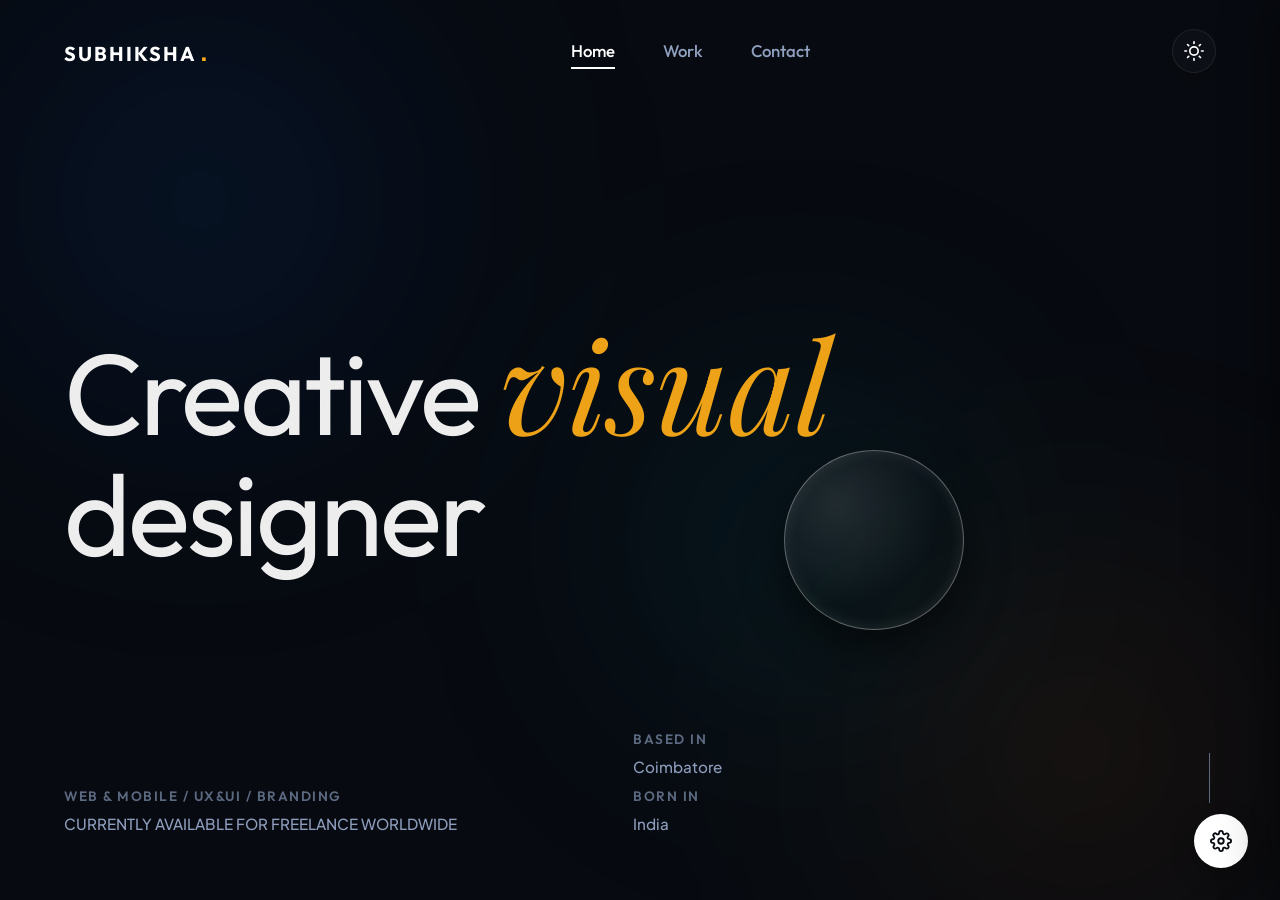
==== commit 69797450: "Fix font style and color alignment in headings and bio when dynamically rendered" ====
--- a/index.html
+++ b/index.html
@@ -14,7 +14,7 @@
   <link rel="preconnect" href="https://fonts.gstatic.com" crossorigin>
   <link href="https://fonts.googleapis.com/css2?family=Outfit:wght@300;400;500;600;700;800&family=Playfair+Display:ital,wght@0,400..900;1,400..900&family=Plus+Jakarta+Sans:wght@300;400;500;600;700;800&display=swap" rel="stylesheet">
   
-  <link rel="stylesheet" href="styles.css?v=1.0.5">
+  <link rel="stylesheet" href="styles.css?v=1.0.6">
 </head>
 <body class="dark-theme"> <!-- Default to dark premium theme -->
 
@@ -399,6 +399,6 @@
   <!-- Custom Alert Toast Notifications -->
   <div class="toast" id="custom-toast">Customizer saved successfully!</div>
 
-  <script src="app.js?v=1.0.5"></script>
+  <script src="app.js?v=1.0.6"></script>
 </body>
 </html>
--- a/styles.css
+++ b/styles.css
@@ -333,7 +333,9 @@
 }
 
 /* Shared Serif Italic details */
-.serif-italic-accent {
+.serif-italic-accent,
+.hero-heading i,
+.bio-paragraph i {
   font-family: var(--font-serif);
   font-style: italic;
   font-weight: 400;
@@ -359,7 +361,7 @@
   margin-top: auto;
   margin-bottom: auto;
   width: 100%;
-  cursor: none; /* Hide default cursor inside heading block */
+  cursor: pointer; /* Hint that clicking navigates */
   display: inline-block;
   padding: 3rem 0;
 }
@@ -378,7 +380,8 @@
   color: var(--text-primary);
 }
 
-.hero-heading .serif-italic-accent {
+.hero-heading .serif-italic-accent,
+.hero-heading i {
   color: var(--accent-gold);
   font-size: 8rem;
   letter-spacing: 0px;
@@ -400,23 +403,23 @@
   z-index: 4;
   pointer-events: none;
   /* Clip circle updated via CSS custom property set by JS */
-  clip-path: circle(80px at var(--mouse-x, -500px) var(--mouse-y, -500px));
+  clip-path: circle(90px at var(--lens-x, 50%) var(--lens-y, 50%));
   /* Transform magnified text from cursor location */
-  transform-origin: var(--mouse-x, 0px) var(--mouse-y, 0px);
+  transform-origin: var(--lens-x, 50%) var(--lens-y, 50%);
   transform: scale(1.15);
   /* Chromatic aberration */
   text-shadow: 
     -3px -1px 0px rgba(255, 0, 80, 0.7),
     3px 1px 0px rgba(0, 255, 230, 0.7);
-  opacity: 0;
-  transition: opacity 0.3s ease;
+  opacity: 1; /* Always visible — auto-drifting */
+  transition: opacity 0.5s ease;
 }
 
 /* Lens Glass Border design overlay */
 .lens-glass-ring {
   position: absolute;
-  width: 160px;
-  height: 160px;
+  width: 180px;
+  height: 180px;
   border-radius: 50%;
   border: 1px solid rgba(255, 255, 255, 0.35);
   background: radial-gradient(circle at 30% 30%, rgba(255, 255, 255, 0.1) 0%, transparent 60%);
@@ -425,12 +428,12 @@
     0 20px 40px rgba(0, 0, 0, 0.5);
   pointer-events: none;
   transform: translate(-50%, -50%);
-  left: var(--mouse-x, -500px);
-  top: var(--mouse-y, -500px);
+  left: var(--lens-x, 50%);
+  top: var(--lens-y, 50%);
   z-index: 5;
   backdrop-filter: blur(1.5px);
-  opacity: 0;
-  transition: opacity 0.3s ease;
+  opacity: 1; /* Always visible — auto-drifting */
+  transition: opacity 0.5s ease;
 }
 
 body.light-theme .lens-glass-ring {
@@ -441,12 +444,6 @@
     0 15px 30px rgba(0, 0, 0, 0.15);
 }
 
-/* Lens reveals when mouse enters the title zone */
-.hero-title-container:hover .lens-layer,
-.hero-title-container:hover .lens-glass-ring {
-  opacity: 1;
-}
-
 /* Hero Bottom Metadata Styling */
 .hero-meta-grid {
   display: grid;
@@ -512,6 +509,24 @@
 /* ==========================================================================
    2. PORTFOLIO & BIO SECTION
    ========================================================================== */
+
+/* Vibrant warm gradient background for page 2 */
+#portfolio-section {
+  background: 
+    radial-gradient(ellipse at 0% 0%, rgba(255, 200, 50, 0.35) 0%, transparent 50%),
+    radial-gradient(ellipse at 100% 0%, rgba(230, 60, 130, 0.30) 0%, transparent 50%),
+    radial-gradient(ellipse at 80% 100%, rgba(0, 200, 180, 0.25) 0%, transparent 50%),
+    radial-gradient(ellipse at 20% 100%, rgba(20, 20, 40, 0.90) 0%, transparent 60%);
+}
+
+body.light-theme #portfolio-section {
+  background: 
+    radial-gradient(ellipse at 0% 0%, rgba(255, 220, 100, 0.40) 0%, transparent 50%),
+    radial-gradient(ellipse at 100% 0%, rgba(255, 130, 180, 0.30) 0%, transparent 50%),
+    radial-gradient(ellipse at 80% 100%, rgba(100, 220, 200, 0.25) 0%, transparent 50%),
+    radial-gradient(ellipse at 20% 100%, rgba(245, 248, 255, 0.90) 0%, transparent 60%);
+}
+
 .portfolio-content-wrapper {
   width: 100%;
   max-width: 1200px;
@@ -542,17 +557,42 @@
   color: var(--text-primary);
   font-weight: 400;
   margin-bottom: 3.5rem;
-}
-
-.bio-paragraph .serif-italic-accent {
+  /* Animated text reveal */
+  opacity: 0;
+  transform: translateY(40px);
+  transition: opacity 0.8s cubic-bezier(0.16, 1, 0.3, 1), transform 0.8s cubic-bezier(0.16, 1, 0.3, 1);
+  transition-delay: 0.15s;
+}
+
+.bio-paragraph.revealed {
+  opacity: 1;
+  transform: translateY(0);
+}
+
+.bio-paragraph .serif-italic-accent,
+.bio-paragraph i {
   color: var(--accent-teal);
   font-size: 2.5rem;
 }
 
+/* Animated skills reveal */
+.skills-block {
+  opacity: 0;
+  transform: translateY(30px);
+  transition: opacity 0.8s cubic-bezier(0.16, 1, 0.3, 1), transform 0.8s cubic-bezier(0.16, 1, 0.3, 1);
+  transition-delay: 0.35s;
+}
+
+.skills-block.revealed {
+  opacity: 1;
+  transform: translateY(0);
+}
+
 .skills-block {
   display: flex;
   flex-direction: column;
   gap: 1.2rem;
+  /* (opacity/transform overridden by .revealed class above) */
 }
 
 .skills-title {
@@ -1300,7 +1340,8 @@
   .hero-heading {
     font-size: 5.2rem;
   }
-  .hero-heading .serif-italic-accent {
+  .hero-heading .serif-italic-accent,
+  .hero-heading i {
     font-size: 5.8rem;
   }
   
@@ -1355,7 +1396,8 @@
     text-align: center;
   }
   
-  .hero-heading .serif-italic-accent {
+  .hero-heading .serif-italic-accent,
+  .hero-heading i {
     font-size: 4rem;
   }
   
@@ -1438,7 +1480,8 @@
     font-size: 2.8rem;
   }
   
-  .hero-heading .serif-italic-accent {
+  .hero-heading .serif-italic-accent,
+  .hero-heading i {
     font-size: 3.2rem;
   }
   
